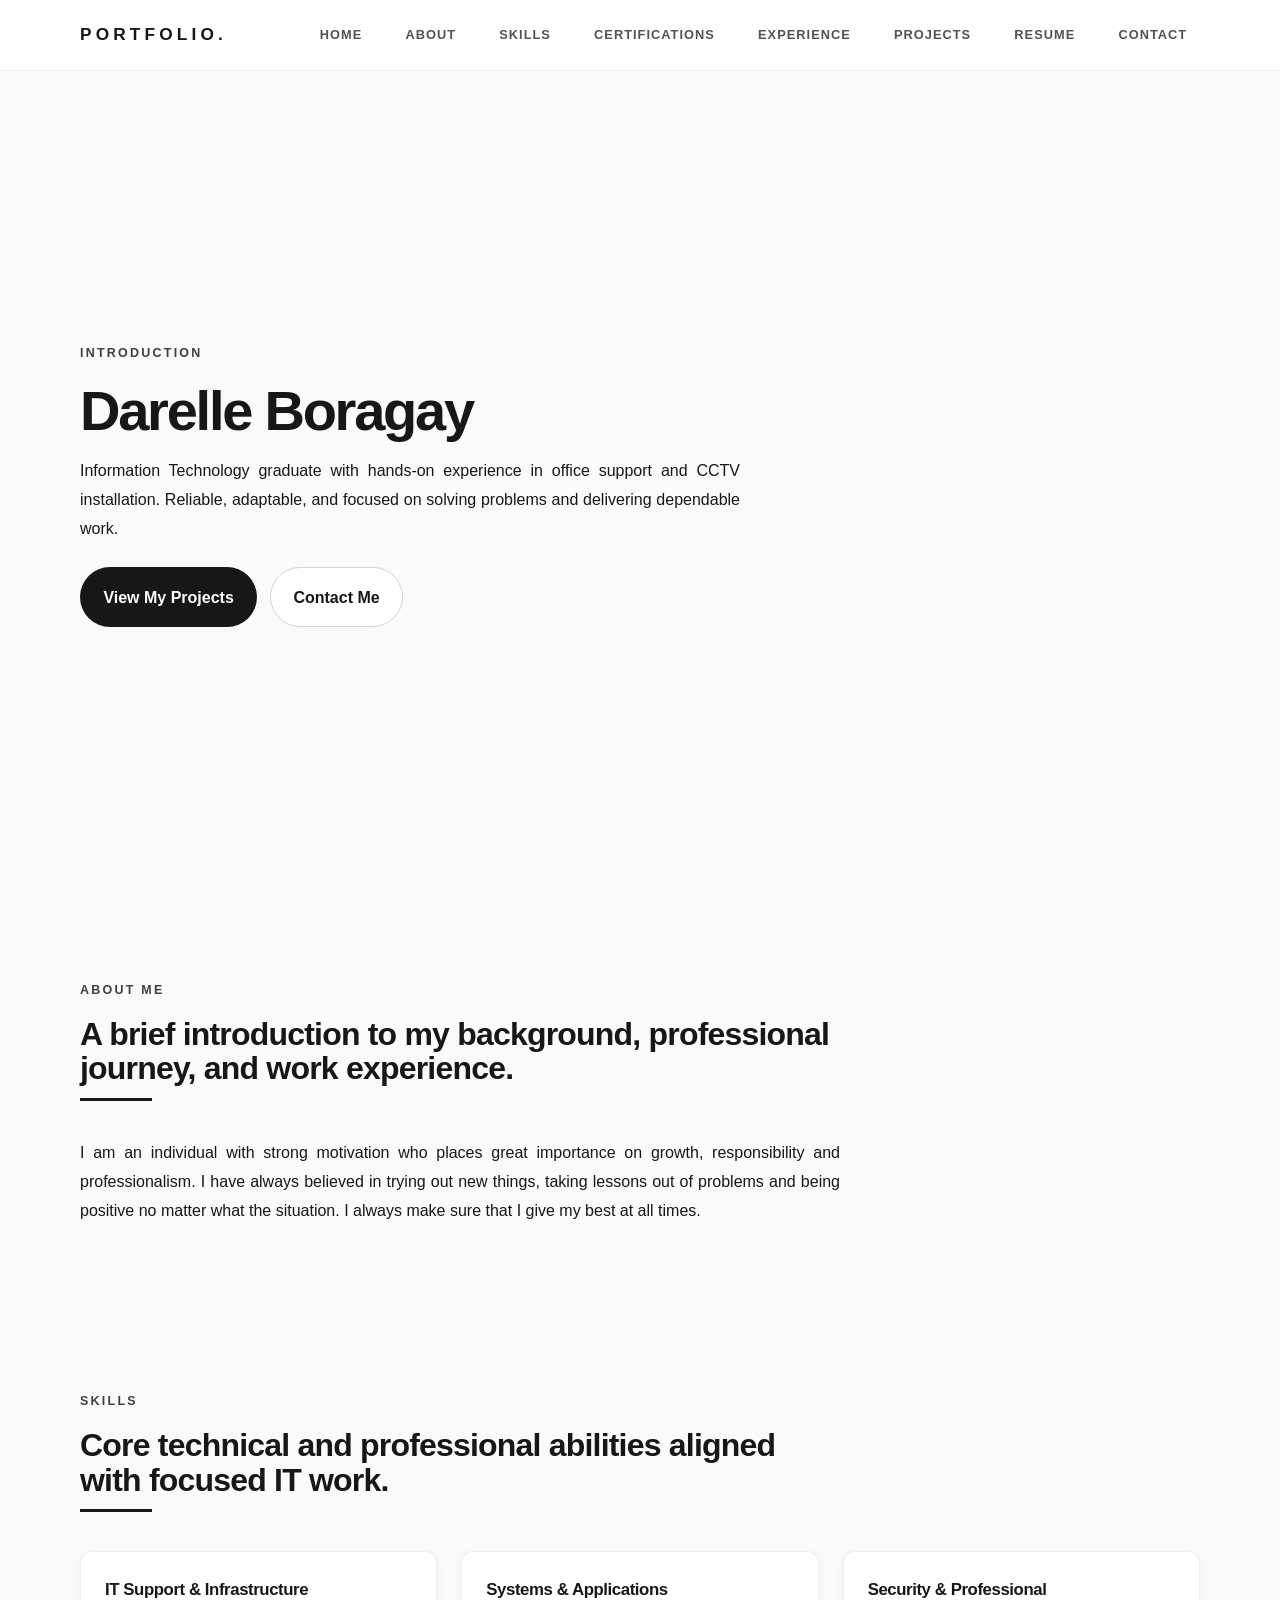
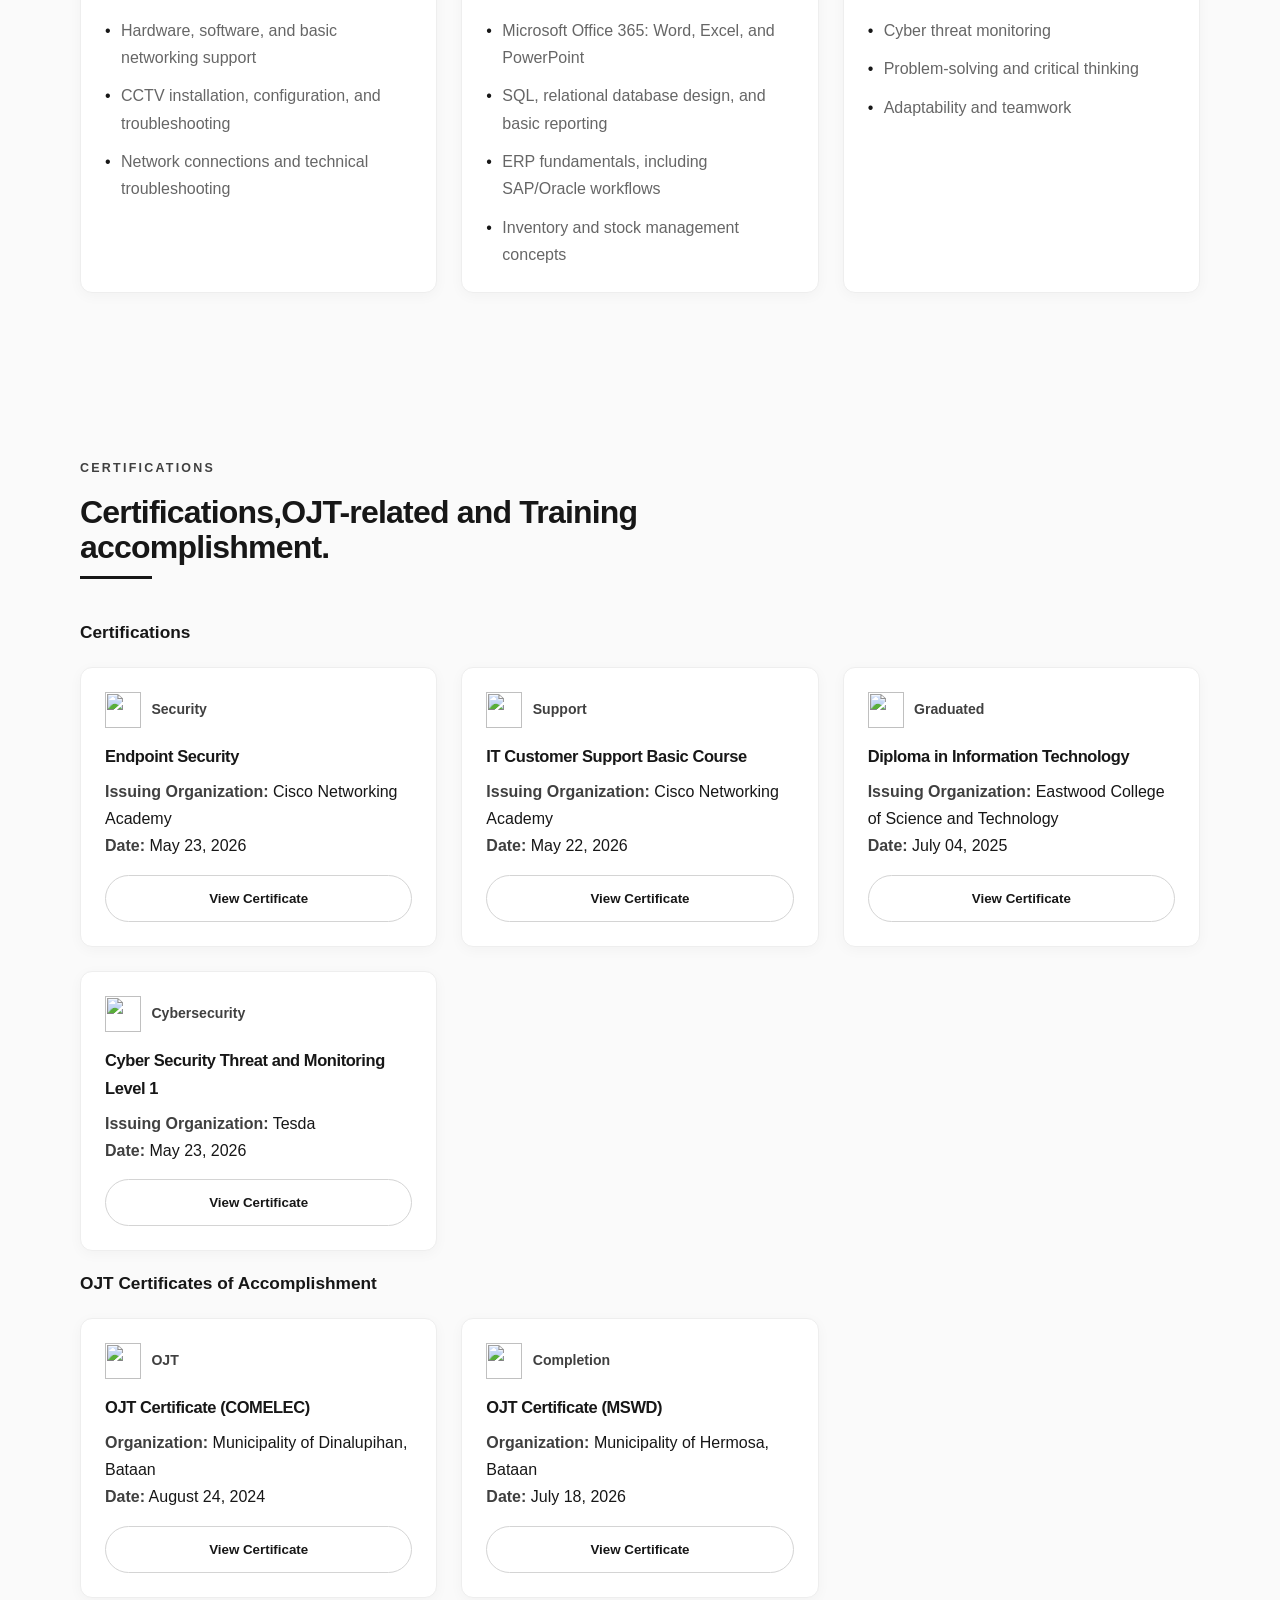
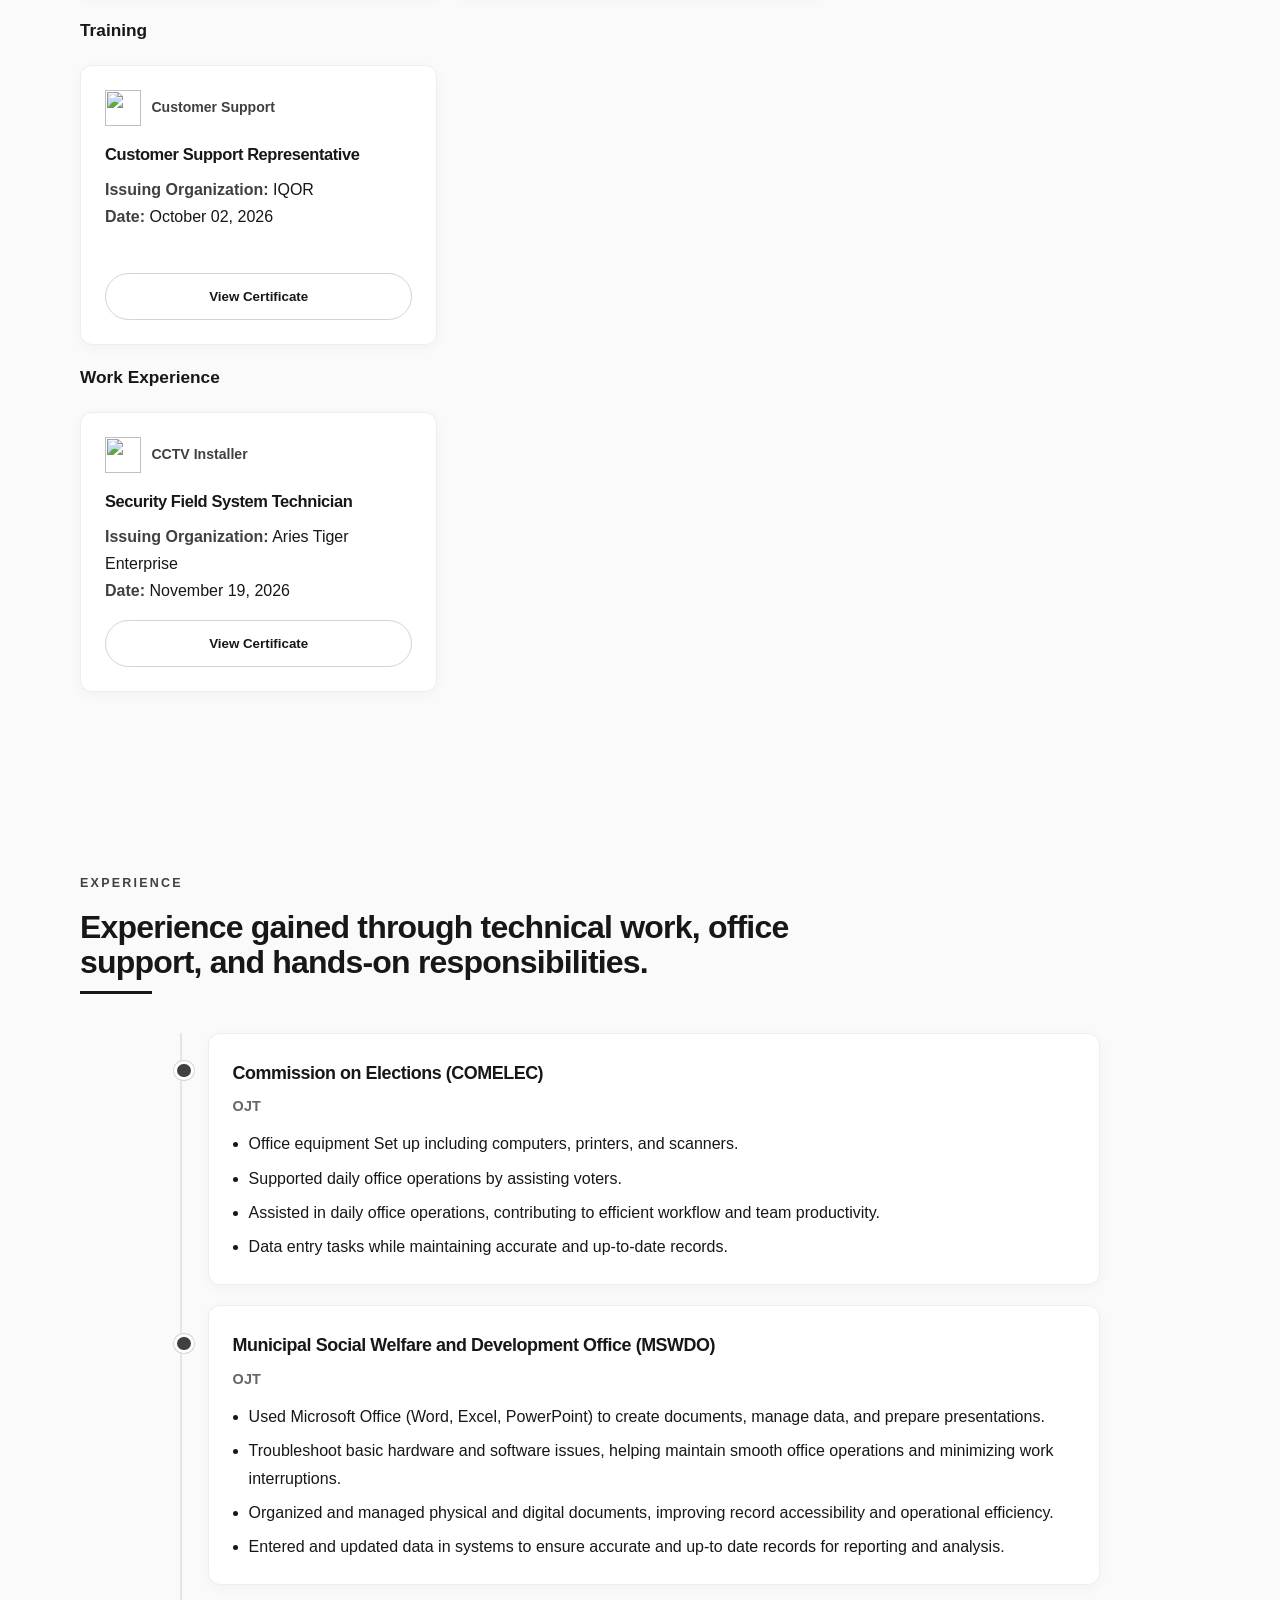
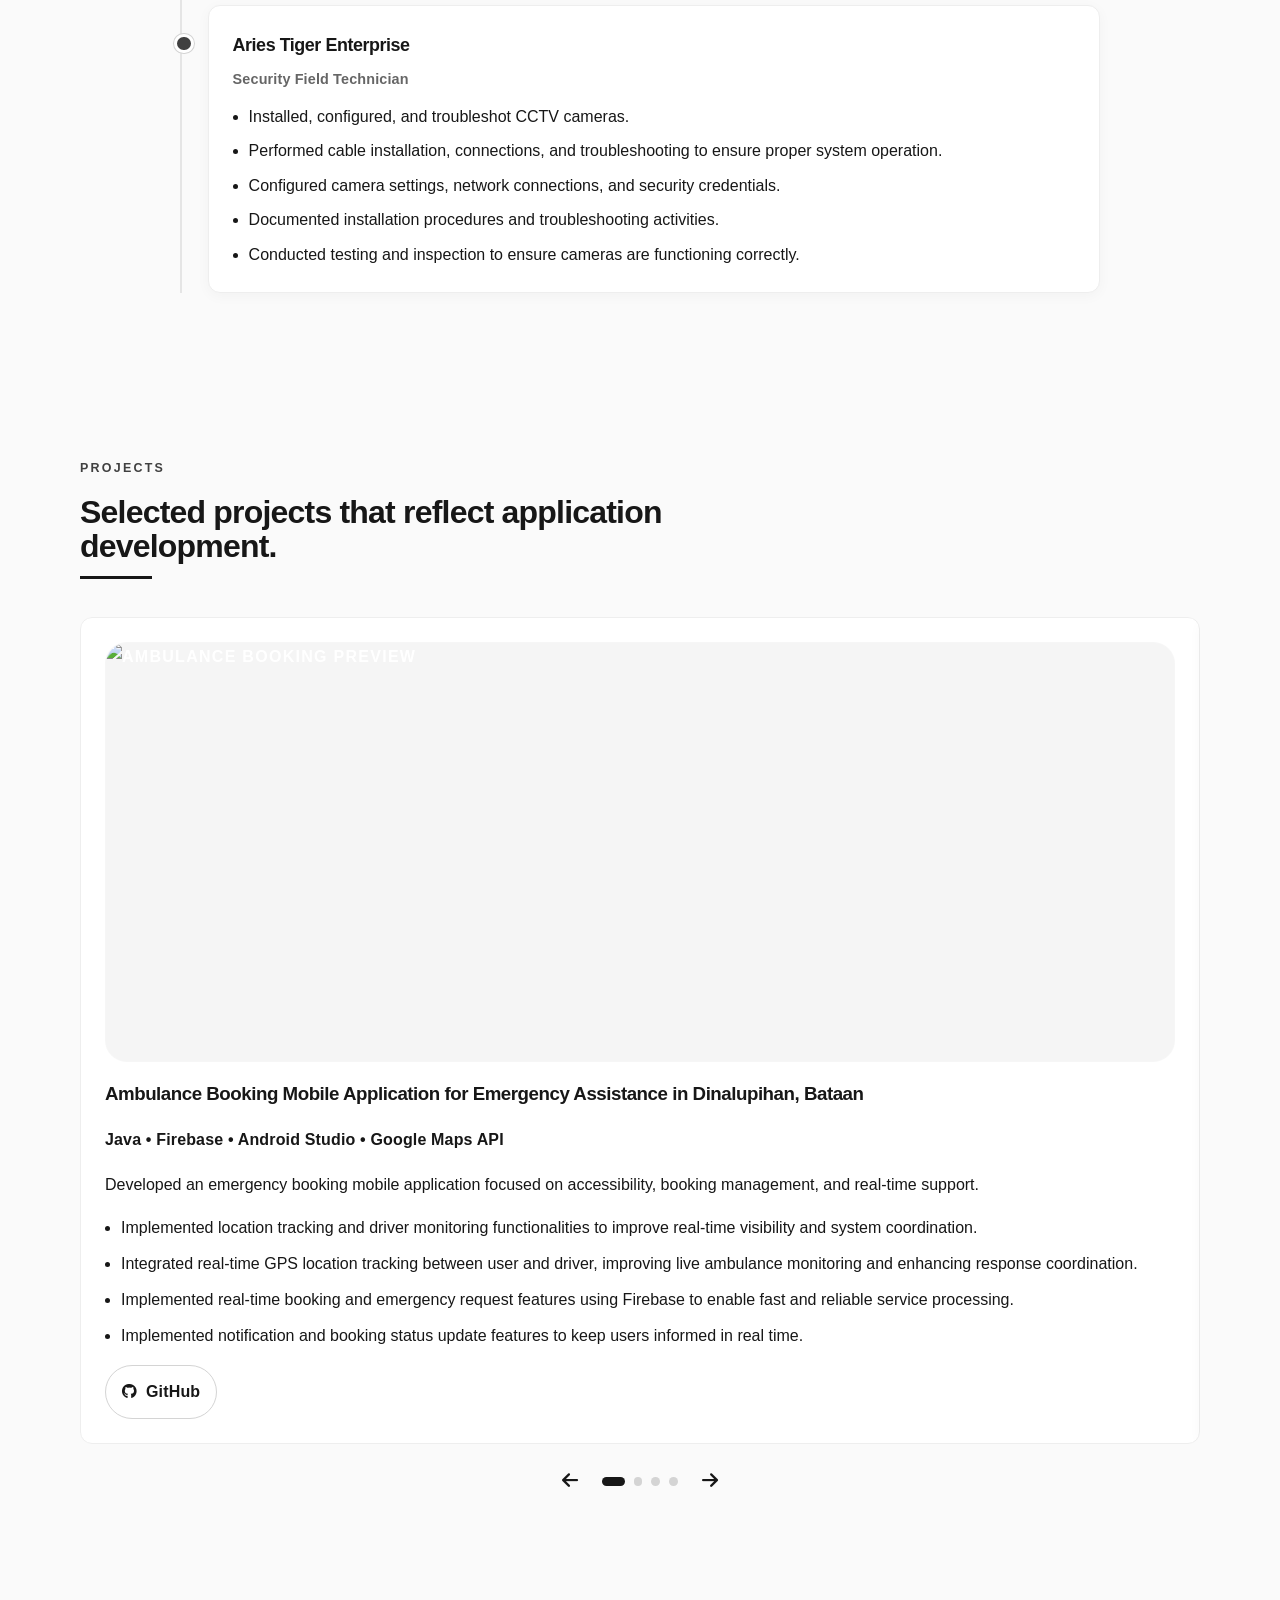
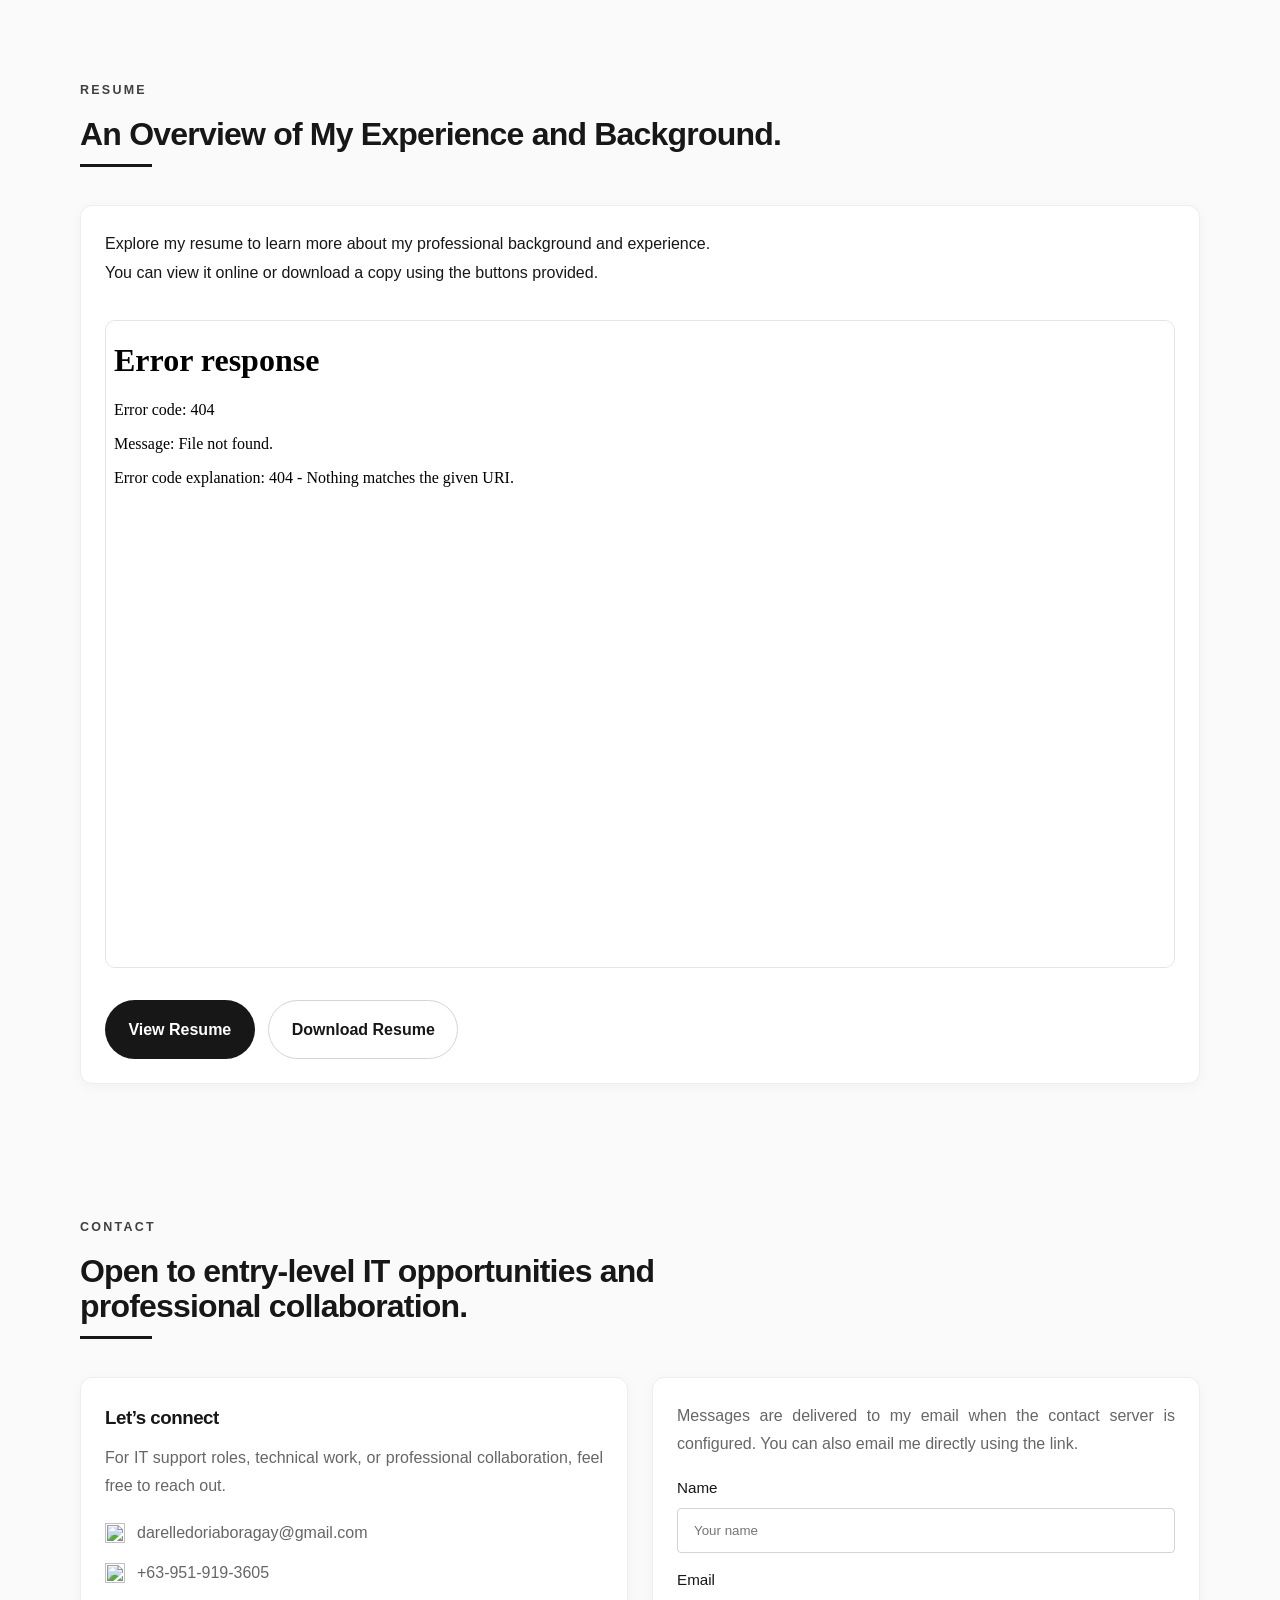
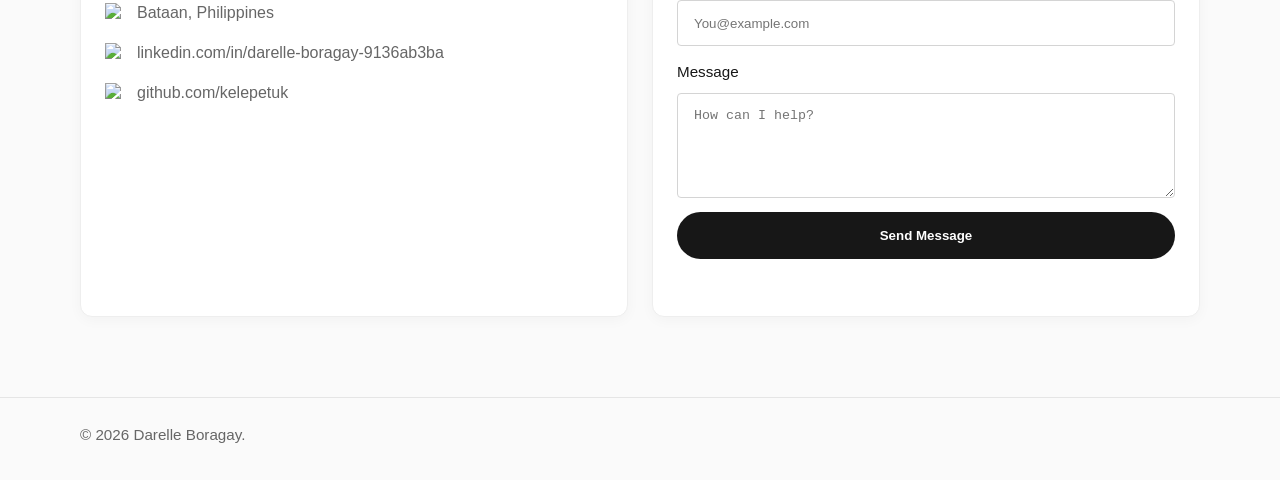
==== index.html @ 288ad4b4 "Add files via upload" ====
<!DOCTYPE html>
<html lang="en">
  <head>
    <meta charset="UTF-8" />
    <meta name="viewport" content="width=device-width, initial-scale=1.0" />
    <meta http-equiv="Content-Security-Policy" content="default-src 'self' https:; script-src 'self' https: 'unsafe-inline'; style-src 'self' https: 'unsafe-inline'; img-src 'self' data: https:; object-src 'none'; base-uri 'self';">
    <meta name="referrer" content="no-referrer-when-downgrade">
    <meta name="description" content="Darelle Boragay's IT portfolio, featuring technical support experience, CCTV installation, projects, and certifications." />
    <meta name="theme-color" content="#fafafa" />
    <title>Darelle Boragay | Portfolio</title>
        <!-- Favicons: browsers prefer .ico or PNG sizes. Use generated files (favicon.ico, favicon-32.png, favicon-16.png).
          Keep profile.jpg as a fallback but generate proper favicons and deploy them to the site root. -->
        <link rel="icon" href="./assets/icons/favicon.ico?v=2" />
        <link rel="icon" type="image/png" sizes="32x32" href="./assets/icons/favicon-32.png?v=2" />
        <link rel="icon" type="image/png" sizes="16x16" href="./assets/icons/favicon-16.png?v=2" />
        <link rel="apple-touch-icon" href="./assets/icons/apple-touch-icon.png?v=2" />
        <link rel="alternate icon" href="./assets/images/profile.jpg?v=2" type="image/jpeg" />
    <link rel="preconnect" href="https://fonts.googleapis.com" />
    <link rel="preconnect" href="https://fonts.gstatic.com" crossorigin />
    <link href="https://fonts.googleapis.com/css2?family=Roboto:wght@300;400;500;700;900&family=Poppins:wght@400;500;600;700&display=swap" rel="stylesheet" />
    <link rel="stylesheet" href="https://cdnjs.cloudflare.com/ajax/libs/font-awesome/6.5.0/css/all.min.css" />
    <link rel="stylesheet" href="style.css?v=20261121-24" />
  </head>
  <body>
    <header class="site-header">
      <div class="container header-inner">
        <a class="brand" href="#home">PORTFOLIO<span>.</span></a>
        <button class="nav-toggle" type="button" aria-label="Open navigation" aria-controls="primary-navigation" aria-expanded="false">
          <span></span>
          <span></span>
          <span></span>
        </button>
        <div class="header-actions">
          <nav class="nav-links" id="primary-navigation" aria-label="Primary Navigation">
            <a href="#home">Home</a>
            <a href="#about">About</a>
            <a href="#skills">Skills</a>
            <a href="#certifications">Certifications</a>
            <a href="#experience">Experience</a>
            <a href="#projects">Projects</a>
            <a href="#resume">Resume</a>
            <a href="#contact">Contact</a>
          </nav>
        </div>
      </div>
    </header>

    <main>
      <section id="home" class="hero">
        <div class="container hero-grid">
          <div class="hero-content reveal">
            <p class="eyebrow">INTRODUCTION</p>
            <h1>Darelle Boragay</h1>
           
            <p class="hero-copy">Information Technology graduate with hands-on experience in office support and CCTV installation. Reliable, adaptable, and focused on solving problems and delivering dependable work.</p>
            <div class="hero-actions">
              <a class="btn btn-primary" href="#projects">View My Projects</a>
              <a class="btn btn-secondary" href="#contact">Contact Me</a>
            </div>
          </div>
        </div>
      </section>

      <section id="about" class="section">
        <div class="container">
          <div class="section-heading reveal">
            <p class="eyebrow">About Me</p>
            <h2>A brief introduction to my background, professional journey, and work experience.</h2>
          </div>  
          <div class="about-copy reveal">
            <p>I am an individual with strong motivation who places great importance on growth, responsibility and professionalism. I have always believed in trying out new things, taking lessons out of problems and being positive no matter what the situation. I always make sure that I give my best at all times.</p>
           
          </div>
        </div>
      </section>

      <section id="skills" class="section">
        <div class="container">
          <div class="section-heading reveal">
            <p class="eyebrow">Skills</p>
            <h2>Core technical and professional abilities aligned with focused IT work.</h2>
          </div>

          <div class="skill-columns">
            <article class="skill-card reveal">
              <h3>IT Support &amp; Infrastructure</h3>
              <ul class="skill-list"> 
                <li>Hardware, software, and basic networking support</li>
                <li>CCTV installation, configuration, and troubleshooting</li>
                <li>Network connections and technical troubleshooting</li>
              </ul>
            </article>
            <article class="skill-card reveal">
              <h3>Systems &amp; Applications</h3>
              <ul class="skill-list">
                <li>Microsoft Office 365: Word, Excel, and PowerPoint</li>
                <li>SQL, relational database design, and basic reporting</li>
                <li>ERP fundamentals, including SAP/Oracle workflows</li>
                <li>Inventory and stock management concepts</li>
              </ul>
            </article>
            <article class="skill-card reveal">
              <h3>Security &amp; Professional</h3>
              <ul class="skill-list">
                <li>Cyber threat monitoring</li>
                <li>Problem-solving and critical thinking</li>
                <li>Adaptability and teamwork</li>
              </ul>
            </article>
          </div>
      </section>

      <section id="certifications" class="section">
        <div class="container">
          <div class="section-heading reveal">
            <p class="eyebrow">Certifications</p>
            <h2>Certifications,OJT-related and Training accomplishment.</h2>
          </div>

          <div class="section-subheading reveal">
            <h3>Certifications</h3>
          </div>
          <div class="cert-grid">
            <article class="certificate-card reveal">
              <div class="certificate-preview">
                <div class="preview-badge"><img class="preview-category-icon" src="./assets/icons/security.png" alt="" /> Security</div>
              </div>
              <div class="certificate-details">
                <h3>Endpoint Security</h3>
                <p><strong>Issuing Organization:</strong> Cisco Networking Academy</p>
                <p><strong>Date:</strong> May 23, 2026</p>
              </div>
              <button class="btn btn-secondary" type="button" data-cert="true" data-file="./assets/pdfs/certificate-1.pdf" data-title="Endpoint Security" data-org="Cisco Networking Academy" data-date="May 23, 2026">View Certificate</button>
            </article>
            <article class="certificate-card reveal">
              <div class="certificate-preview">
                <div class="preview-badge"><img class="preview-category-icon" src="./assets/icons/support.png" alt="" /> Support</div>
              </div>
              <div class="certificate-details">
                <h3>IT Customer Support Basic Course</h3>
                <p><strong>Issuing Organization:</strong> Cisco Networking Academy</p>
                <p><strong>Date:</strong> May 22, 2026</p>
              </div>
              <button class="btn btn-secondary" type="button" data-cert="true" data-file="./assets/pdfs/certificate-2.pdf" data-title="IT Customer Support Basic Course" data-org="Cisco Networking Academy" data-date="May 22, 2026">View Certificate</button>
            </article>
            <article class="certificate-card reveal">
              <div class="certificate-preview">
                <div class="preview-badge"><img class="preview-category-icon" src="./assets/icons/graduated.png" alt="" /> Graduated </div>
              </div>
              <div class="certificate-details">
                <h3>Diploma in Information Technology</h3>
                <p><strong>Issuing Organization:</strong> Eastwood College of Science and Technology</p>
                <p><strong>Date:</strong> July 04, 2025</p>
              </div>
              <button class="btn btn-secondary" type="button" data-cert="true" data-file="./assets/pdfs/certificate-4.pdf" data-title="Diploma in Information Technology" data-org="Eastwood College of Science and Technology" data-date="July 04, 2025">View Certificate</button>
            </article>
            <article class="certificate-card reveal cybersecurity-card">
              <div class="certificate-preview">
                <div class="preview-badge"><img class="preview-category-icon" src="./assets/icons/cybersecurity.png" alt="" /> Cybersecurity</div>
              </div>
              <div class="certificate-details">
                 <h3>Cyber Security Threat and Monitoring Level 1</h3>
                <p><strong>Issuing Organization:</strong> Tesda</p>
                <p><strong>Date:</strong> May 23, 2026</p>
              </div>
              <button class="btn btn-secondary" type="button" data-cert="true" data-file="./assets/images/cyber-threat-monitoring-certificate.png" data-title="Cyber Security Threat and Monitoring Level 1" data-org="TESDA">View Certificate</button>
            </article>
          </div>

          <div class="section-subheading reveal">
            <h3>OJT Certificates of Accomplishment</h3>
          </div>
          <div class="cert-grid">
            <article class="certificate-card reveal">
              <div class="certificate-preview">
                <div class="preview-badge"><img class="preview-category-icon" src="./assets/icons/ojt.png" alt="" /> OJT</div>
              </div>
              <div class="certificate-details">
                <h3>OJT Certificate (COMELEC)</h3>
                <p><strong>Organization:</strong> Municipality of Dinalupihan, Bataan</p>
                <p><strong>Date:</strong> August 24, 2024</p>
              </div>
              <button class="btn btn-secondary" type="button" data-cert="true" data-file="./assets/pdfs/ojt-1.pdf" data-title="OJT Certificate (COMELEC)" data-org="Municipality of Dinalupihan, Bataan" data-date="August 24, 2024">View Certificate</button>
            </article>
            <article class="certificate-card reveal">
              <div class="certificate-preview">
                <div class="preview-badge"><img class="preview-category-icon" src="./assets/icons/ojt.png" alt="" /> Completion</div>
              </div>
              <div class="certificate-details">
                <h3>OJT Certificate (MSWD)</h3>
                <p><strong>Organization:</strong> Municipality of Hermosa, Bataan</p>
                <p><strong>Date:</strong> July 18, 2026</p>
              </div>
              <button class=" btn btn-secondary" type="button" data-cert="true" data-file="./assets/pdfs/ojt-2.pdf" data-title="OJT Certificate (MSWD)" data-org="Municipality of Hermosa, Bataan" data-date="July 18, 2026">View Certificate</button>
            </article>
          </div>

          <div class="section-subheading reveal">
            <h3>Training</h3>
          </div>
          <div class="cert-grid">
            <article class="certificate-card reveal">
              <div class="certificate-preview">
                <div class="preview-badge"><img class="preview-category-icon" src="./assets/icons/customer-service.png" alt="" /> Customer Support</div>
              </div>
              <div class="certificate-details">
                 <h3>Customer Support Representative</h3>
                <p><strong>Issuing Organization:</strong> IQOR </p>
                <p><strong>Date:</strong> October 02, 2026</p>
              </div>
              <button class="btn btn-secondary" type="button" data-cert="true" data-file="./assets/images/iqor-training-certificate.png" data-title="Customer Support Representative" data-org="IQOR">View Certificate</button>
            </article>
          </div>
 <div class="section-subheading reveal">
            <h3>Work Experience</h3>
          </div>
          <div class="cert-grid">
            <article class="certificate-card reveal">
              <div class="certificate-preview">
                <div class="preview-badge"><img class="preview-category-icon" src="./assets/icons/cctv-installer.png" alt="" /> CCTV Installer </div>
              </div>
              <div class="certificate-details">
             <h3>Security Field System Technician</h3>
                <p><strong>Issuing Organization:</strong> Aries Tiger Enterprise </p>
                <p><strong>Date:</strong> November 19, 2026</p>
              </div>
              <button class="btn btn-secondary" type="button" data-cert="true" data-file="./assets/pdfs/security-field-technician-certificate.pdf" data-title="Security Field Technician" data-org="Aries Tiger Enterprise">View Certificate</button>
            </article>
          </div>
          
      </section>

      <section id="experience" class="section">
        <div class="container">
          <div class="section-heading reveal">
            <p class="eyebrow">Experience</p>
            <h2>Experience gained through technical work, office support, and hands-on responsibilities.</h2>
          </div>
          <div class="experience-grid">
            <article class="experience-card reveal">
              
              <div class="experience-item">
                <h4>Commission on Elections (COMELEC)</h4>
                <h3 class="ojt-label">OJT</h3>
                <ul>
                  <li>Office equipment Set up including computers, printers, and scanners. </li>
                  <li>Supported daily office operations by assisting voters. 
</li>
                 <li>Assisted in daily office operations, contributing to efficient workflow
and team productivity. 
</li>
<li>  Data entry tasks while maintaining accurate and up-to-date records. 

</li>
                </ul>
              </div>
            </article>
            <article class="experience-card reveal">
              <div class="experience-item">
                <h4>Municipal Social Welfare and Development Office (MSWDO)</h4>
 <h3 class="ojt-label">OJT</h3>
                <ul>
                  <li>Used Microsoft Office (Word, Excel, PowerPoint) to create documents, manage data, and prepare presentations.</li>
                  <li>Troubleshoot basic hardware and software issues, helping maintain
smooth office operations and minimizing work interruptions.</li>
                  <li>Organized and managed physical and digital documents, improving
record accessibility and operational efficiency.</li>
                  <li>Entered and updated data in systems to ensure accurate and up-to
date records for reporting and analysis.</li>
                </ul>
              </div>
            </article>
            <article class="experience-card reveal">
              <div class="experience-item">
                <h4>Aries Tiger Enterprise</h4>
                <h3 class="ojt-label">Security Field Technician</h3>
                <ul>
                  <li>Installed, configured, and troubleshot CCTV cameras.</li>
                  <li>Performed cable installation, connections, and troubleshooting to ensure proper system operation.</li>
                  <li>Configured camera settings, network connections, and security credentials.</li>
                  <li>Documented installation procedures and troubleshooting activities.</li>
                  <li>Conducted testing and inspection to ensure cameras are functioning correctly.</li>
                </ul>
              </div>
            </article>
          </div>
        </div>
      </section>

      <section id="projects" class="section">
        <div class="container">
          <div class="section-heading reveal">
            <p class="eyebrow">Projects</p>
            <h2>Selected projects that reflect application development.</h2>
          </div>
          <div class="project-carousel" data-project-carousel role="region" aria-label="Portfolio projects" aria-roledescription="carousel">
            <div class="project-carousel-viewport" tabindex="0" aria-label="Project slides. Use the arrow keys to change projects.">
              <div class="project-grid" id="project-carousel-track">
            <article class="project-card reveal" role="group" aria-roledescription="slide" aria-label="Project 1 of 4">
              <div class="project-thumb project-thumb-image">
                <img src="./assets/images/ambulance-booking.png" alt="Ambulance Booking preview" />
              </div>
              <h3>Ambulance Booking Mobile Application for Emergency Assistance in Dinalupihan, Bataan</h3>
              <p class="project-stack">Java • Firebase • Android Studio • Google Maps API</p>
              <p>Developed an emergency booking mobile application focused on accessibility, booking management, and real-time support.</p>
              <ul>
                <li>Implemented location tracking and driver monitoring functionalities to improve real-time visibility and system
coordination.</li>
                <li>Integrated real-time GPS location tracking between user and driver, improving live ambulance monitoring and
enhancing response coordination.</li>
                <li>Implemented real-time booking and emergency request features using Firebase to enable fast and reliable service
processing.</li>
<li>Implemented notification and booking status update features to keep users informed in real time.</li>
              </ul>
              <div class="project-actions">
                <a class="project-link" href="https://github.com/kelepetuk/AmbulanceBookingFinalv" target="_blank" rel="noopener">
                  <i class="fa-brands fa-github"></i>
                  <span>GitHub</span>
                </a>
              </div>
            </article>
            <article class="project-card reveal" role="group" aria-roledescription="slide" aria-label="Project 2 of 4">
              <div class="project-thumb project-thumb-image">
                <img src="./assets/images/Monitoring-app.png" alt="Inventory App preview" />
              </div>
              <h3>Mobile-Based Product Expiration Monitoring Application for Sari-Sari Store in Palihan,
Hermosa, Bataan</h3>
              <p class="project-stack">Java • Firebase • Android Studio • Kotlin</p>
              <p>Created a practical inventory solution for monitoring stock and supporting efficient store operations.</p>
              <ul>
                <li>Developed and organized product data structure to enhance inventory management and improve data accuracy.</li>
                <li>Implemented product tracking with expiration date monitoring and alerts for near-expiry items to improve inventory
control.</li>
                <li>Integrated a notification system to alert users about expired and soon-to-expire products to improve inventory awareness</li>
                <li>Developed and integrated barcode scanning feature to enable fast and accurate product identification and inventory
management</li>          
              </ul>
              <div class="project-actions">
                <a class="project-link" href="https://github.com/kelepetuk/MyMoni_V3-20260729T011455Z-1-001" target="_blank" rel="noopener">
                  <i class="fa-brands fa-github"></i>
                  <span>GitHub</span>
                </a>
              </div>
            </article>
            <article class="project-card reveal" role="group" aria-roledescription="slide" aria-label="Project 3 of 4">
              <div class="project-thumb project-thumb-image">
                <img src="./assets/images/ashi.png" alt="Messenger App preview" />
              </div>
              <h3>Ashiii Private Messenger Application</h3>
              <p class="project-stack">Firebase • Java • Android Studio</p>
              <p>Built a messaging application with authentication, realtime chat, media sharing, and location sharing features.</p>
              <ul>
                <li>Secure messaging</li>
                <li>Realtime chat</li>
                <li>Media sharing</li>
              </ul>
              <div class="project-actions">
                <a class="project-link" href="https://github.com/kelepetuk/Xy" target="_blank" rel="noopener">
                  <i class="fa-brands fa-github"></i>
                  <span>GitHub</span>
                </a>
                <span class="project-status">Under development</span>
              </div>
            </article>
            <article class="project-card reveal" role="group" aria-roledescription="slide" aria-label="Project 4 of 4">
              <div class="project-thumb project-thumb-image">
                <img src="./assets/images/nyx.png" alt="Nyx Perfume preview" />
              </div>
              <h3>Nyx Novali Essence – Web Application</h3>
              <p class="project-stack">HTML • CSS • JavaScript • E-commerce UI</p>
              <p>Designed a polished perfume marketplace experience inspired by Shopee, focused on product browsing, search, and secure online ordering.</p>
              <ul>
                <li>Created a responsive storefront layout for perfume collections and featured product cards.</li>
                <li>Implemented intuitive search, filtering, and product detail flows for a seamless shopping experience.</li>
                <li>Built smooth add-to-cart interactions and a checkout-style preview tailored to beauty shoppers.</li>
              </ul>
              <div class="project-actions">
                <a class="project-link" href="https://github.com/kelepetuk" target="_blank" rel="noopener" aria-label="Visit the GitHub profile">
                  <i class="fa-brands fa-github"></i>
                  <span>GitHub Profile</span>
                </a>
                <span class="project-status">Under development</span>
              </div>
            </article>
              </div>
            </div>
            <div class="project-carousel-controls">
              <button class="carousel-arrow" type="button" data-carousel-previous aria-label="Previous project">
                <i class="fa-solid fa-arrow-left" aria-hidden="true"></i>
              </button>
              <div class="project-carousel-dots" role="group" aria-label="Choose a project"></div>
              <button class="carousel-arrow" type="button" data-carousel-next aria-label="Next project">
                <i class="fa-solid fa-arrow-right" aria-hidden="true"></i>
              </button>
            </div>
          </div>
        </div>
      </section>

      <section id="resume" class="section">
        <div class="container">
          <div class="section-heading reveal">
            <p class="eyebrow">Resume</p>
            <h2>An Overview of My Experience and Background.</h2>
          </div>
          <div class="resume-card reveal">
            <p>
              Explore my resume to learn more about my professional background and experience. You can view it online or download a copy using the buttons provided.
            </p>
            <div class="resume-preview">
              <iframe
                src="./assets/pdfs/Boragay,Darelle_CV.pdf#view=FitH"
                title="Darelle Boragay resume preview"
                loading="lazy"
              ></iframe>
            </div>
            <div class="resume-actions">
              <a class="btn btn-primary" href="./assets/pdfs/Boragay,Darelle_CV.pdf" target="_blank" rel="noopener">View Resume</a>
              <a class="btn btn-secondary" href="./assets/pdfs/Boragay,Darelle_CV.pdf" download="Boragay,Darelle_CV.pdf">Download Resume</a>
            </div>
          </div>
        </div>
      </section>

      <section id="contact" class="section">
        <div class="container">
          <div class="section-heading reveal">
            <p class="eyebrow">Contact</p>
            <h2>Open to entry-level IT opportunities and professional collaboration.</h2>
          </div>
          <div class="contact-grid">
            <div class="contact-card reveal">
              <h3>Let’s connect</h3>
              <p>For IT support roles, technical work, or professional collaboration, feel free to reach out.</p>
              <ul class="contact-list">
                <li><img src="./assets/icons/gmail.png" alt="" /><a href="mailto:darelledoriaboragay@gmail.com">darelledoriaboragay@gmail.com</a></li>
                <li><img src="./assets/icons/phone.png" alt="" /><a href="tel:+639519193605">+63-951-919-3605</a></li>
                <li><img src="./assets/icons/google-maps.png" alt="Location" /> Bataan, Philippines</li>
                <li><img src="./assets/icons/linkedin.png" alt="LinkedIn" /> <a href="https://www.linkedin.com/in/darelle-boragay-9136ab3ba" target="_blank" rel="noopener">linkedin.com/in/darelle-boragay-9136ab3ba</a></li>
                <li><img src="./assets/icons/github-sign.png" alt="GitHub" /> <a href="https://github.com/kelepetuk" target="_blank" rel="noopener">github.com/kelepetuk</a></li>
              </ul>
            </div>
            <form id="contact-form" class="contact-card reveal" action="/contact" method="POST" data-recaptcha-site-key="">
              <p class="contact-form-note">Messages are delivered to my email when the contact server is configured. You can also email me directly using the link.</p>
              <label>
                Name
                <input type="text" name="name" placeholder="Your name" maxlength="120" required />
              </label>
              <label>
                Email
                <input type="email" name="email" placeholder="You@example.com" maxlength="254" required />
              </label>
              <label>
                Message
                  <textarea name="message" rows="5" maxlength="5000" placeholder="How can I help?" required></textarea>
              </label>
              <input type="text" name="website" id="hp_website" class="form-honeypot" autocomplete="off" tabindex="-1" aria-hidden="true" />
              <input type="hidden" name="g-recaptcha-response" id="g-recaptcha-response" />
              <button class="btn btn-primary" type="submit">Send Message</button>
              <p id="form-status" class="form-status" aria-live="polite"></p>
            </form>
          </div>
        </div>
      </section>
    </main>

    <footer class="site-footer">
      <div class="container footer-inner">
        <p>© 2026 Darelle Boragay.</p>
      </div>
    </footer>

    <div class="modal" id="certificate-modal" role="dialog" aria-modal="true" aria-labelledby="modal-title" aria-describedby="modal-subtitle" aria-hidden="true">
      <div class="modal-content">
        <button class="modal-close" type="button" aria-label="Close certificate preview">×</button>
        <div class="modal-body">
          <h3 id="modal-title">Certificate Preview</h3>
          <p id="modal-subtitle">Certificate details will appear here.</p>
          <div class="modal-preview">
            <iframe id="modal-frame" title="Certificate preview" src="" loading="lazy"></iframe>
            <img id="modal-image" class="modal-image" alt="" tabindex="0" hidden />
          </div>
          <p class="modal-message" id="modal-message">The uploaded certificate PDF will appear here once the file is available.</p>
        </div>
      </div>
    </div>

    <script src="script.js?v=20261121-23"></script>
  </body>
</html>
---- style.css ----
:root {
  --bg: #f7f7f5;
  --bg-soft: #ffffff;
  --card: #ffffff;
  --card-strong: #f2f2f0;
  --accent: #111827;
  --accent-soft: #1f2937;
  --accent-2: #374151;
  --text: #111827;
  --muted: #5f6c7a;
  --border: rgba(17, 24, 39, 0.08);
  --shadow: 0 10px 24px rgba(17, 24, 39, 0.05);
  --ring: rgba(17, 24, 39, 0.08);
}

* {
  box-sizing: border-box;
  margin: 0;
  padding: 0;
}

html {
  scroll-behavior: smooth;
}

body {
  font-family: 'Roboto', sans-serif;
  background: #f6f6f4;
  color: var(--text);
  overflow-x: hidden;
  min-height: 100vh;
  transition: background-color 0.25s ease, color 0.25s ease;
  position: relative;
}

body.menu-open {
  overflow: hidden;
}

body.modal-open {
  overflow: hidden;
}

body::before,
body::after {
  content: '';
  position: fixed;
  inset: 0;
  pointer-events: none;
  z-index: -2;
}

body::before {
  background: linear-gradient(180deg, rgba(255,255,255,0.22), transparent 55%);
}

body::after {
  z-index: -1;
  background-image: none;
}

img {
  max-width: 100%;
  display: block;
}

a {
  color: inherit;
  text-decoration: none;
}

.container {
  width: min(1120px, calc(100% - 2rem));
  margin: 0 auto;
}

section {
  scroll-margin-top: 100px;
}

.site-header {
  position: fixed;
  top: 0;
  left: 0;
  width: 100%;
  z-index: 1000;
  background: rgba(255, 255, 255, 0.96);
  backdrop-filter: blur(12px);
  border-bottom: 1px solid rgba(17, 24, 39, 0.08);
}

.header-inner {
  display: flex;
  justify-content: space-between;
  align-items: center;
  padding: 0.9rem 0;
}

.brand {
  font-size: 1.08rem;
  font-weight: 700;
  letter-spacing: 0.24em;
  text-transform: uppercase;
  color: #111827;
}

.brand span {
  color: #374151;
}

.nav-toggle {
  display: none;
  flex-direction: column;
  gap: 0.28rem;
  background: rgba(255, 255, 255, 0.08);
  border: 1px solid rgba(255,255,255,0.12);
  border-radius: 14px;
  padding: 0.5rem;
}

.nav-toggle span {
  width: 24px;
  height: 2px;
  background: var(--text);
  border-radius: 999px;
}

.header-actions {
  display: flex;
  align-items: center;
  gap: 0.8rem;
}

.nav-links {
  display: flex;
  gap: 1.1rem;
  align-items: center;
  flex-wrap: wrap;
  justify-content: flex-end;
}

.nav-links a {
  position: relative;
  color: rgba(17, 24, 39, 0.7);
  font-family: 'Poppins', sans-serif;
  font-size: 0.8rem;
  font-weight: 600;
  letter-spacing: 0.08em;
  text-transform: uppercase;
  padding: 0.6rem 0.8rem;
  border-radius: 999px;
  transition: color 0.2s ease, background 0.2s ease;
}

.nav-links a::after {
  content: '';
  position: absolute;
  left: 0.8rem;
  right: 0.8rem;
  bottom: 0.25rem;
  height: 2px;
  background: rgba(17, 24, 39, 0.9);
  transform: scaleX(0);
  transform-origin: center;
  transition: transform 0.2s ease;
}

.nav-links a:hover,
.nav-links a:focus-visible {
  color: #111827;
  background: rgba(17, 24, 39, 0.03);
}

.nav-links a:hover::after,
.nav-links a:focus-visible::after {
  transform: scaleX(1);
}

.btn:hover {
  transform: translateY(-3px);
  box-shadow: 0 18px 32px rgba(124, 58, 237, 0.18);
}

.skill-card:hover,
.certificate-card:hover,
.project-card:hover,
.experience-card:hover,
.resume-card:hover,
.contact-card:hover {
  transform: translateY(-5px);
  border-color: rgba(124, 58, 237, 0.18);
  box-shadow: 0 28px 50px rgba(15, 23, 42, 0.14);
}

.hero {
  min-height: 100vh;
  display: grid;
  align-items: center;
  padding: 8rem 0 4.5rem;
  position: relative;
}

.hero-grid {
  display: grid;
  grid-template-columns: 1fr;
  align-items: center;
  gap: 2rem;
}

.hero-content {
  max-width: 1100px;
  width: 100%;
}

.hero-copy {
  max-width: 1000px;
  color: var(--muted);
  font-size: 1.05rem;
  line-height: 1.85;
}

.eyebrow {
  display: inline-block;
  text-transform: uppercase;
  letter-spacing: 0.34em;
  font-size: 0.78rem;
  color: var(--accent);
  margin-bottom: 1rem;
  font-weight: 700;
}

.hero h1,
.section-heading h2 {
  font-family: 'Poppins', sans-serif;
  line-height: 1.08;
}

.hero h1 {
  font-size: clamp(2.3rem, 4.6vw, 4rem);
  margin-bottom: 1rem;
  max-width: 720px;
  letter-spacing: -0.02em;
}

.hero-copy,
.about-copy p,
.contact-card p,
.project-card p,
.experience-card p,
.resume-card p,
.certificate-details p,
.modal-body p {
  color: var(--text);
  line-height: 1.8;
  font-size: 1rem;
}

.hero-copy,
.about-copy p,
.project-card > p:not(.project-stack),
.resume-card p,
.contact-card > p {
  text-align: justify;
}

.hero-copy {
  max-width: 660px;
  color: var(--text);
  font-size: 1rem;
  line-height: 1.8;
}

.btn {
  display: inline-flex;
  align-items: center;
  justify-content: center;
  padding: 0.95rem 1.4rem;
  border-radius: 999px;
  border: 1px solid transparent;
  transition: transform 0.2s ease, border-color 0.2s ease, background 0.2s ease, box-shadow 0.2s ease;
  font-weight: 600;
  cursor: pointer;
}

.btn:hover {
  transform: translateY(-3px);
}

.btn-primary {
  background: linear-gradient(135deg, var(--accent), var(--accent-soft));
  color: white;
  box-shadow: 0 14px 30px rgba(124, 58, 237, 0.18);
}

.btn-secondary {
  background: transparent;
  border-color: rgba(15, 23, 42, 0.12);
  color: var(--text);
}

.section {
  position: relative;
  padding: 5rem 0;
}

.section::after {
  content: '';
  position: absolute;
  left: 50%;
  transform: translateX(-50%);
  bottom: 0;
  width: min(720px, calc(100% - 4rem));
  height: 1px;
  background: rgba(15, 23, 42, 0.08);
  pointer-events: none;
}

.section-heading h2::after {
  content: '';
  display: block;
  width: 72px;
  height: 3px;
  margin-top: 0.75rem;
  border-radius: 999px;
  background: linear-gradient(90deg, var(--accent), var(--accent-2));
}

.btn {
  display: inline-flex;
  align-items: center;
  justify-content: center;
  padding: 0.95rem 1.4rem;
  border-radius: 999px;
  border: 1px solid transparent;
  transition: transform 0.2s ease, border-color 0.2s ease, background 0.2s ease, box-shadow 0.2s ease;
  font-weight: 600;
  cursor: pointer;
}

.btn:hover {
  transform: translateY(-3px);
}

.btn-primary {
  background: linear-gradient(135deg, var(--accent), var(--accent-soft));
  color: white;
  box-shadow: 0 14px 30px rgba(124, 58, 237, 0.18);
}

.btn-secondary {
  background: transparent;
  border-color: rgba(15, 23, 42, 0.12);
  color: var(--text);
}

.section-heading {
  margin-bottom: 1.85rem;
  max-width: 760px;
}

.section-heading h2 {
  font-size: clamp(1.6rem, 3vw, 2.35rem);
  margin-bottom: 0.55rem;
  position: relative;
  display: inline-block;
}

.section-heading h2::after {
  content: '';
  display: block;
  width: 72px;
  height: 3px;
  margin-top: 0.75rem;
  border-radius: 999px;
  background: linear-gradient(90deg, var(--accent), var(--accent-2));
}

.section-subheading {
  margin: 1.1rem 0 1.25rem;
}

.section-subheading h3 {
  font-size: 1.08rem;
  color: var(--text);
}

.skill-card,
.certificate-card,
.project-card,
.experience-card,
.resume-card,
.contact-card {
  background: #ffffff;
  border: 1px solid rgba(15, 23, 42, 0.08);
  border-radius: 24px;
  box-shadow: var(--shadow);
}

.skill-columns,
.experience-grid,
.cert-grid,
.project-grid,
.contact-grid {
  display: grid;
  gap: 1.25rem;
}

.skill-columns {
  grid-template-columns: repeat(2, minmax(0, 1fr));
}

.skill-card,
.experience-card,
.resume-card,
.contact-card,
.project-card,
.certificate-card {
  padding: 1.35rem;
  transition: transform 0.25s ease, border-color 0.25s ease, box-shadow 0.25s ease;
}

.skill-card:hover,
.certificate-card:hover,
.project-card:hover,
.experience-card:hover,
.resume-card:hover,
.contact-card:hover {
  transform: translateY(-4px);
  border-color: rgba(96, 165, 250, 0.34);
  box-shadow: 0 24px 50px rgba(2, 8, 23, 0.24);
}

.skill-list {
  list-style: none;
  display: grid;
  gap: 0.7rem;
  color: var(--muted);
  margin-top: 0.8rem;
}

.skill-list li {
  padding-left: 1rem;
  position: relative;
}

.skill-list li::before {
  content: '•';
  position: absolute;
  left: 0;
  color: var(--accent);
}

.cert-grid {
  grid-template-columns: repeat(2, minmax(0, 1fr));
  margin-bottom: 1rem;
}

.certificate-card {
  transition: transform 0.25s ease, border-color 0.25s ease, box-shadow 0.25s ease;
}

.certificate-card:hover {
  transform: translateY(-5px);
  border-color: rgba(124, 58, 237, 0.18);
}

.certificate-card {
  display: grid;
  gap: 0.9rem;
}

.certificate-preview {
  min-height: 150px;
  border-radius: 18px;
  border: 1px solid rgba(15, 23, 42, 0.08);
  padding: 1rem;
  display: flex;
  flex-direction: column;
  justify-content: space-between;
  color: var(--text);
  background: rgba(243, 244, 246, 0.9);
  position: relative;
  overflow: hidden;
}

.certificate-preview::before {
  content: '';
  position: absolute;
  inset: 0;
  background: linear-gradient(120deg, rgba(255,255,255,0.7), transparent 55%);
  pointer-events: none;
}

.preview-badge {
  display: inline-flex;
  align-items: center;
  gap: 0.45rem;
  align-self: flex-start;
  padding: 0.4rem 0.7rem;
  border-radius: 999px;
  background: rgba(255,255,255,0.16);
  color: var(--text);
  font-size: 0.78rem;
  font-weight: 700;
  backdrop-filter: blur(8px);
}

.preview-content {
  display: flex;
  flex-direction: column;
  align-items: flex-start;
  gap: 0.65rem;
  position: relative;
  z-index: 1;
}

.preview-content span {
  font-size: 0.95rem;
  font-weight: 600;
  color: var(--text);
}

.certificate-details h3 {
  margin-bottom: 0.45rem;
  font-size: 1.03rem;
}

.experience-grid {
  grid-template-columns: repeat(2, minmax(0, 1fr));
}

.experience-item + .experience-item {
  margin-top: 1rem;
}

.experience-item h4 {
  margin-bottom: 0.3rem;
  color: var(--text);
}

.experience-item ul {
  padding-left: 1rem;
  color: var(--text);
  display: grid;
  gap: 0.45rem;
}

.experience-item li {
  font-size: 1rem;
  line-height: 1.8;
}

.project-grid {
  display: grid;
  grid-template-columns: 1fr;
  gap: 1.5rem;
}

.project-card {
  display: flex;
  flex-direction: column;
  gap: 1rem;
  min-height: 100%;
  width: 100%;
}

.project-thumb {
  min-height: 160px;
  border-radius: 22px;
  display: grid;
  place-items: center;
  font-weight: 700;
  color: white;
  background: linear-gradient(135deg, rgba(96, 165, 250, 0.5), rgba(139, 92, 246, 0.28));
  border: 1px solid rgba(255,255,255,0.12);
  text-transform: uppercase;
  letter-spacing: 0.08em;
}

.project-thumb.project-thumb-image {
  position: relative;
  overflow: hidden;
  background: #101c35;
  display: block;
  min-height: 220px;
}

.project-thumb.project-thumb-image img {
  position: absolute;
  inset: 0;
  width: 100%;
  height: 100%;
  object-fit: cover;
  filter: none;
  transform: scale(1);
}

.project-stack {
  color: var(--accent);
  font-size: 0.92rem;
  font-weight: 600;
}

.project-status,
.project-card .project-status {
  display: inline-flex;
  align-items: center;
  margin-top: 0;
  color: #f87171;
  font-size: 0.92rem;
  font-weight: 700;
}

.project-card ul {
  padding-left: 1rem;
  color: var(--text);
  display: grid;
  gap: 0.35rem;
}

.project-actions {
  display: flex;
  flex-wrap: wrap;
  align-items: center;
  gap: 0.8rem;
  margin-top: auto;
}

.project-actions a {
  display: inline-flex;
  align-items: center;
  justify-content: center;
  gap: 0.55rem;
  padding: 0.78rem 1rem;
  border-radius: 999px;
  border: 1px solid rgba(96, 165, 250, 0.24);
  background: linear-gradient(135deg, rgba(96, 165, 250, 0.16), rgba(255,255,255,0.06));
  color: var(--text);
  font-weight: 700;
  letter-spacing: 0.01em;
  box-shadow: 0 10px 24px rgba(2, 8, 23, 0.12);
  transition: transform 0.25s ease, box-shadow 0.25s ease, border-color 0.25s ease, background 0.25s ease;
}

.project-actions a:hover {
  transform: translateY(-2px);
  box-shadow: 0 14px 28px rgba(2, 8, 23, 0.16);
  border-color: rgba(96, 165, 250, 0.4);
  background: linear-gradient(135deg, rgba(96, 165, 250, 0.22), rgba(255,255,255,0.1));
}

.project-actions a i {
  font-size: 0.95rem;
  color: var(--accent);
}

.resume-card {
  display: grid;
  gap: 1.15rem;
}

.resume-actions {
  display: flex;
  flex-wrap: wrap;
  gap: 0.85rem;
}

.contact-grid {
  grid-template-columns: 1fr 1fr;
  gap: 1.5rem;
}

.contact-list {
  list-style: none;
  display: grid;
  gap: 0.8rem;
  margin-top: 1.2rem;
  color: var(--muted);
}

.contact-list li {
  display: inline-flex;
  align-items: center;
  gap: 0.75rem;
}

.contact-card h3 {
  margin-bottom: 0.65rem;
  text-decoration: none;
}

.contact-card p {
  color: var(--muted);
  line-height: 1.75;
}

.contact-list img {
  width: 20px;
  height: 20px;
  object-fit: contain;
}

.contact-list .fa-github {
  color: #ffffff;
}

form {
  display: grid;
  gap: 0.85rem;
}

.form-honeypot {
  position: absolute;
  width: 1px;
  height: 1px;
  padding: 0;
  overflow: hidden;
  clip: rect(0, 0, 0, 0);
  white-space: nowrap;
  clip-path: inset(50%);
}

.form-status {
  min-height: 1.2rem;
  font-size: 0.95rem;
  color: var(--muted);
}

.form-status.success {
  color: #166534;
}

.form-status.error {
  color: #b91c1c;
}

.form-status a {
  color: inherit;
  font-weight: 700;
  text-decoration: underline;
  text-underline-offset: 0.18em;
}

label {
  display: grid;
  gap: 0.45rem;
  color: var(--text);
  font-size: 0.95rem;
}

input,
textarea {
  width: 100%;
  border: 1px solid rgba(255,255,255,0.1);
  background: rgba(255,255,255,0.05);
  color: var(--text);
  border-radius: 14px;
  padding: 0.9rem 1rem;
}

input:focus-visible,
textarea:focus-visible,
.btn:focus-visible {
  outline: 2px solid rgba(96, 165, 250, 0.95);
  outline-offset: 2px;
}

input:focus,
textarea:focus {
  border-color: rgba(96, 165, 250, 0.55);
  box-shadow: 0 0 0 3px rgba(96, 165, 250, 0.12);
}

.site-footer {
  padding: 1.5rem 0 2rem;
  border-top: 1px solid var(--border);
}

.footer-inner {
  display: flex;
  justify-content: space-between;
  align-items: center;
  color: var(--muted);
  font-size: 0.95rem;
}

.modal {
  position: fixed;
  inset: 0;
  background: rgba(2, 6, 23, 0.88);
  backdrop-filter: blur(12px);
  display: none;
  align-items: center;
  justify-content: center;
  padding: 1rem;
  z-index: 1200;
}

.modal[aria-hidden="true"] {
  visibility: hidden;
}

.modal.visible {
  display: flex;
  visibility: visible;
}

.modal-content {
  position: relative;
  width: min(100%, 1100px);
  max-height: 94vh;
  background: rgba(10, 16, 34, 0.95);
  border: 1px solid rgba(255,255,255,0.1);
  border-radius: 28px;
  padding: 1.4rem;
  box-shadow: 0 32px 90px rgba(0, 0, 0, 0.28);
  overflow: hidden;
}

.modal-content {
  position: relative;
  width: min(100%, 1200px);
  height: min(95vh, 900px);
  max-height: 95vh;
  background: var(--card-strong);
  border: 1px solid var(--border);
  border-radius: 24px;
  padding: 1.25rem;
  box-shadow: var(--shadow);
  overflow: hidden;
}

.modal-close {
  position: absolute;
  top: 0.8rem;
  right: 0.8rem;
  border: 0;
  background: transparent;
  color: #fff;
  font-size: 1.4rem;
  cursor: pointer;
}

.modal-body > h3 {
  padding-right: 2rem;
}

.modal-body {
  display: flex;
  flex-direction: column;
  gap: 0.9rem;
  height: 100%;
}

.modal-preview {
  border: 1px solid var(--border);
  border-radius: 18px;
  overflow: hidden;
  background: rgba(255,255,255,0.03);
  flex: 1;
  min-height: 0;
}

.modal-preview iframe {
  width: 100%;
  height: 100%;
  border: 0;
  background: #fff;
}

.modal-preview .modal-image {
  display: block;
  width: 100%;
  height: 100%;
  object-fit: contain;
  background: #fff;
}

.modal-preview .modal-image[hidden] {
  display: none;
}

.modal-message {
  color: var(--muted);
  font-size: 0.95rem;
}

.reveal {
  opacity: 0;
  transform: translateY(28px);
  transition: opacity 0.8s ease, transform 0.8s ease;
}

.reveal.visible {
  opacity: 1;
  transform: translateY(0);
}

@media (max-width: 980px) {
  .skill-columns,
  .experience-grid,
  .project-grid,
  .contact-grid,
  .cert-grid {
    grid-template-columns: 1fr 1fr;
  }

  .hero-grid {
    grid-template-columns: 1fr;
  }

}

@media (max-width: 720px) {
  .nav-toggle {
    display: flex;
  }

  .nav-links {
    position: absolute;
    top: calc(100% + 0.7rem);
    right: 1rem;
    flex-direction: column;
    align-items: flex-start;
    gap: 0.5rem;
    padding: 0.9rem;
    background: rgba(255, 255, 255, 0.96);
    border: 1px solid var(--border);
    border-radius: 16px;
    box-shadow: var(--shadow);
    display: none;
  }

  .nav-links a {
    color: var(--text);
    width: 100%;
    padding: 0.75rem 0.9rem;
  }

  body.menu-open .nav-links {
    display: flex;
  }

  .hero {
    padding-top: 8rem;
  }

  .skill-columns,
  .experience-grid,
  .project-grid,
  .contact-grid,
  .cert-grid {
    grid-template-columns: 1fr;
  }

  .resume-actions {
    flex-direction: column;
    align-items: flex-start;
  }

  .btn {
    width: 100%;
  }

  .contact-card,
  .skill-card,
  .project-card,
  .experience-card,
  .resume-card,
  .certificate-card {
    padding: 1.2rem;
  }

}

@media (max-width: 520px) {
  .hero h1 {
    font-size: 2.2rem;
  }

  .section {
    padding: 3.5rem 0;
  }
}

:root {
  --bg: #ffffff;
  --bg-soft: #ffffff;
  --card: #ffffff;
  --card-strong: #ffffff;
  --accent: #171717;
  --accent-soft: #303030;
  --accent-2: #525252;
  --text: #171717;
  --muted: #666666;
  --border: #e5e5e5;
  --shadow: 0 2px 10px rgba(0, 0, 0, 0.04);
  --ring: rgba(0, 0, 0, 0.08);
}

:focus-visible {
  outline: 2px solid #525252;
  outline-offset: 3px;
}

html {
  scroll-behavior: auto;
}

body {
  background: #fafafa;
  color: #171717;
  transition: none;
}

body::before,
body::after {
  display: none;
}

.site-header {
  background: rgba(255, 255, 255, 0.96);
  backdrop-filter: none;
  border-bottom: 1px solid #eeeeee;
}

.brand,
.brand span {
  color: #171717;
}

.nav-toggle {
  background: #ffffff;
  border-color: #e5e5e5;
  cursor: pointer;
}

.nav-toggle:hover {
  background: #f5f5f5;
}

.nav-toggle:focus-visible {
  outline-offset: 3px;
}

.nav-links a {
  color: #525252;
  border-radius: 4px;
  transition: transform 160ms ease;
}

.nav-links a::after {
  background: #171717;
  transition: none;
}

.nav-links a:hover,
.nav-links a:focus-visible {
  color: #171717;
  background: #f5f5f5;
  transform: translateY(-2px);
}

.nav-links a:hover::after,
.nav-links a:focus-visible::after {
  transform: scaleX(1);
}

.hero h1,
.section-heading h2 {
  color: #171717;
}

.eyebrow,
.project-stack {
  color: #404040;
}

.section-heading h2::after {
  background: #171717;
  border-radius: 0;
}

.section::after {
  display: none;
}

.skill-card,
.certificate-card,
.project-card,
.experience-card,
.resume-card,
.contact-card {
  background: #ffffff;
  border: 1px solid #eeeeee;
  border-radius: 12px;
  box-shadow: 0 3px 14px rgba(0, 0, 0, 0.035);
  transition: transform 180ms ease, box-shadow 180ms ease;
}

.skill-card,
.certificate-card,
.project-card,
.experience-card,
.resume-card,
.contact-card {
  min-width: 0;
  padding: clamp(1rem, 2vw, 1.5rem);
}

.skill-columns,
.experience-grid,
.cert-grid,
.project-grid,
.contact-grid {
  min-width: 0;
  gap: clamp(1rem, 2.5vw, 1.5rem);
}

.skill-columns {
  grid-template-columns: minmax(0, 1fr);
}

.project-grid {
  grid-template-columns: repeat(2, minmax(0, 1fr));
}

.project-card,
.experience-card,
.certificate-card {
  overflow-wrap: anywhere;
}

.project-thumb.project-thumb-image {
  min-height: 0;
  aspect-ratio: 16 / 9;
}

.project-thumb.project-thumb-image img {
  object-fit: cover;
}

.hero h1 {
  font-size: 3.5rem;
}

.section-heading h2 {
  font-size: 2rem;
}

input,
textarea,
button,
.btn {
  max-width: 100%;
}

input,
textarea {
  min-width: 0;
}

.skill-card:hover,
.certificate-card:hover,
.project-card:hover,
.experience-card:hover,
.resume-card:hover,
.contact-card:hover,
.skill-card:focus-within,
.certificate-card:focus-within,
.project-card:focus-within,
.experience-card:focus-within,
.resume-card:focus-within,
.contact-card:focus-within {
  transform: translateY(-3px);
  box-shadow: 0 10px 24px rgba(0, 0, 0, 0.12);
}

@media (prefers-reduced-motion: reduce) {
  .skill-card,
  .certificate-card,
  .project-card,
  .experience-card,
  .resume-card,
  .contact-card {
    transition: none;
  }

  .skill-card:hover,
  .certificate-card:hover,
  .project-card:hover,
  .experience-card:hover,
  .resume-card:hover,
  .contact-card:hover,
  .skill-card:focus-within,
  .certificate-card:focus-within,
  .project-card:focus-within,
  .experience-card:focus-within,
  .resume-card:focus-within,
  .contact-card:focus-within {
    transform: none;
   }
}

.site-header {
  position: sticky;
  top: 0;
}

.hero {
  min-height: calc(100vh - 76px);
  padding: 4rem 0;
}

.hero-role {
  margin-bottom: 0.8rem;
  font-family: 'Poppins', sans-serif;
  font-size: clamp(1.05rem, 2vw, 1.35rem);
  font-weight: 600;
  color: #404040;
}

.hero-actions {
  display: flex;
  flex-wrap: wrap;
  gap: 0.8rem;
  margin-top: 1.5rem;
}

.about-copy {
  max-width: 760px;
}

.skill-columns {
  grid-template-columns: repeat(3, minmax(0, 1fr));
  align-items: stretch;
}

.skill-card h3 {
  font-family: 'Poppins', sans-serif;
  font-size: 1.05rem;
}

.skill-list li {
  line-height: 1.65;
}

.certificate-card {
  align-content: start;
}

.certificate-preview {
  min-height: 170px;
  background: linear-gradient(135deg, #f8f8f7, #eeeeec);
}

.preview-content {
  align-items: center;
  justify-content: center;
  gap: 0.5rem;
  flex: 1;
  color: #525252;
}

.preview-content i {
  font-size: 2rem;
}

.preview-content span {
  font-size: 0.8rem;
  letter-spacing: 0.08em;
  text-transform: uppercase;
}

.experience-grid {
  grid-template-columns: minmax(0, 1fr);
  gap: 1.25rem;
  max-width: 920px;
  margin: 0 auto;
  padding-left: 1.6rem;
  border-left: 2px solid #e5e5e5;
}

.experience-card {
  position: relative;
}

.experience-card::before {
  content: '';
  position: absolute;
  top: 1.7rem;
  left: -2.15rem;
  width: 0.85rem;
  height: 0.85rem;
  border: 3px solid #fff;
  border-radius: 50%;
  background: #404040;
  box-shadow: 0 0 0 1px #d4d4d4;
}

.experience-item h4 {
  font-family: 'Poppins', sans-serif;
  font-size: 1.12rem;
}

.experience-item .ojt-label {
  margin: 0.35rem 0 0.75rem;
  color: #666;
  font-size: 0.88rem;
  font-weight: 600;
}

.project-thumb.project-thumb-image {
  aspect-ratio: 16 / 10;
}

.project-thumb.project-thumb-image img {
  filter: none;
  transition: transform 250ms ease;
}

.project-card:hover .project-thumb.project-thumb-image img {
  transform: scale(1.025);
}

.project-card > p:not(.project-stack),
.project-card li {
  line-height: 1.7;
}

.project-card ul {
  gap: 0.55rem;
}

.resume-preview {
  width: 100%;
  height: min(72vh, 720px);
  min-height: 480px;
  overflow: hidden;
  border: 1px solid #e5e5e5;
  border-radius: 10px;
  background: #f5f5f5;
}

.resume-preview iframe {
  width: 100%;
  height: 100%;
  border: 0;
  background: #fff;
}

.contact-list li,
.contact-list a {
  min-width: 0;
  overflow-wrap: anywhere;
}

.contact-list a {
  text-decoration: none;
}

.contact-form-note {
  margin-bottom: 0.2rem;
  color: #666;
  font-size: 0.9rem;
  line-height: 1.55;
}

@media (max-width: 1100px) {
  .header-inner {
    position: relative;
  }

  .nav-toggle {
    display: flex;
  }

  .nav-links {
    position: absolute;
    top: calc(100% + 0.5rem);
    right: 0;
    display: none;
    width: min(280px, calc(100vw - 2rem));
    max-height: calc(100vh - 90px);
    overflow-y: auto;
    flex-direction: column;
    align-items: stretch;
    gap: 0.2rem;
    padding: 0.75rem;
    border: 1px solid #e5e5e5;
    border-radius: 12px;
    background: #fff;
    box-shadow: 0 12px 32px rgba(0, 0, 0, 0.12);
  }

  body.menu-open .nav-links {
    display: flex;
  }

  .nav-links a {
    width: 100%;
    padding: 0.75rem 0.9rem;
  }

  .skill-columns {
    grid-template-columns: repeat(2, minmax(0, 1fr));
  }
}

@media (max-width: 720px) {
  .hero {
    min-height: auto;
    padding: 4rem 0;
  }

  .hero-actions {
    align-items: stretch;
  }

  .hero-actions .btn {
    width: auto;
  }

  .skill-columns,
  .cert-grid,
  .project-grid,
  .contact-grid {
    grid-template-columns: minmax(0, 1fr);
  }

  .resume-preview {
    height: 65vh;
    min-height: 360px;
  }

  .experience-grid {
    padding-left: 1.2rem;
  }

  .experience-card::before {
    left: -1.75rem;
  }
}

@media (prefers-reduced-motion: reduce) {
  .project-thumb.project-thumb-image img {
    transition: none;
  }
}

.btn,
.btn:hover,
.project-actions a,
.project-actions a:hover {
  transform: none;
  transition: none;
  box-shadow: none;
}

.btn-primary {
  background: #171717;
  color: #ffffff;
}

.btn-primary:hover {
  background: #333333;
}

.btn-secondary,
.project-actions a {
  background: #ffffff;
  border-color: #d4d4d4;
  color: #171717;
}

.btn-secondary:hover,
.project-actions a:hover {
  background: #f5f5f5;
}

.certificate-preview {
  border: 0;
  border-radius: 0;
  background: transparent;
}

.project-thumb.project-thumb-image {
  background: #f5f5f5;
}

.project-thumb.project-thumb-image img {
  filter: none;
}

input,
textarea {
  background: #ffffff;
  border-color: #d4d4d4;
  border-radius: 4px;
  color: #171717;
}

.modal {
  background: rgba(0, 0, 0, 0.55);
  backdrop-filter: none;
}

.modal-content {
  background: #ffffff;
  border: 1px solid #e5e5e5;
  border-radius: 12px;
  box-shadow: 0 24px 80px rgba(0, 0, 0, 0.2);
}

.modal-close {
  color: #171717;
}

.reveal,
.reveal.visible {
  opacity: 1;
  transform: none;
  transition: none;
}

.skill-card.reveal.visible,
.certificate-card.reveal.visible,
.project-card.reveal.visible,
.experience-card.reveal.visible,
.resume-card.reveal.visible,
.contact-card.reveal.visible {
  transition: transform 180ms ease, box-shadow 180ms ease;
}

.skill-card.reveal.visible:hover,
.certificate-card.reveal.visible:hover,
.project-card.reveal.visible:hover,
.experience-card.reveal.visible:hover,
.resume-card.reveal.visible:hover,
.contact-card.reveal.visible:hover,
.skill-card.reveal.visible:focus-within,
.certificate-card.reveal.visible:focus-within,
.project-card.reveal.visible:focus-within,
.experience-card.reveal.visible:focus-within,
.resume-card.reveal.visible:focus-within,
.contact-card.reveal.visible:focus-within {
  transform: translateY(-3px) !important;
  box-shadow: 0 10px 24px rgba(0, 0, 0, 0.12) !important;
}

@media (prefers-reduced-motion: reduce) {
  .skill-card.reveal.visible,
  .certificate-card.reveal.visible,
  .project-card.reveal.visible,
  .experience-card.reveal.visible,
  .resume-card.reveal.visible,
  .contact-card.reveal.visible {
    transition: none;
  }

  .skill-card.reveal.visible:hover,
  .certificate-card.reveal.visible:hover,
  .project-card.reveal.visible:hover,
  .experience-card.reveal.visible:hover,
  .resume-card.reveal.visible:hover,
  .contact-card.reveal.visible:hover,
  .skill-card.reveal.visible:focus-within,
  .certificate-card.reveal.visible:focus-within,
  .project-card.reveal.visible:focus-within,
  .experience-card.reveal.visible:focus-within,
  .resume-card.reveal.visible:focus-within,
  .contact-card.reveal.visible:focus-within {
    transform: none !important;
    box-shadow: 0 4px 18px rgba(0, 0, 0, 0.07) !important;
  }
}

*,
*::before,
*::after {
  animation: none !important;
}

@media (max-width: 720px) {
  .container {
    width: calc(100% - 2rem);
  }

  .nav-links {
    background: #ffffff;
    border: 0;
    border-radius: 0;
    box-shadow: 0 4px 16px rgba(0, 0, 0, 0.08);
  }

  .project-grid,
  .skill-columns,
  .experience-grid,
  .cert-grid,
  .contact-grid {
    grid-template-columns: minmax(0, 1fr);
  }

  .hero {
    min-height: 100vh;
    min-height: 100svh;
    padding: 7rem 0 3rem;
  }

  .hero h1 {
    font-size: 2.25rem;
  }

  .section-heading h2 {
    font-size: 1.5rem;
  }

  .section {
    padding: 3.5rem 0;
  }

  .contact-list li {
    min-width: 0;
    overflow-wrap: anywhere;
  }
}

@media (max-width: 980px) {
  .nav-toggle {
    display: flex;
  }

  .nav-links {
    position: absolute;
    top: calc(100% + 0.55rem);
    right: 1rem;
    flex-direction: column;
    align-items: stretch;
    gap: 0.2rem;
    width: min(20rem, calc(100vw - 2rem));
    padding: 0.55rem;
    background: #ffffff;
    border: 1px solid #e5e5e5;
    border-radius: 12px;
    box-shadow: 0 12px 32px rgba(0, 0, 0, 0.1);
    display: none;
  }

  .nav-links a {
    width: 100%;
    padding: 0.75rem 0.85rem;
  }

  body.menu-open .nav-links {
    display: flex;
  }
}

@media (max-width: 360px) {
  .container {
    width: calc(100% - 1.5rem);
  }

  .hero h1 {
    font-size: 2rem;
  }

  .nav-links {
    right: 0.75rem;
    left: 0.75rem;
  }
}

#resume.section {
  display: grid;
  align-items: center;
  min-height: 100vh;
  min-height: 100svh;
  padding: 6rem 0 3rem;
}

#resume .resume-card {
  grid-template-columns: minmax(0, 1fr) auto;
  align-items: center;
  gap: 2rem;
}

#resume .resume-card p {
  max-width: 68ch;
}

#resume .resume-actions {
  justify-content: flex-end;
}

@media (max-width: 720px) {
  #resume .resume-card {
    grid-template-columns: minmax(0, 1fr);
    gap: 1.15rem;
  }

  #resume .resume-actions {
    justify-content: flex-start;
  }
}

.preview-category-icon {
  display: block;
  width: 2.25rem;
  height: 2.25rem;
  flex: 0 0 2.25rem;
  object-fit: contain;
}

#resume .resume-card {
  grid-template-columns: minmax(0, 1fr);
  align-items: stretch;
}

#resume .resume-preview,
#resume .resume-actions {
  grid-column: 1 / -1;
}

#resume .resume-actions {
  justify-content: flex-start;
}

.certificate-preview {
  min-height: 170px;
  border: 0;
  border-radius: 10px;
  background: linear-gradient(135deg, #f8f8f7, #eeeeec);
}

@media (max-width: 720px) {
  .hero {
    min-height: auto;
    padding: 4rem 0;
  }
}

.certificate-preview {
  min-height: 0;
  padding: 0;
  overflow: visible;
  background: transparent;
}

.certificate-preview::before {
  display: none;
}

.cybersecurity-card .certificate-preview {
  background: transparent;
}

.preview-badge {
  gap: 0.65rem;
  padding: 0;
  border-radius: 0;
  background: transparent;
  color: #404040;
  font-size: 0.88rem;
  backdrop-filter: none;
}

.cert-grid {
  grid-template-columns: repeat(auto-fill, minmax(min(100%, 20rem), 1fr));
  align-items: stretch;
}

.certificate-card {
  min-width: 0;
  min-height: 17.5rem;
  grid-template-rows: auto 1fr auto;
}

.certificate-card > .btn {
  width: 100%;
}

.skill-card:hover,
.certificate-card:hover,
.project-card:hover,
.experience-card:hover,
.resume-card:hover,
.contact-card:hover,
.skill-card:focus-within,
.certificate-card:focus-within,
.project-card:focus-within,
.experience-card:focus-within,
.resume-card:focus-within,
.contact-card:focus-within,
.skill-card.reveal.visible:hover,
.certificate-card.reveal.visible:hover,
.project-card.reveal.visible:hover,
.experience-card.reveal.visible:hover,
.resume-card.reveal.visible:hover,
.contact-card.reveal.visible:hover,
.skill-card.reveal.visible:focus-within,
.certificate-card.reveal.visible:focus-within,
.project-card.reveal.visible:focus-within,
.experience-card.reveal.visible:focus-within,
.resume-card.reveal.visible:focus-within,
.contact-card.reveal.visible:focus-within {
  border-color: #eeeeee;
  box-shadow: 0 3px 14px rgba(0, 0, 0, 0.035);
  transform: none !important;
}

.certificate-card > .btn:focus-visible {
  outline: 2px solid #525252;
  outline-offset: 3px;
}

.experience-item .ojt-label {
  font-style: italic;
  font-weight: 400;
}

.certificate-details h3,
.certificate-details p {
  overflow-wrap: anywhere;
}

@media (max-width: 720px) {
  .cert-grid {
    grid-template-columns: minmax(0, 1fr);
  }
}

@media (max-width: 720px) {
  .modal {
    padding: 0.6rem;
  }

  .modal-content {
    height: 94vh;
    height: 94dvh;
    max-height: 94vh;
    max-height: 94dvh;
    padding: 0.9rem;
    border-radius: 10px;
  }

  .modal-body {
    gap: 0.65rem;
  }
}

.project-carousel {
  position: relative;
}

.project-carousel-viewport {
  overflow: hidden;
  border-radius: 12px;
  touch-action: pan-y;
}

.project-carousel-viewport:focus-visible {
  outline: 2px solid #525252;
  outline-offset: 4px;
}

.project-carousel .project-grid {
  display: flex;
  grid-template-columns: none;
  gap: 0;
  transition: transform 700ms cubic-bezier(0.22, 0.61, 0.36, 1);
  will-change: transform;
}

.project-carousel .project-card {
  flex: 0 0 100%;
  min-width: 0;
  min-height: 0;
}

.project-carousel .project-thumb.project-thumb-image {
  width: 100%;
  max-height: 420px;
  aspect-ratio: 16 / 9;
}

.project-carousel-controls {
  display: flex;
  align-items: center;
  justify-content: center;
  gap: 1rem;
  margin-top: 1.25rem;
}

.carousel-arrow {
  display: inline-flex;
  align-items: center;
  justify-content: center;
  padding: 0.5rem;
  border: 0;
  background: transparent;
  color: #171717;
  font-size: 1.15rem;
  cursor: pointer;
}

.carousel-arrow:hover {
  color: #666;
}

.project-carousel-dots {
  display: flex;
  align-items: center;
  justify-content: center;
  gap: 0.55rem;
}

.carousel-dot {
  width: 0.55rem;
  height: 0.55rem;
  padding: 0;
  border: 0;
  border-radius: 50%;
  background: #d4d4d4;
  cursor: pointer;
}

.carousel-dot[aria-current="true"] {
  width: 1.4rem;
  border-radius: 999px;
  background: #171717;
}

.carousel-arrow:focus-visible,
.carousel-dot:focus-visible {
  outline: 2px solid #525252;
  outline-offset: 3px;
}

@media (max-width: 720px) {
  .project-carousel-controls {
    gap: 0.65rem;
    flex-wrap: wrap;
  }

  .project-carousel .project-thumb.project-thumb-image {
    max-height: 260px;
  }
}

@media (prefers-reduced-motion: reduce) {
  .project-carousel .project-grid {
    transition: none;
  }
}

body {
  font-size: 16px;
  line-height: 1.7;
  -webkit-font-smoothing: antialiased;
  text-rendering: optimizeLegibility;
}

.hero h1,
.section-heading h2,
.skill-card h3,
.certificate-details h3,
.experience-item h4,
.project-card h3,
.contact-card h3,
.resume-card h3 {
  font-family: 'Poppins', sans-serif;
  font-weight: 600;
  letter-spacing: -0.025em;
  text-wrap: pretty;
}

.hero h1 {
  font-weight: 700;
  letter-spacing: -0.04em;
}

.eyebrow {
  letter-spacing: 0.18em;
}

.hero-role,
.project-stack,
.experience-item .ojt-label,
.project-status {
  font-style: normal;
  font-weight: 600;
  letter-spacing: 0.01em;
}

.experience-item .ojt-label {
  font-family: 'Roboto', sans-serif;
  font-size: 0.9rem;
}

.certificate-details p,
.project-card li,
.experience-item li,
.skill-list li,
.contact-list li {
  line-height: 1.7;
}

.certificate-details strong {
  color: #404040;
  font-weight: 600;
}
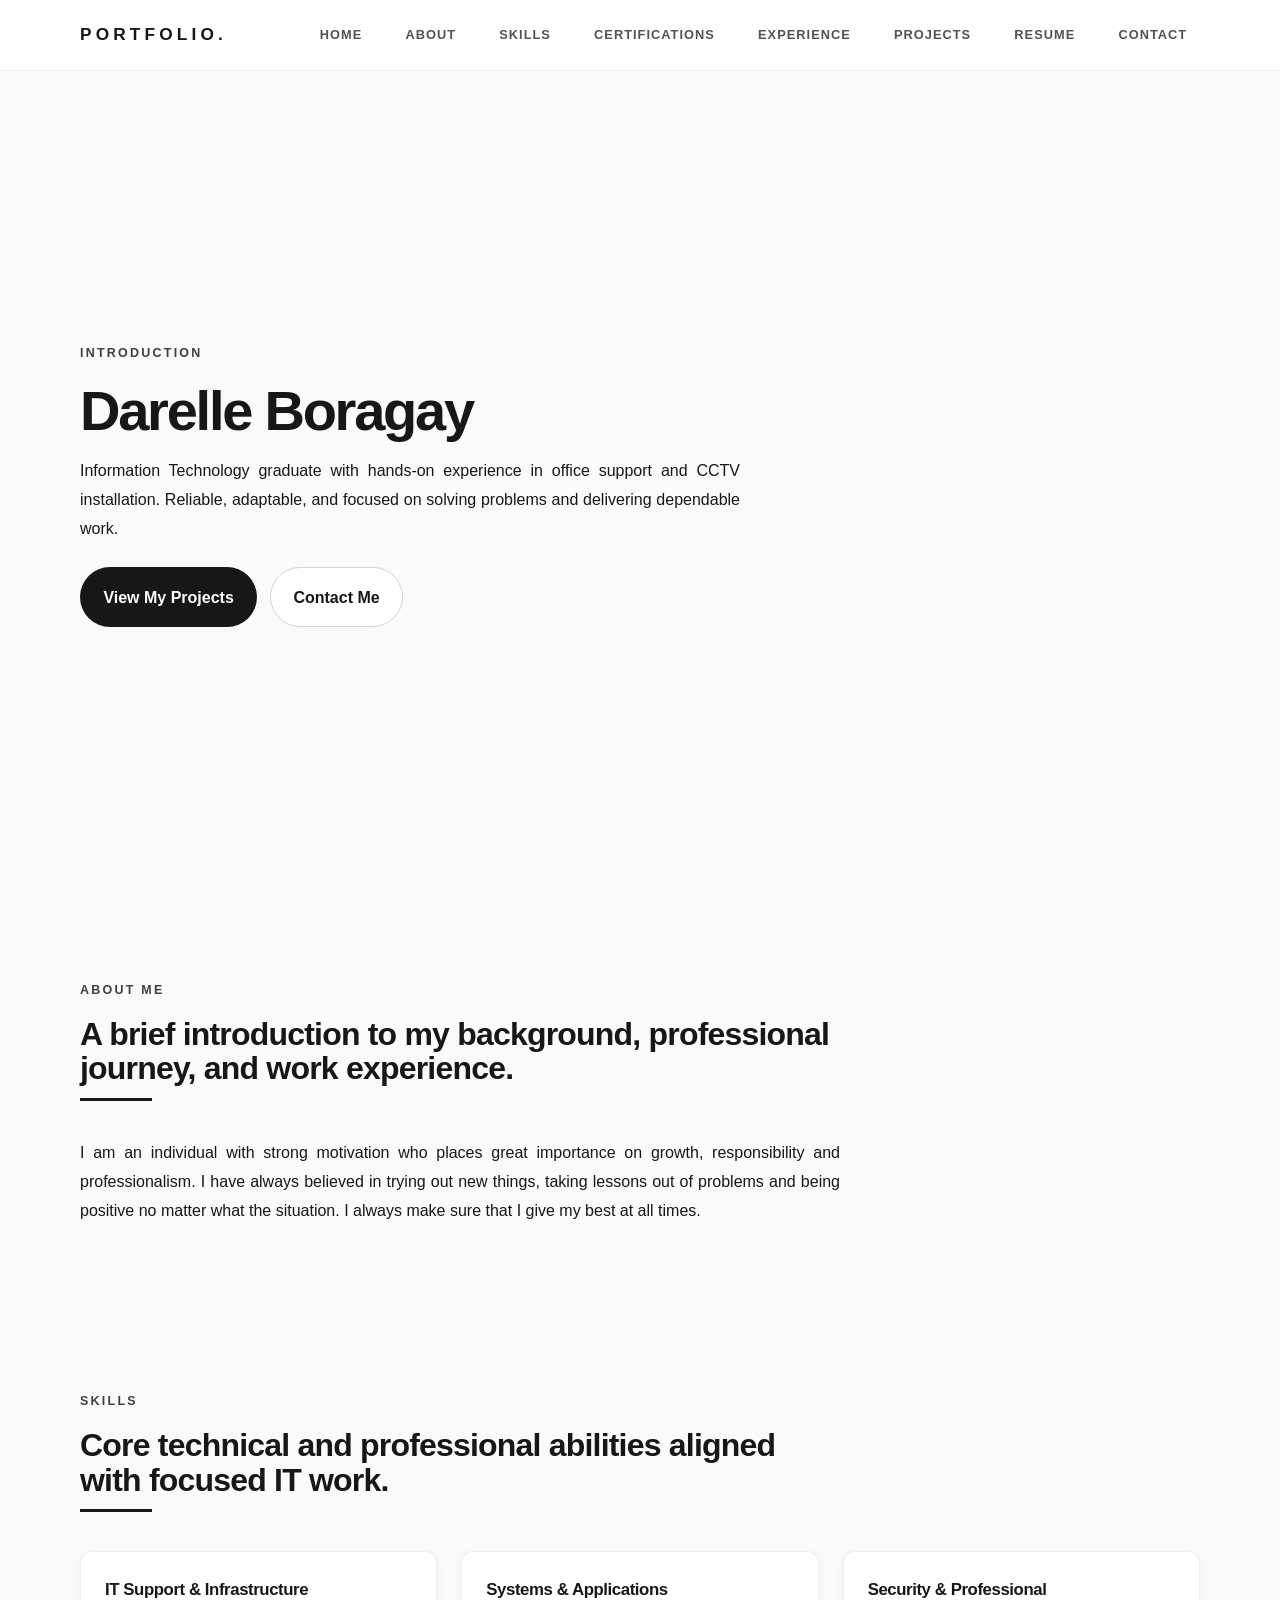
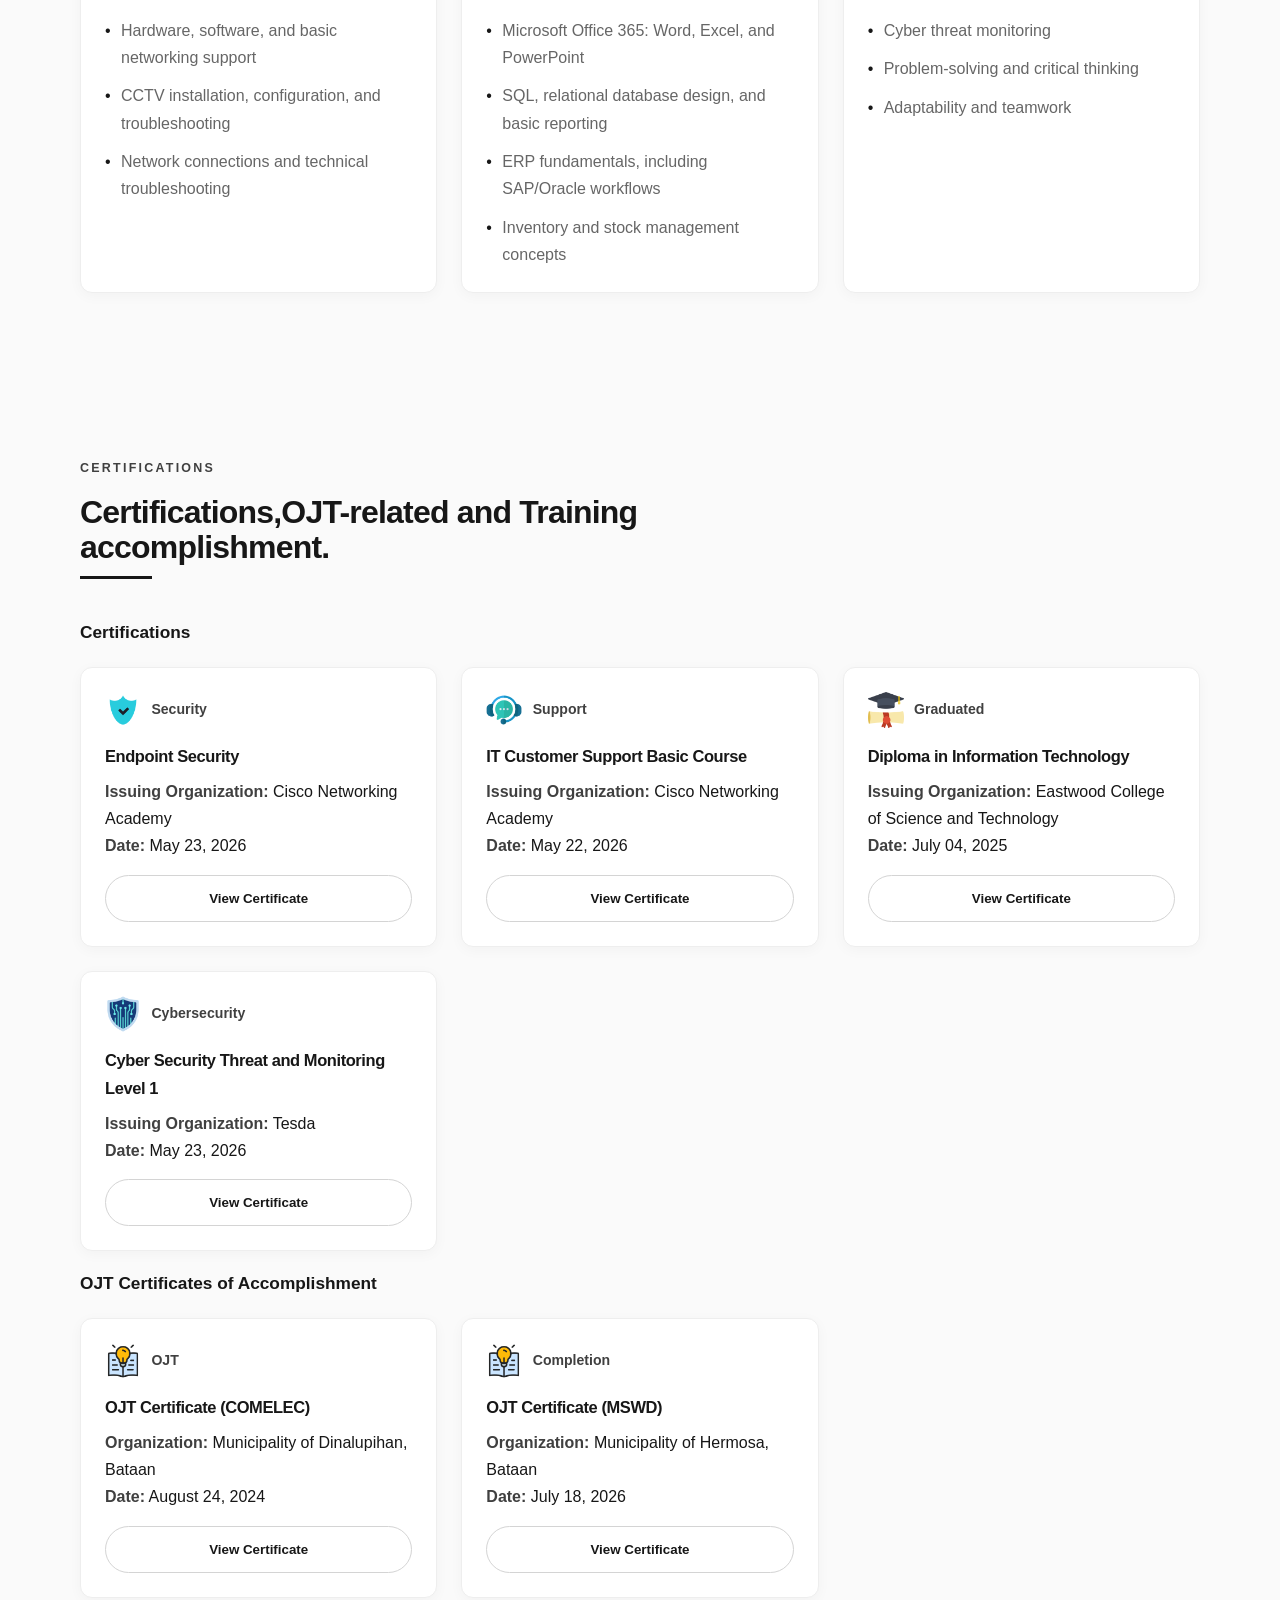
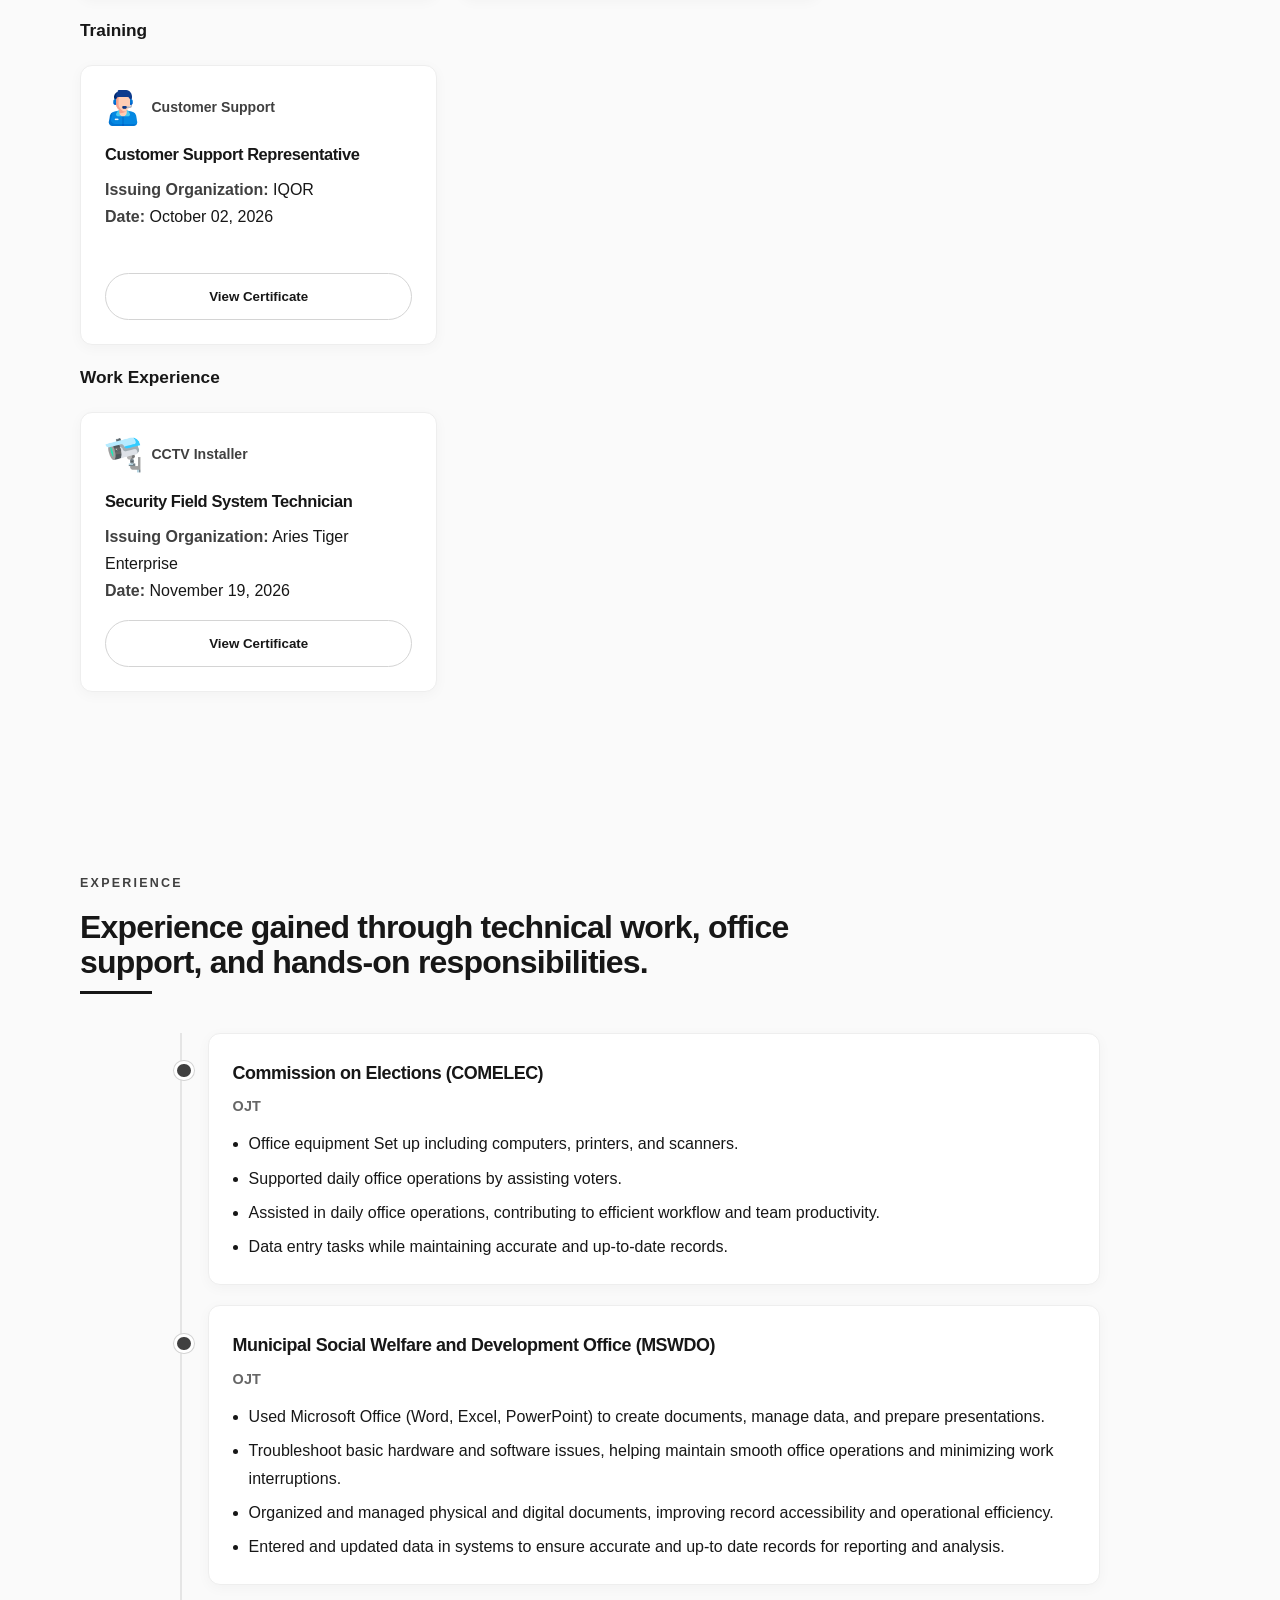
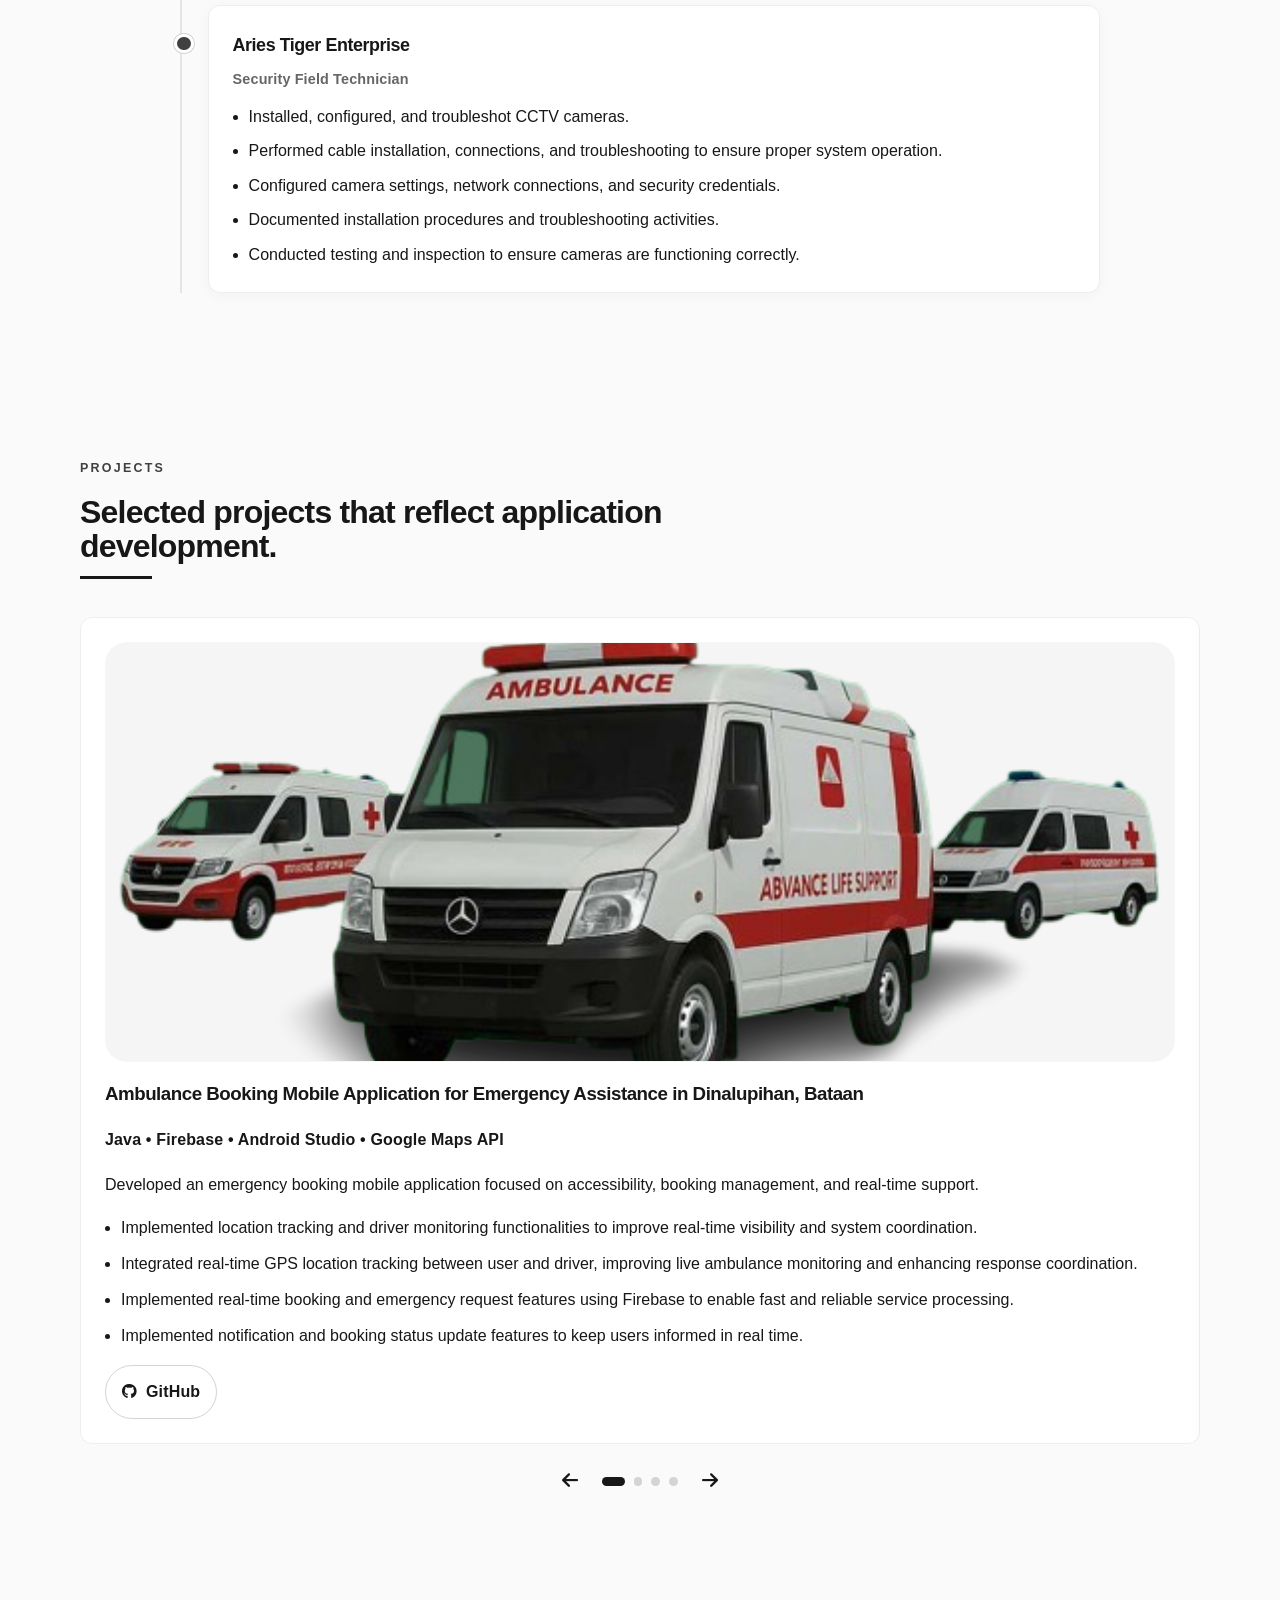
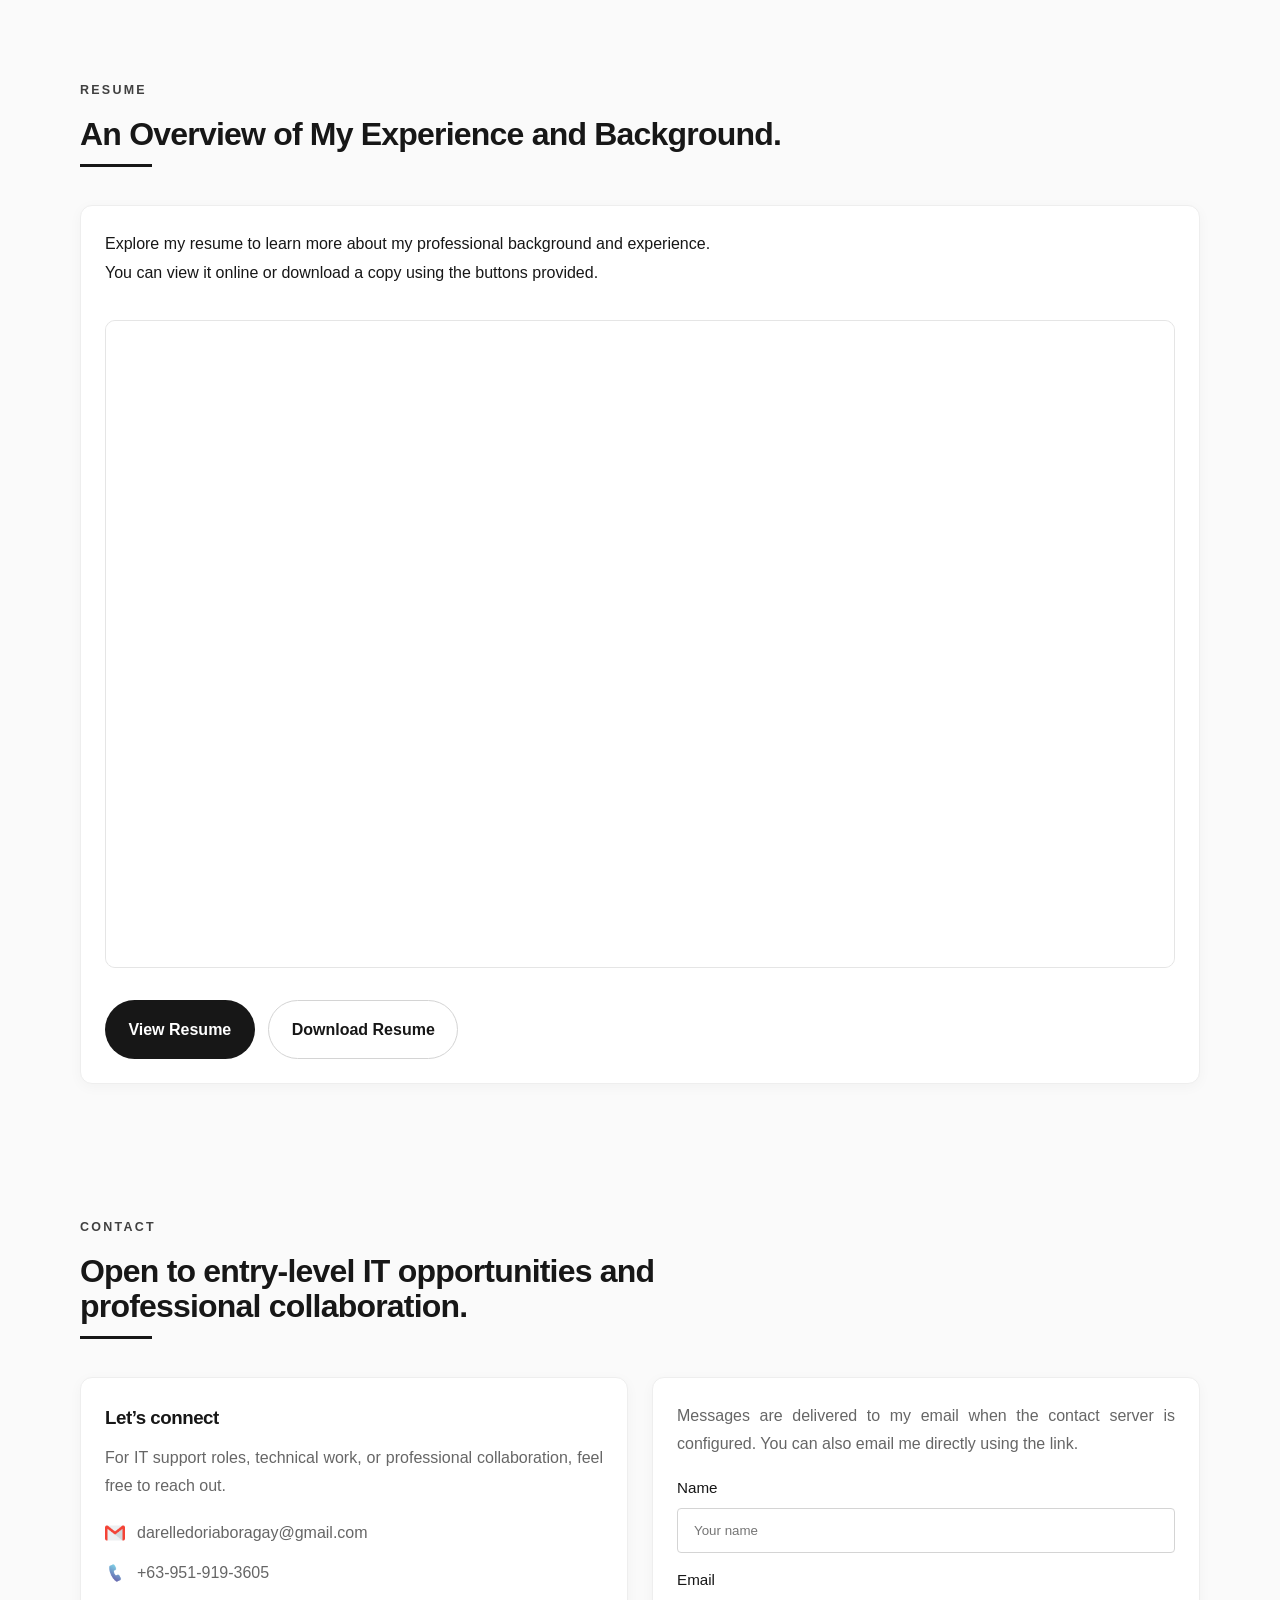
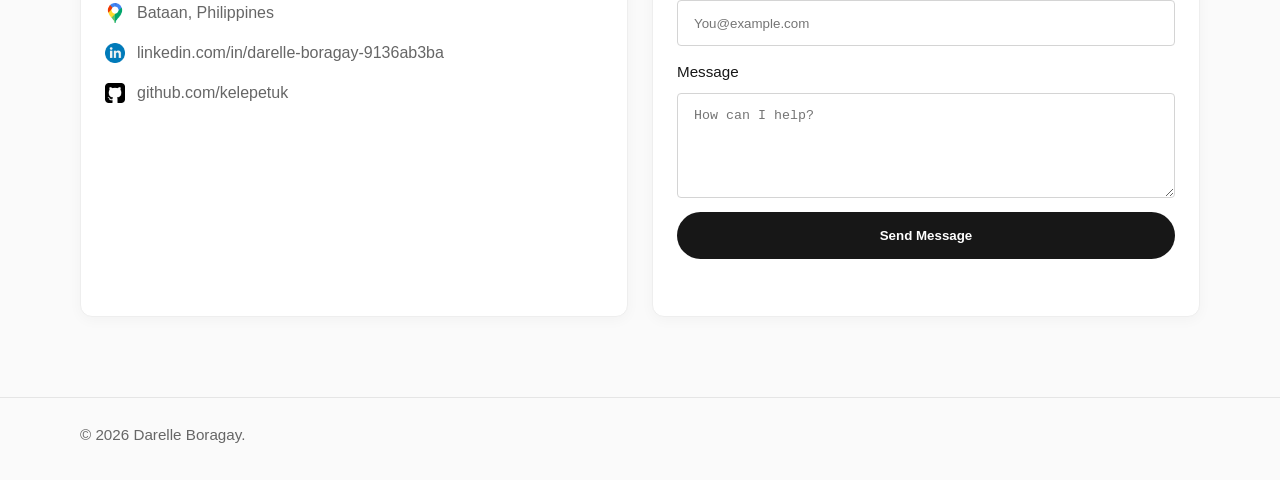
==== commit 70a1bf9a: "Update index.html" ====
--- a/index.html
+++ b/index.html
@@ -19,7 +19,7 @@
     <link rel="preconnect" href="https://fonts.gstatic.com" crossorigin />
     <link href="https://fonts.googleapis.com/css2?family=Roboto:wght@300;400;500;700;900&family=Poppins:wght@400;500;600;700&display=swap" rel="stylesheet" />
     <link rel="stylesheet" href="https://cdnjs.cloudflare.com/ajax/libs/font-awesome/6.5.0/css/all.min.css" />
-    <link rel="stylesheet" href="style.css?v=20261121-24" />
+    <link rel="stylesheet" href="style.css?v=20261121-25" />
   </head>
   <body>
     <header class="site-header">
@@ -413,6 +413,7 @@
                 title="Darelle Boragay resume preview"
                 loading="lazy"
               ></iframe>
+              <a class="resume-mobile-link" href="./assets/pdfs/Boragay,Darelle_CV.pdf" target="_blank" rel="noopener">Open resume PDF</a>
             </div>
             <div class="resume-actions">
               <a class="btn btn-primary" href="./assets/pdfs/Boragay,Darelle_CV.pdf" target="_blank" rel="noopener">View Resume</a>
@@ -479,12 +480,13 @@
           <div class="modal-preview">
             <iframe id="modal-frame" title="Certificate preview" src="" loading="lazy"></iframe>
             <img id="modal-image" class="modal-image" alt="" tabindex="0" hidden />
+            <a class="modal-open-file" target="_blank" rel="noopener" hidden>Open certificate PDF in a new tab</a>
           </div>
           <p class="modal-message" id="modal-message">The uploaded certificate PDF will appear here once the file is available.</p>
         </div>
       </div>
     </div>
 
-    <script src="script.js?v=20261121-23"></script>
+    <script src="script.js?v=20261121-24"></script>
   </body>
 </html>
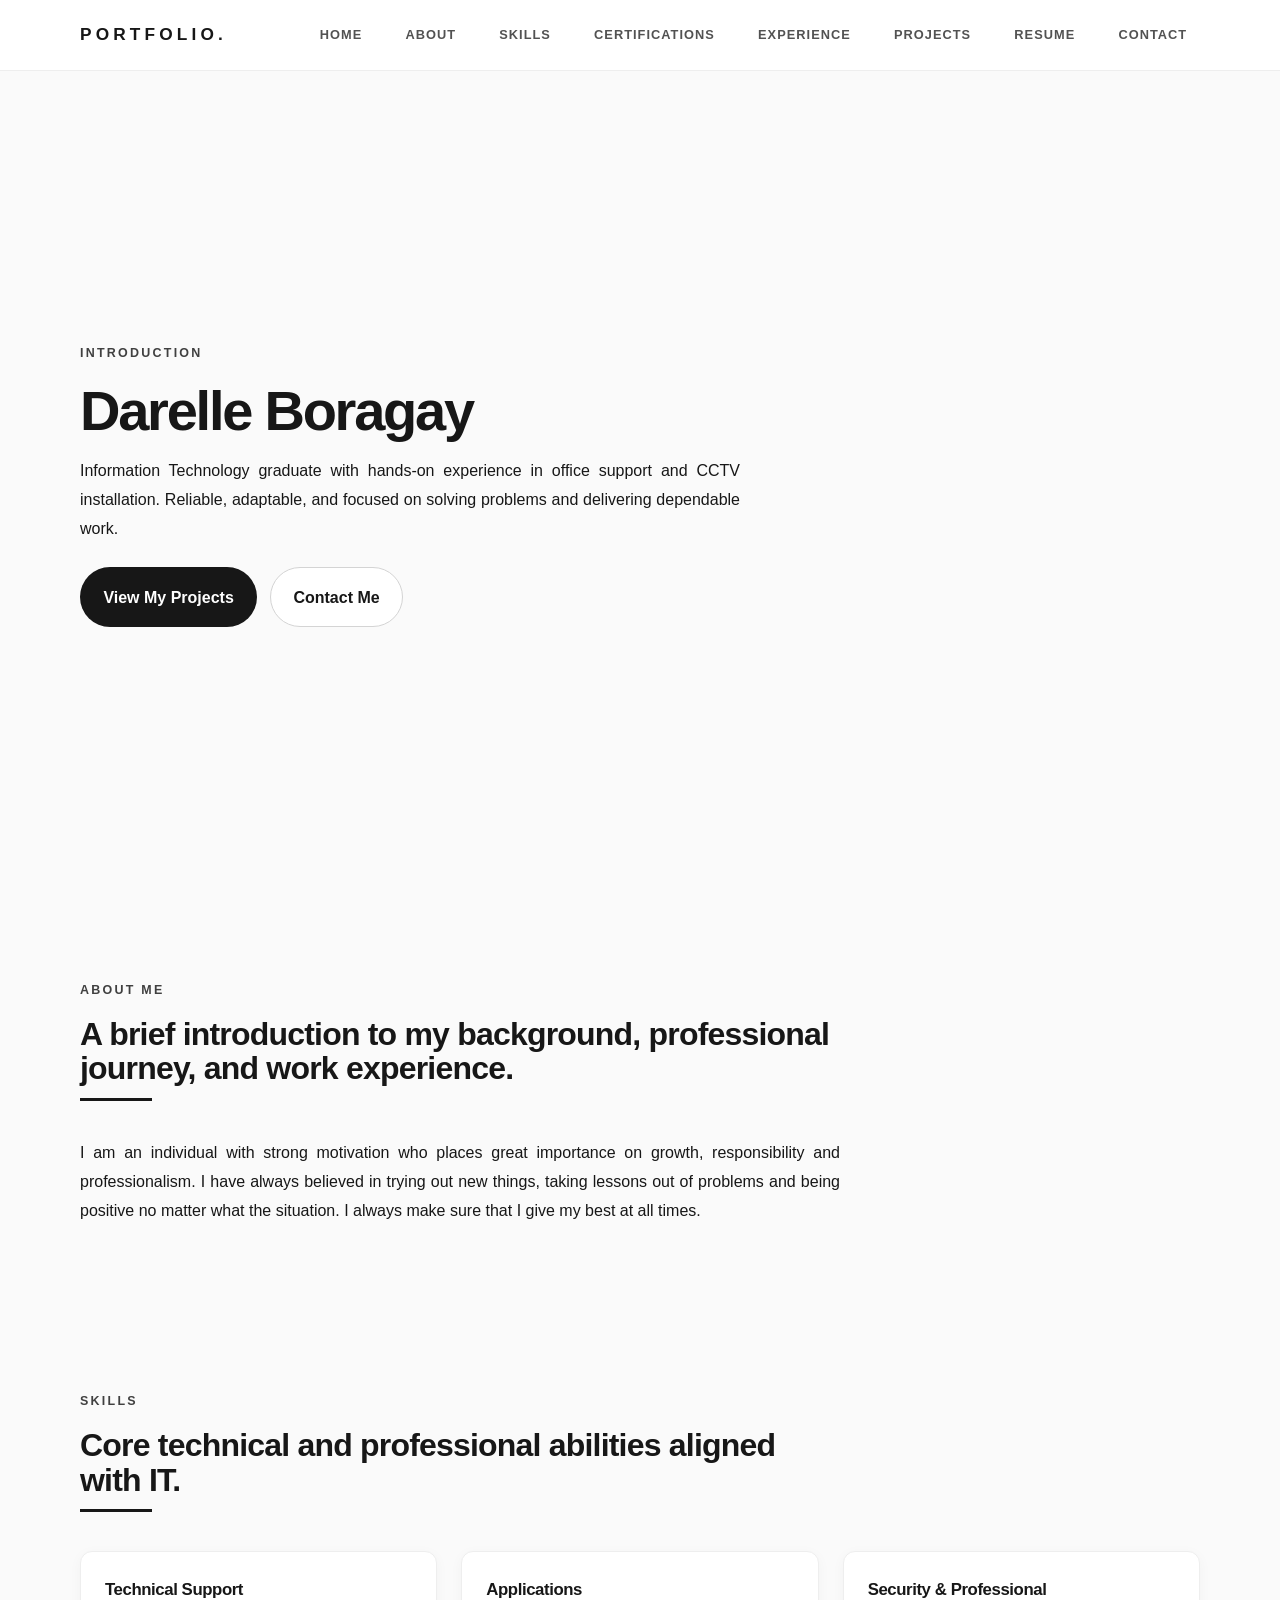
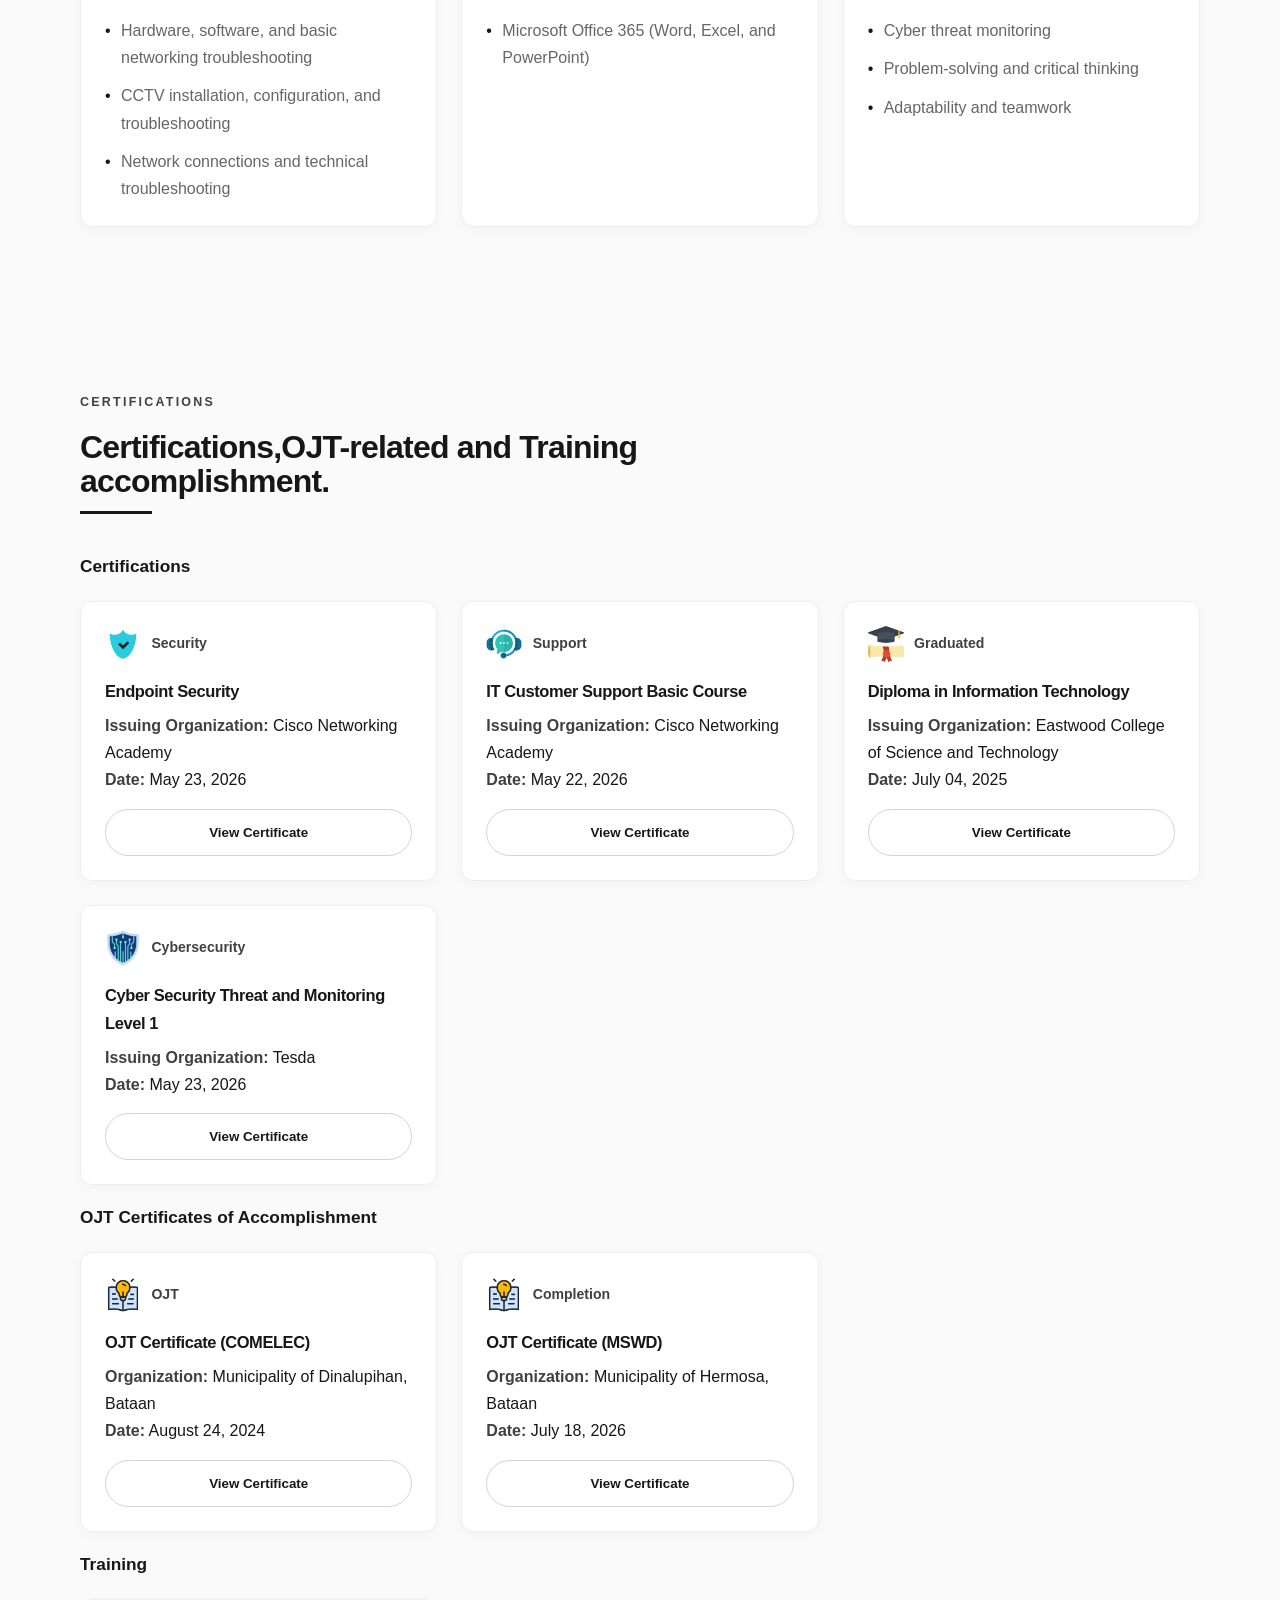
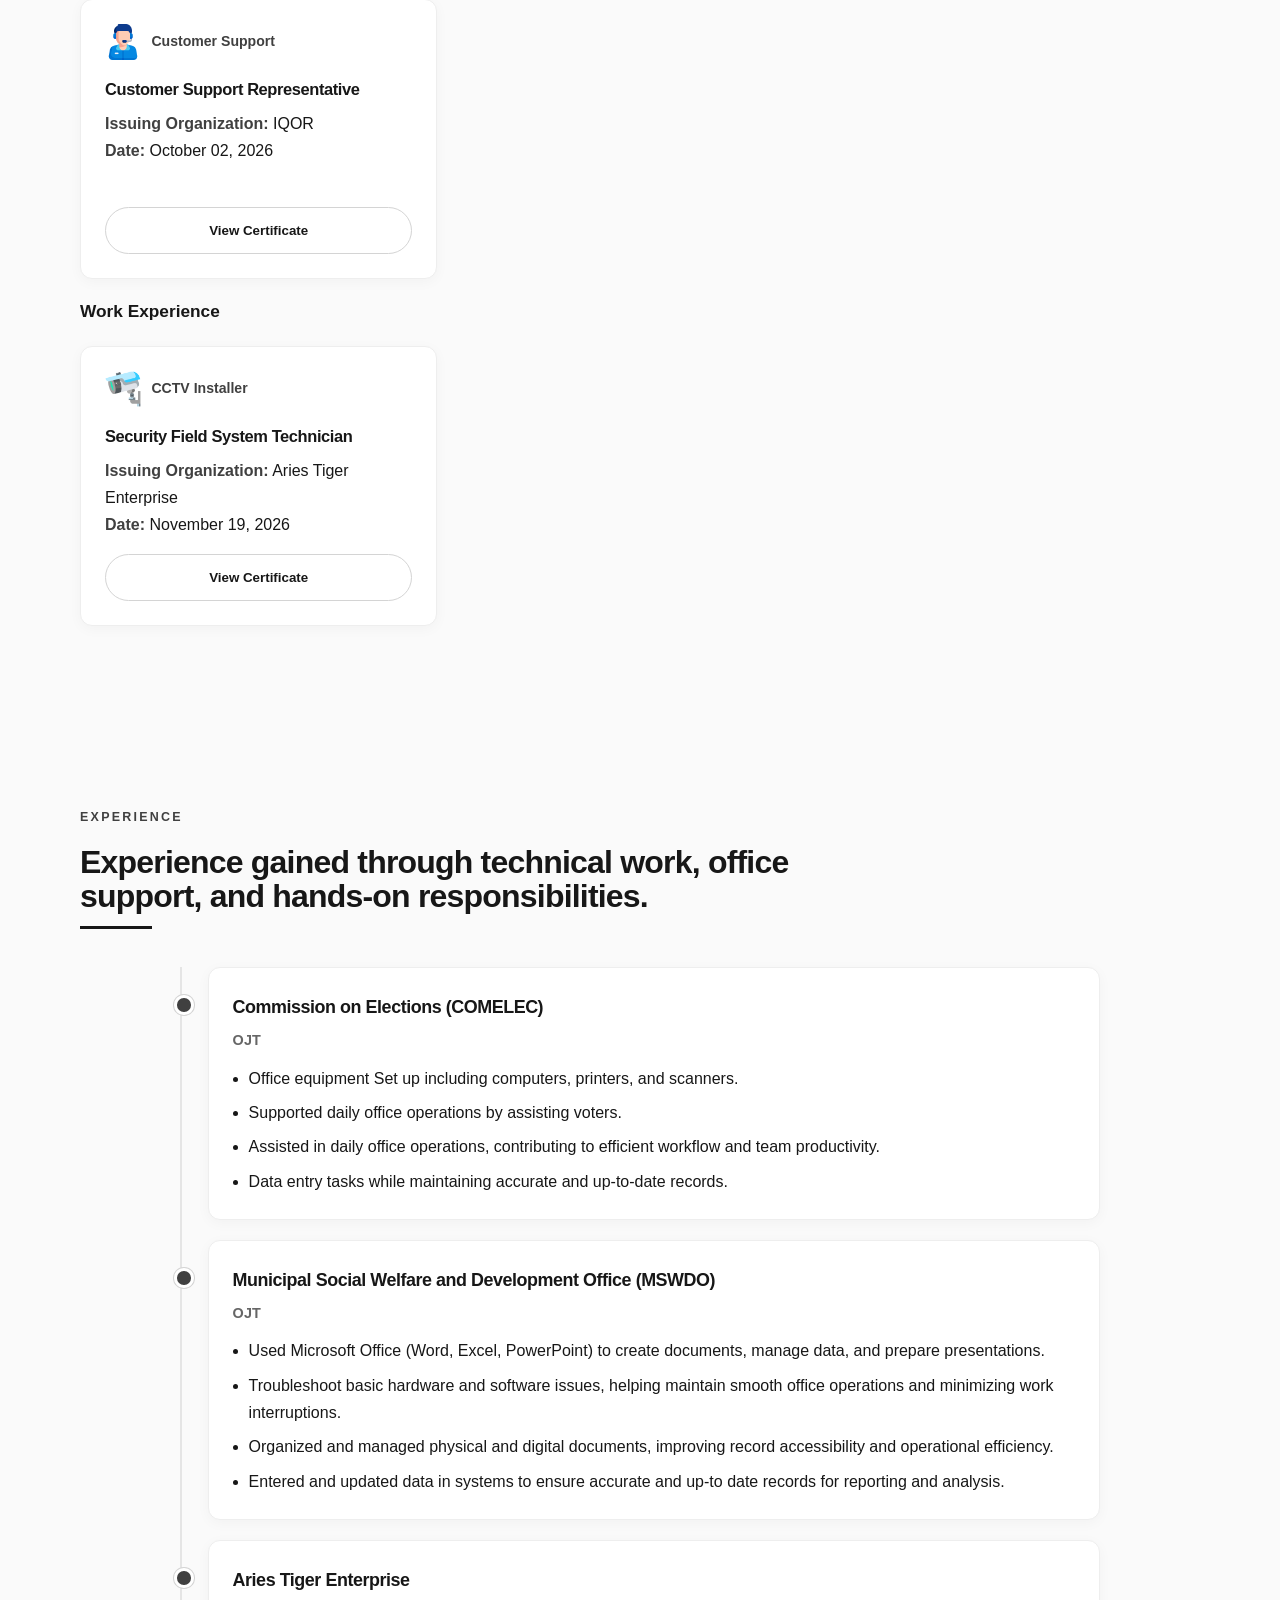
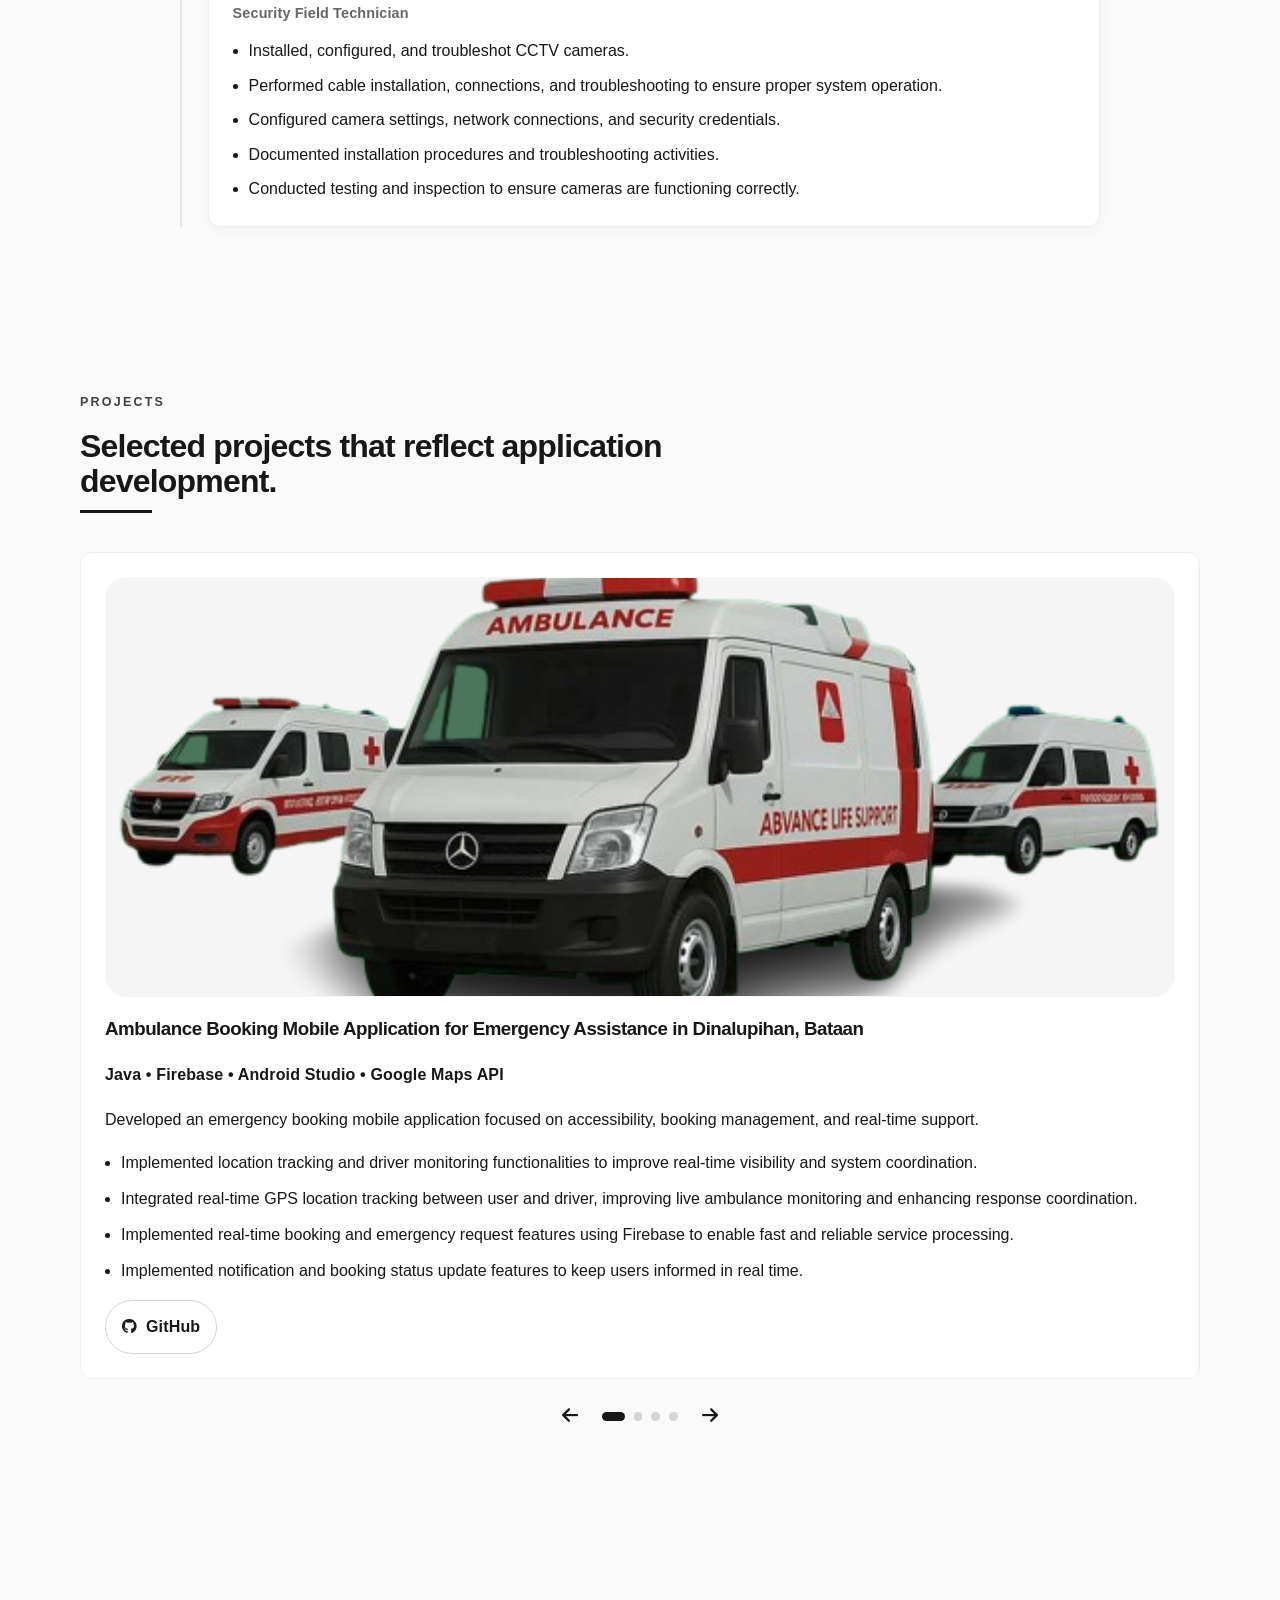
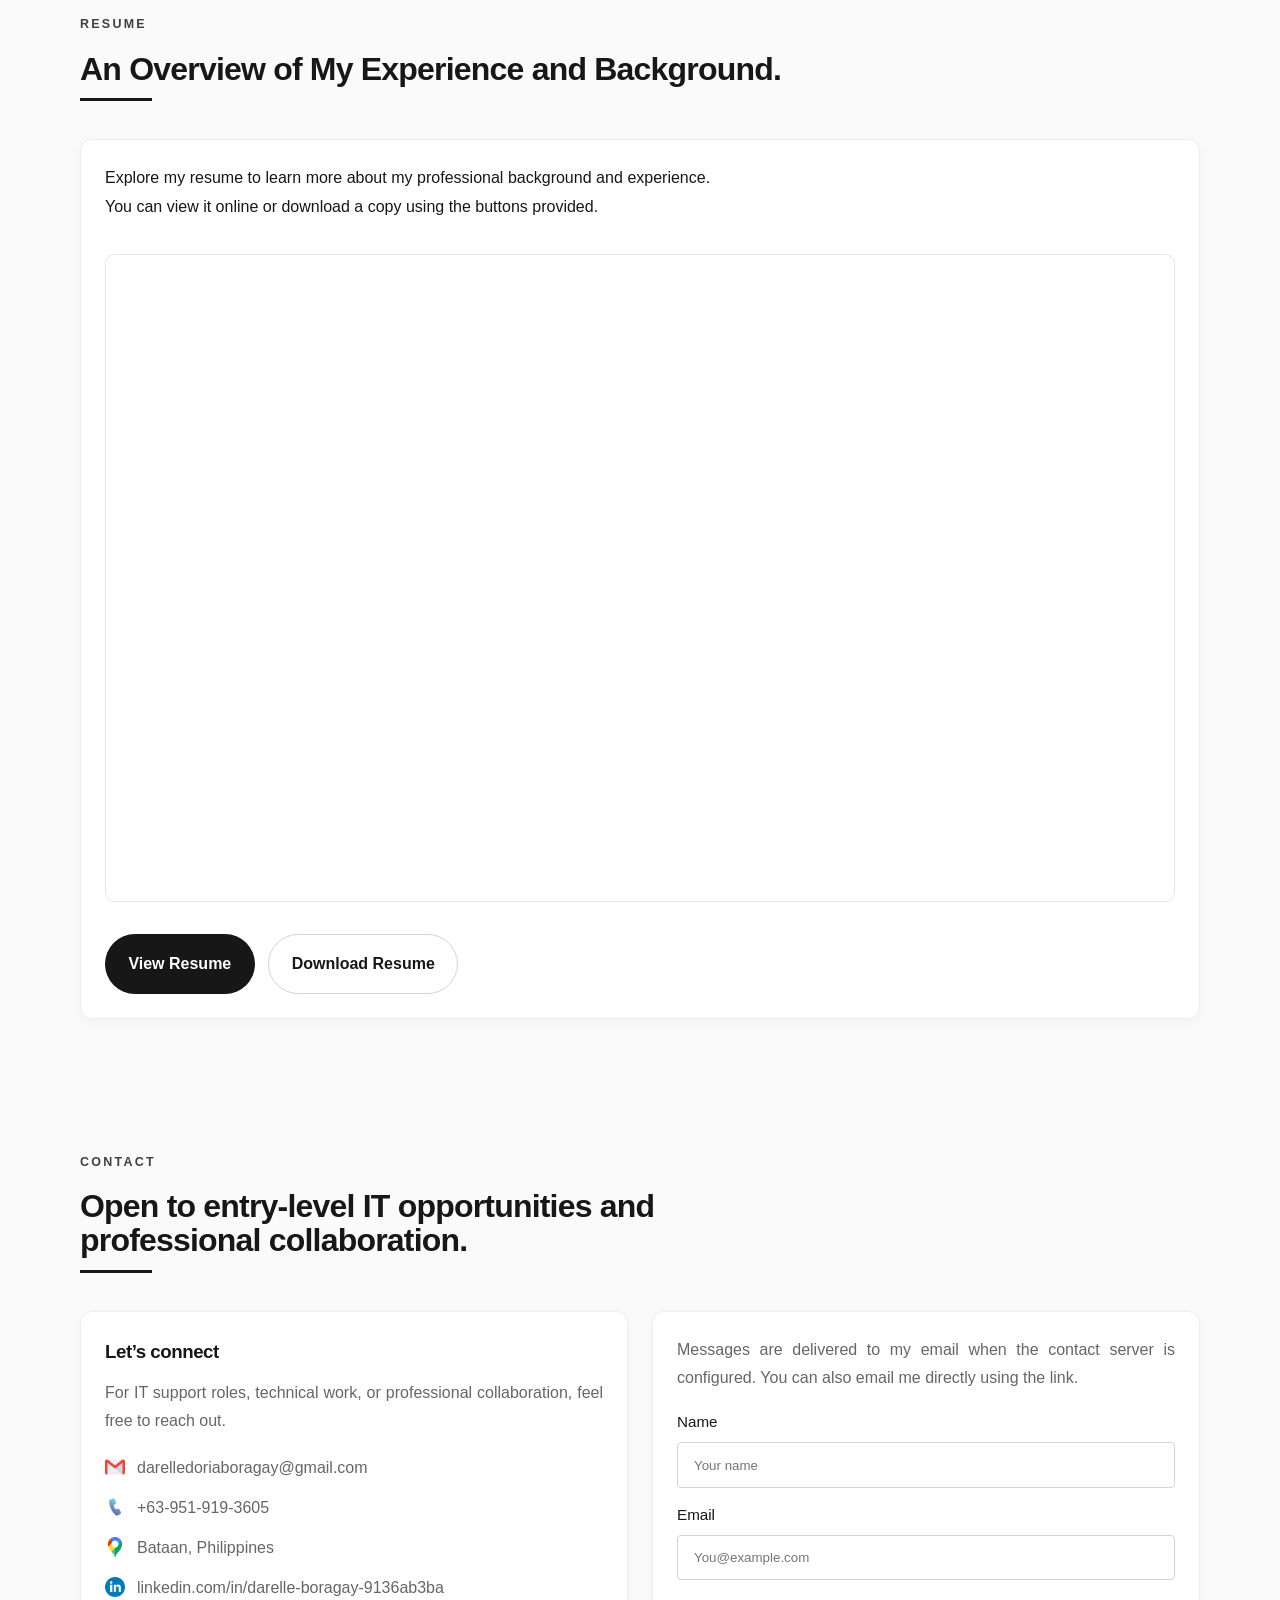
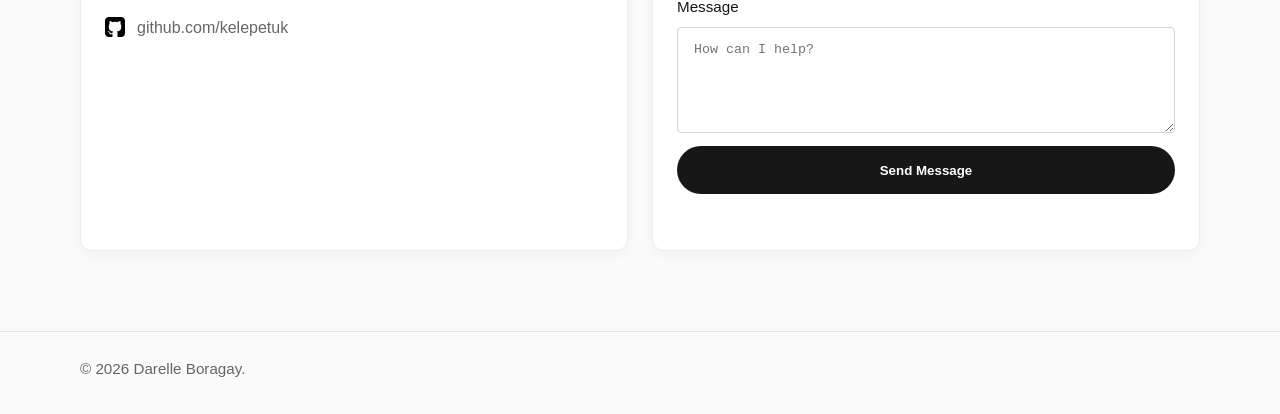
==== commit dc51a34a: "Update print statement from 'Hello' to 'Goodbye'" ====
--- a/index.html
+++ b/index.html
@@ -78,25 +78,23 @@
         <div class="container">
           <div class="section-heading reveal">
             <p class="eyebrow">Skills</p>
-            <h2>Core technical and professional abilities aligned with focused IT work.</h2>
+            <h2>Core technical and professional abilities aligned with IT.</h2>
           </div>
 
           <div class="skill-columns">
             <article class="skill-card reveal">
-              <h3>IT Support &amp; Infrastructure</h3>
+              <h3>Technical Support</h3>
               <ul class="skill-list"> 
-                <li>Hardware, software, and basic networking support</li>
+                <li>Hardware, software, and basic networking troubleshooting</li>
                 <li>CCTV installation, configuration, and troubleshooting</li>
                 <li>Network connections and technical troubleshooting</li>
               </ul>
             </article>
             <article class="skill-card reveal">
-              <h3>Systems &amp; Applications</h3>
+              <h3>Applications</h3>
               <ul class="skill-list">
-                <li>Microsoft Office 365: Word, Excel, and PowerPoint</li>
-                <li>SQL, relational database design, and basic reporting</li>
-                <li>ERP fundamentals, including SAP/Oracle workflows</li>
-                <li>Inventory and stock management concepts</li>
+                <li>Microsoft Office 365 (Word, Excel, and PowerPoint)</li>
+
               </ul>
             </article>
             <article class="skill-card reveal">
--- a/style.css
+++ b/style.css
@@ -910,6 +910,27 @@
     grid-template-columns: 1fr;
   }
 
+}
+
+.resume-mobile-link {
+  display: none;
+}
+
+.modal-open-file {
+  display: flex;
+  align-items: center;
+  justify-content: center;
+  width: 100%;
+  min-height: 12rem;
+  padding: 1.5rem;
+  color: var(--text);
+  font-weight: 600;
+  text-align: center;
+  text-decoration: underline;
+}
+
+.modal-open-file[hidden] {
+  display: none;
 }
 
 @media (max-width: 720px) {
@@ -1955,6 +1976,35 @@
   }
 }
 
+@media (max-width: 720px) {
+  .resume-preview {
+    display: flex;
+    height: auto;
+    min-height: 0;
+    border: 0;
+    background: transparent;
+  }
+
+  .resume-preview iframe {
+    display: none;
+  }
+
+  .resume-mobile-link {
+    display: inline-flex;
+    align-items: center;
+    justify-content: center;
+    width: 100%;
+    min-height: 3rem;
+    padding: 0.75rem 1rem;
+    border: 1px solid #e5e5e5;
+    border-radius: 10px;
+    background: #fff;
+    color: var(--text);
+    font-weight: 600;
+    text-decoration: none;
+  }
+}
+
 body {
   font-size: 16px;
   line-height: 1.7;
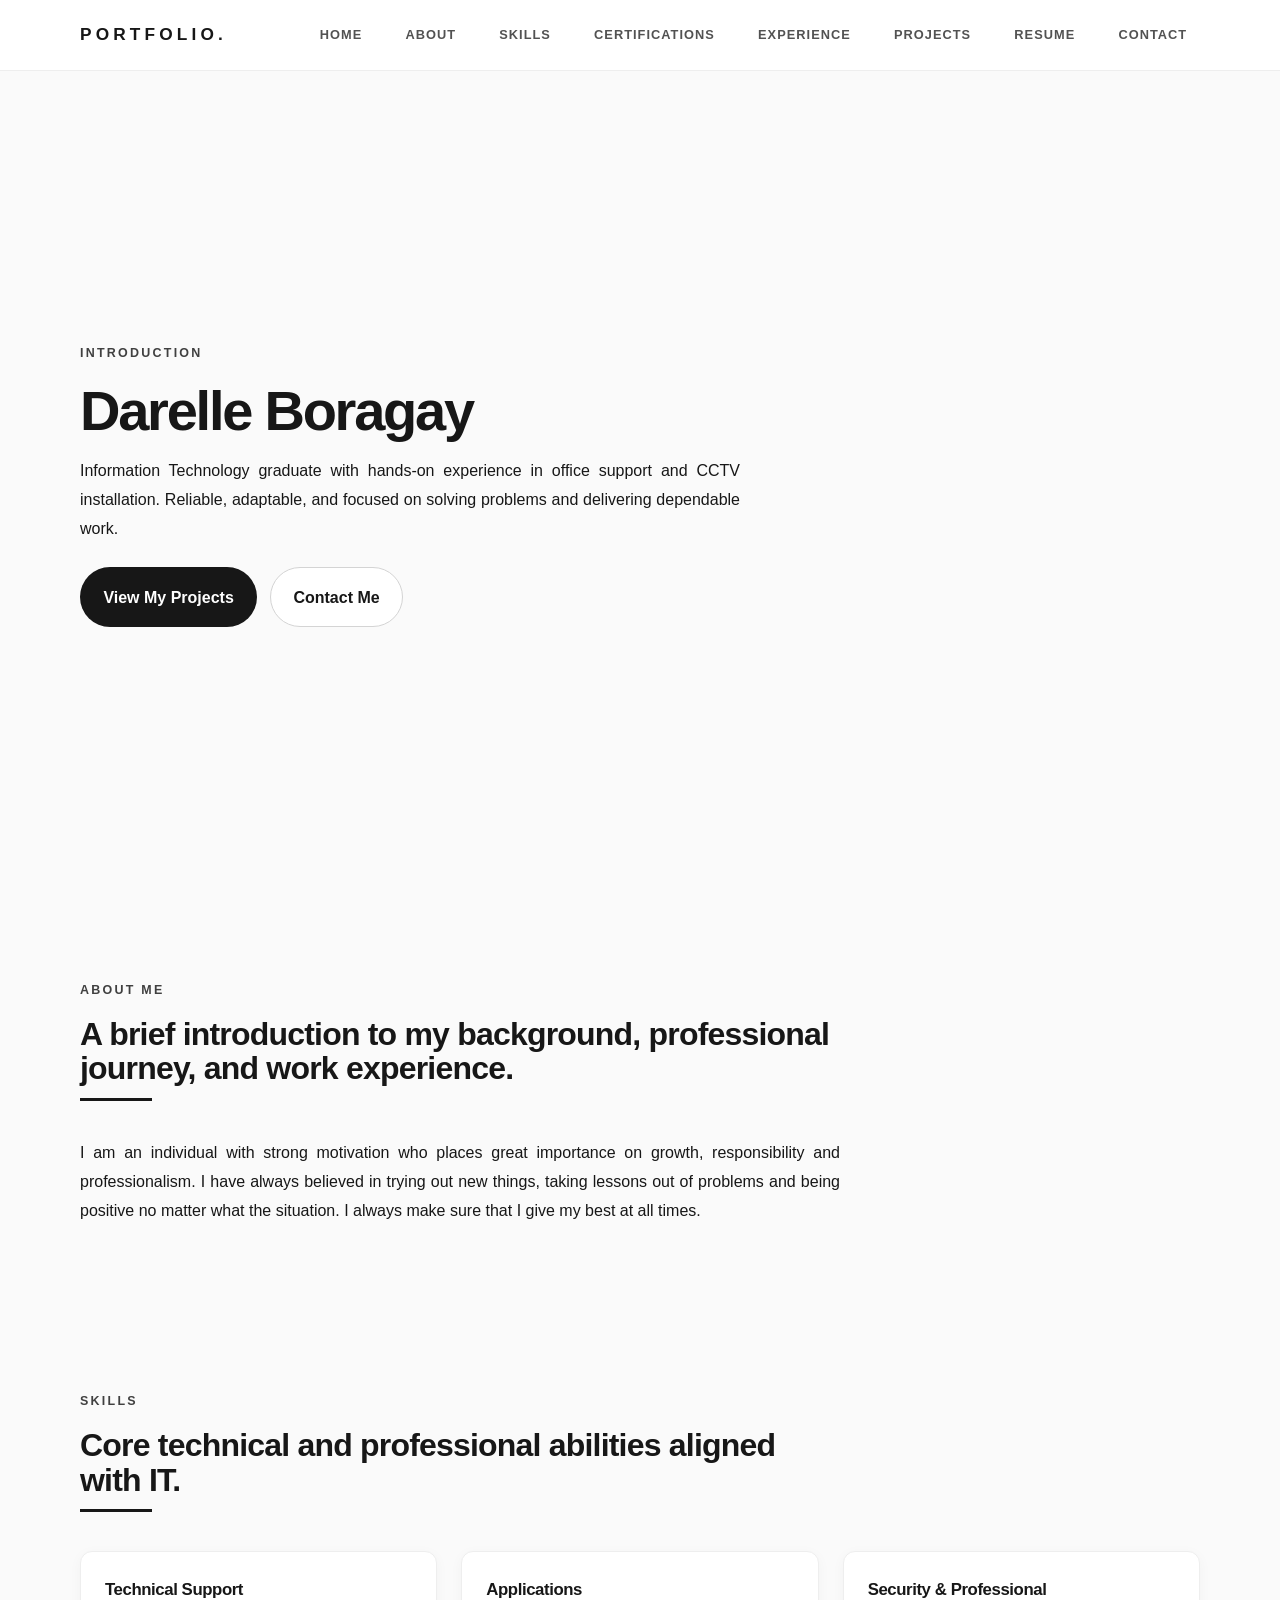
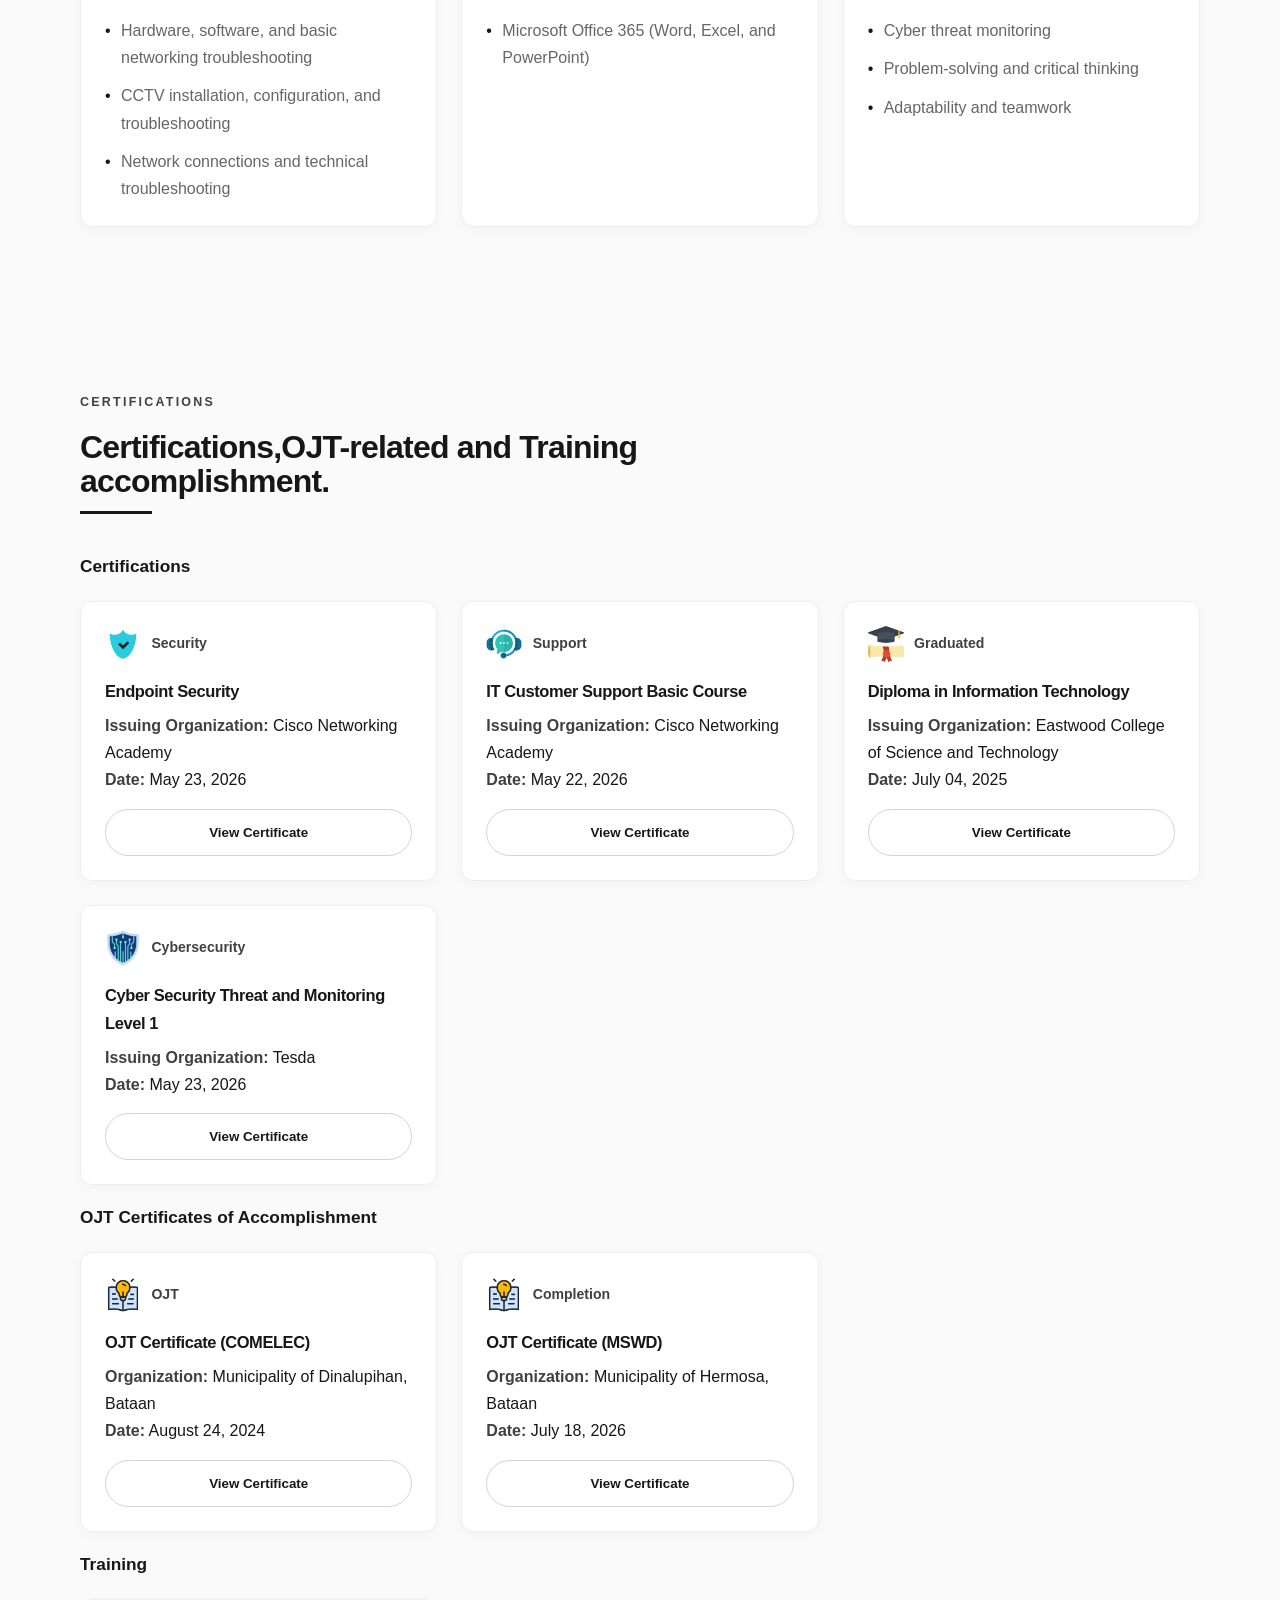
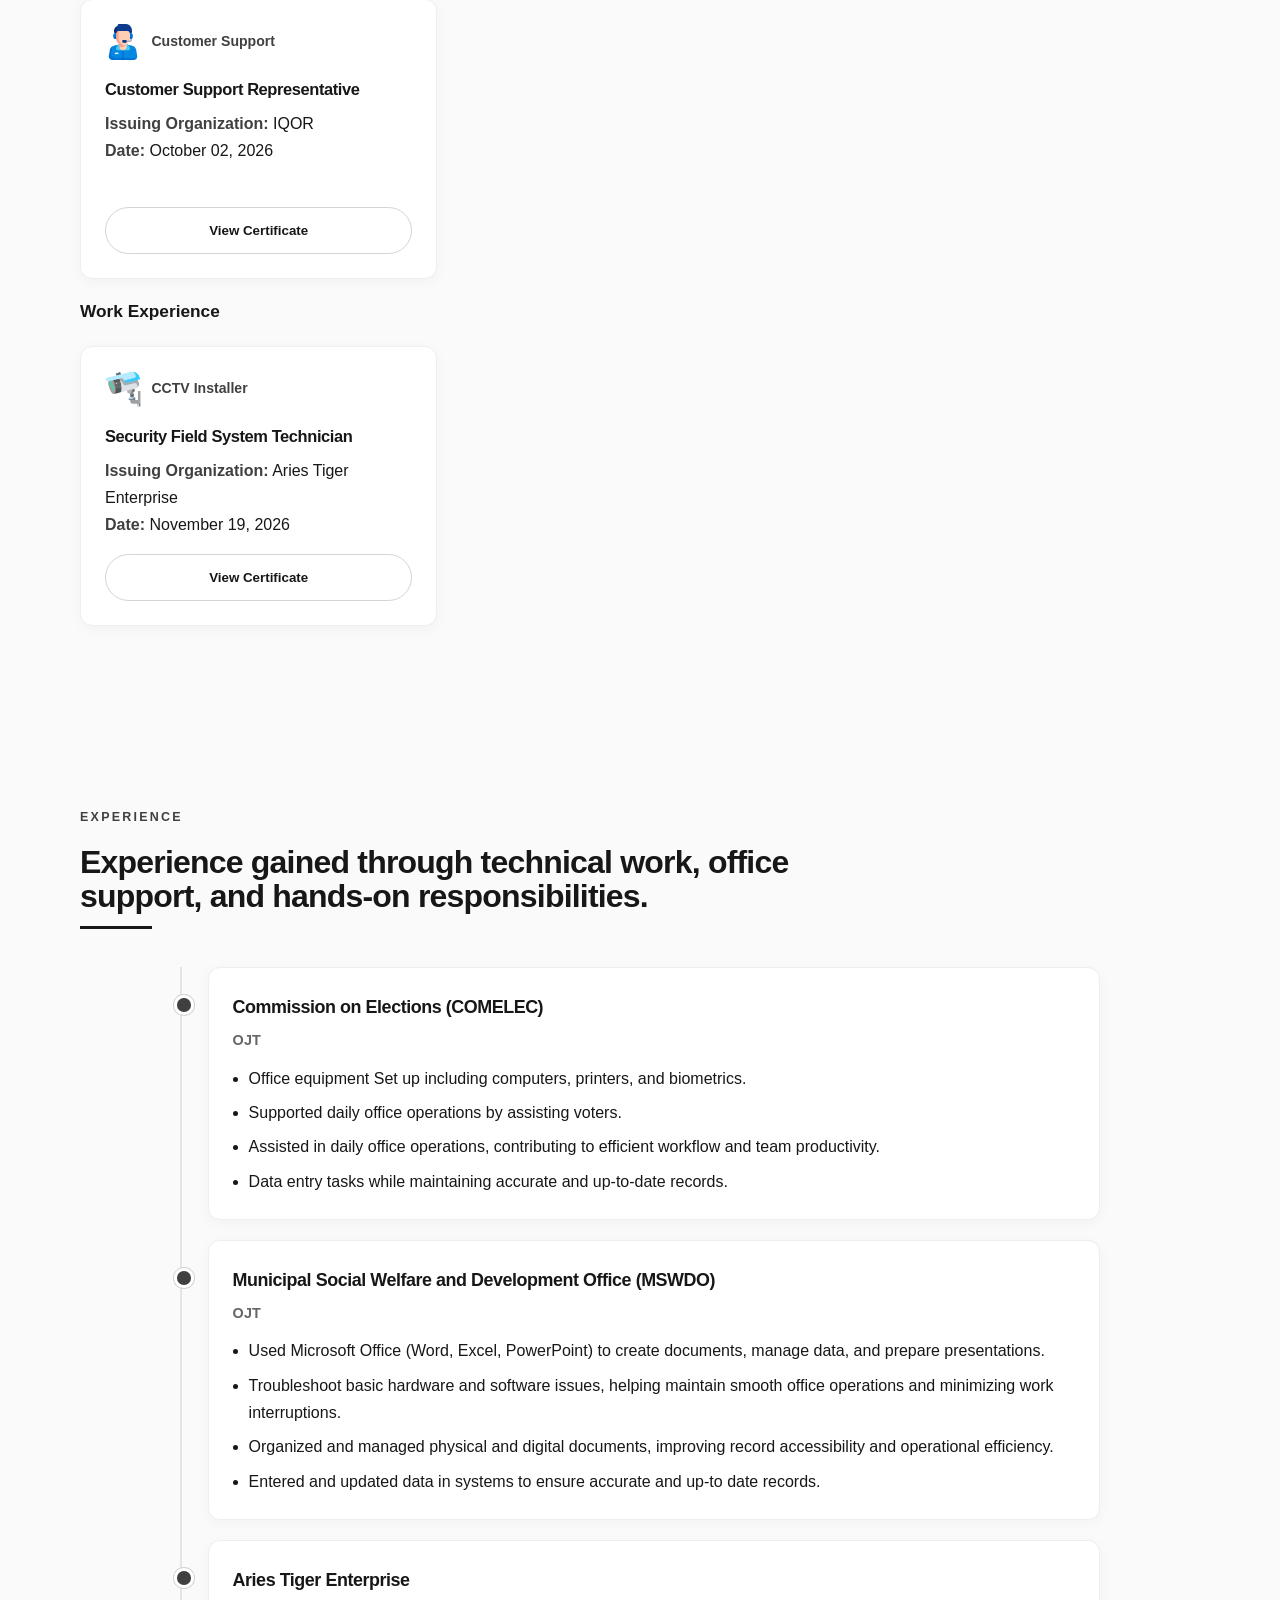
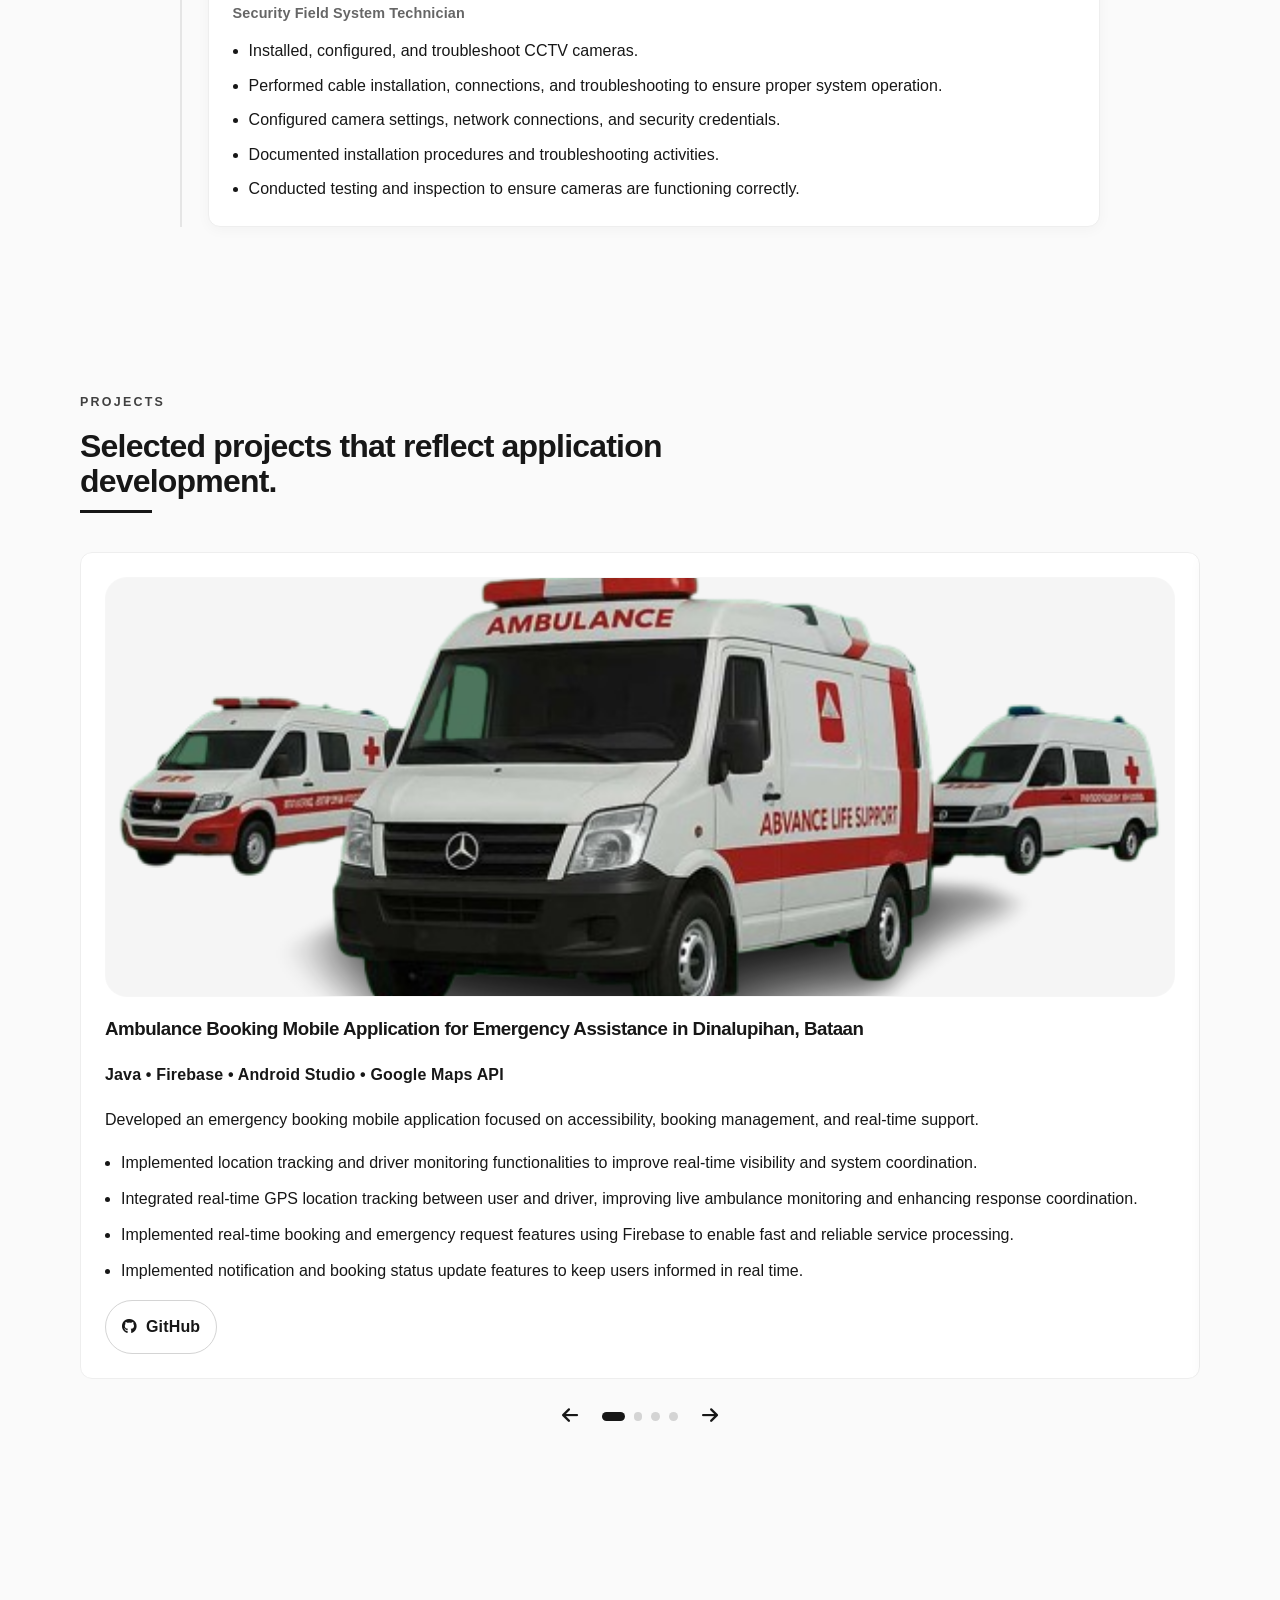
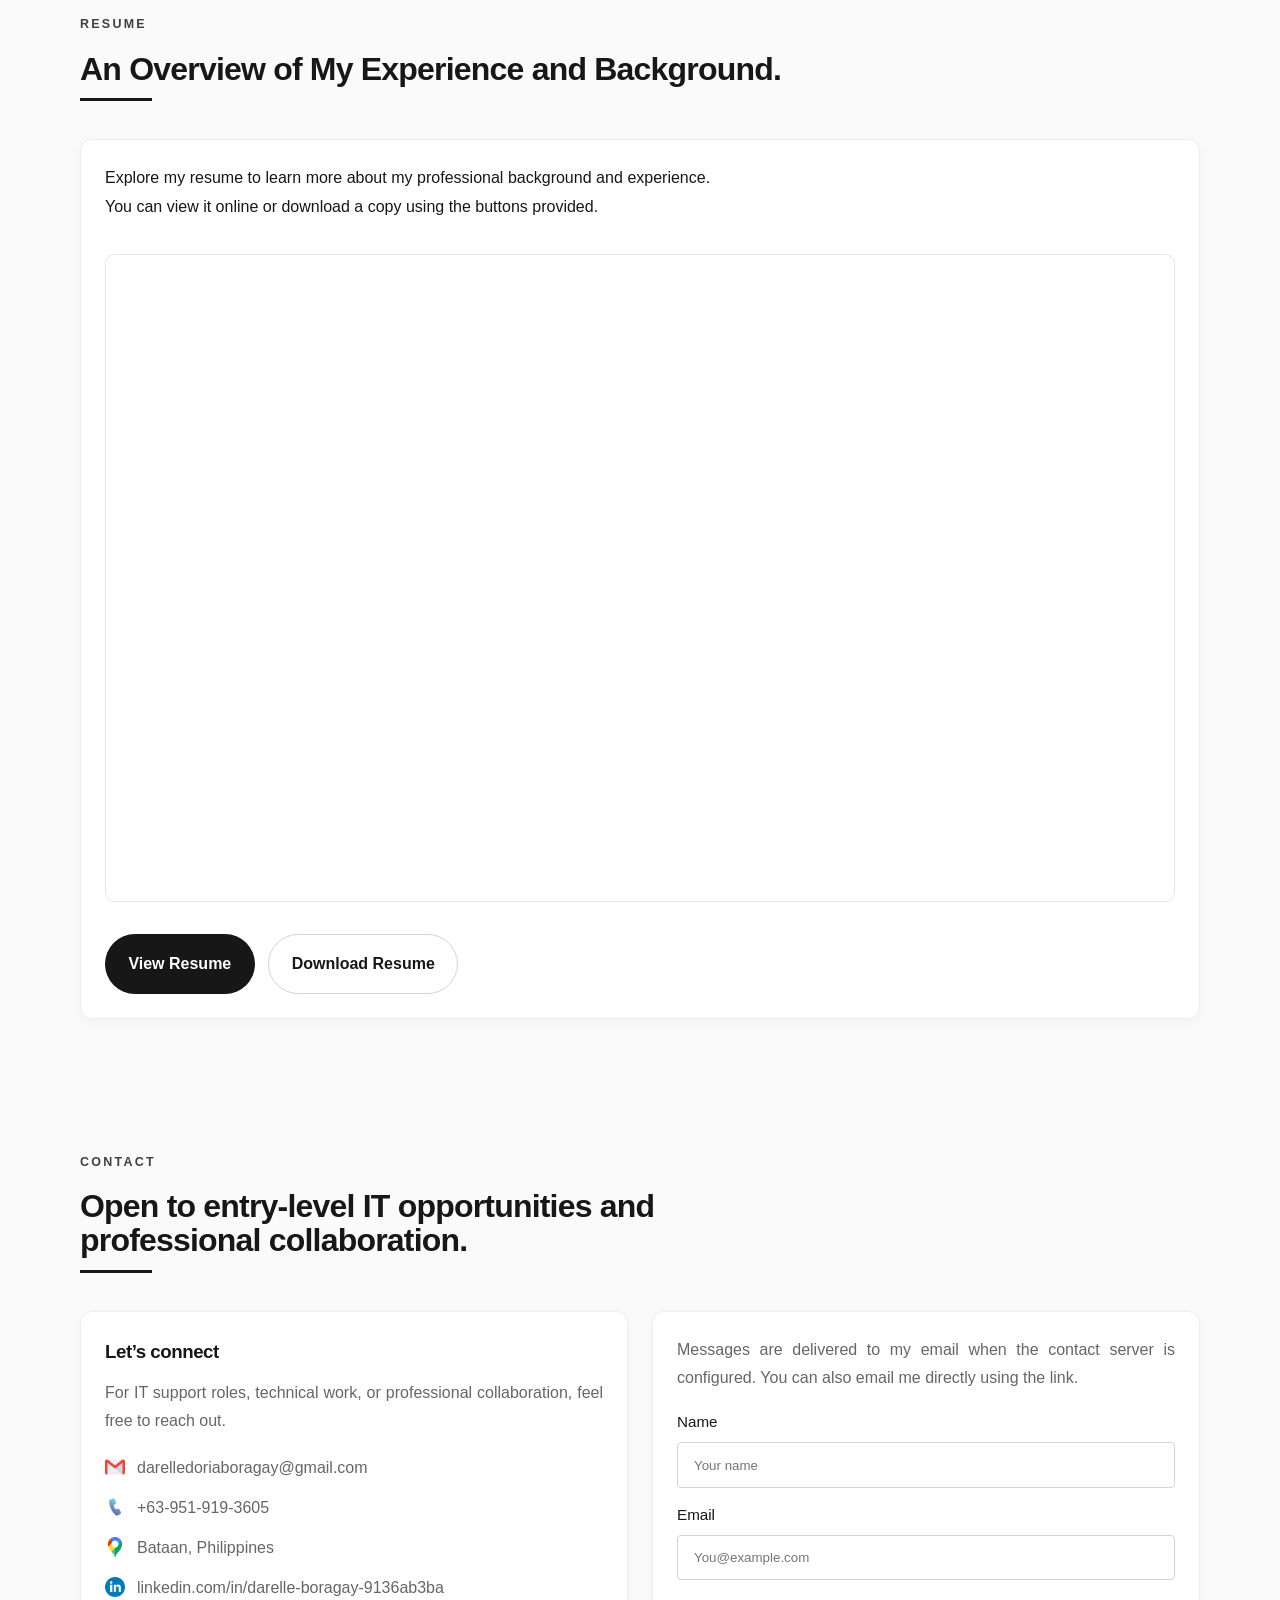
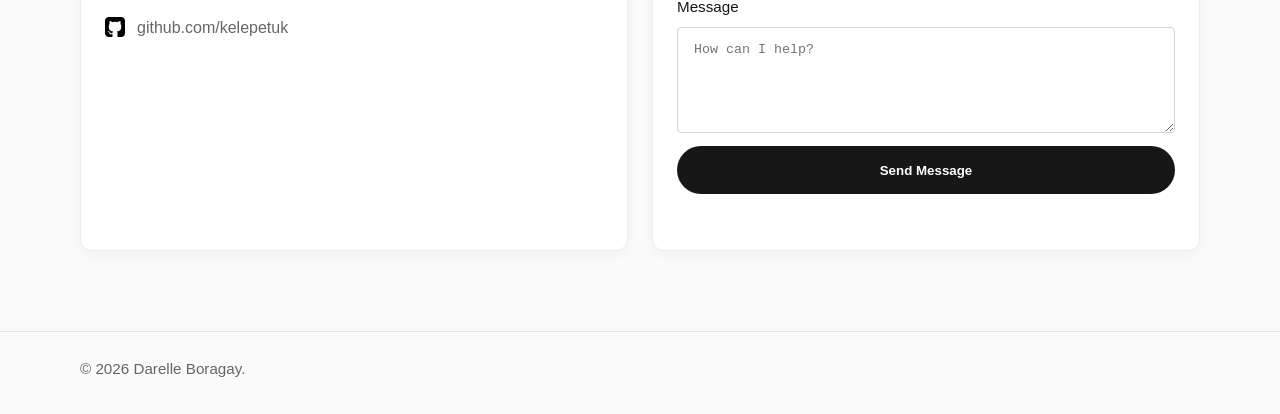
==== commit 9b6d3d33: "Update index.html" ====
--- a/index.html
+++ b/index.html
@@ -241,7 +241,7 @@
                 <h4>Commission on Elections (COMELEC)</h4>
                 <h3 class="ojt-label">OJT</h3>
                 <ul>
-                  <li>Office equipment Set up including computers, printers, and scanners. </li>
+                  <li>Office equipment Set up including computers, printers, and biometrics. </li>
                   <li>Supported daily office operations by assisting voters. 
 </li>
                  <li>Assisted in daily office operations, contributing to efficient workflow
@@ -264,16 +264,16 @@
                   <li>Organized and managed physical and digital documents, improving
 record accessibility and operational efficiency.</li>
                   <li>Entered and updated data in systems to ensure accurate and up-to
-date records for reporting and analysis.</li>
+date records.</li>
                 </ul>
               </div>
             </article>
             <article class="experience-card reveal">
               <div class="experience-item">
                 <h4>Aries Tiger Enterprise</h4>
-                <h3 class="ojt-label">Security Field Technician</h3>
+                <h3 class="ojt-label">Security Field System Technician</h3>
                 <ul>
-                  <li>Installed, configured, and troubleshot CCTV cameras.</li>
+                  <li>Installed, configured, and troubleshoot CCTV cameras.</li>
                   <li>Performed cable installation, connections, and troubleshooting to ensure proper system operation.</li>
                   <li>Configured camera settings, network connections, and security credentials.</li>
                   <li>Documented installation procedures and troubleshooting activities.</li>
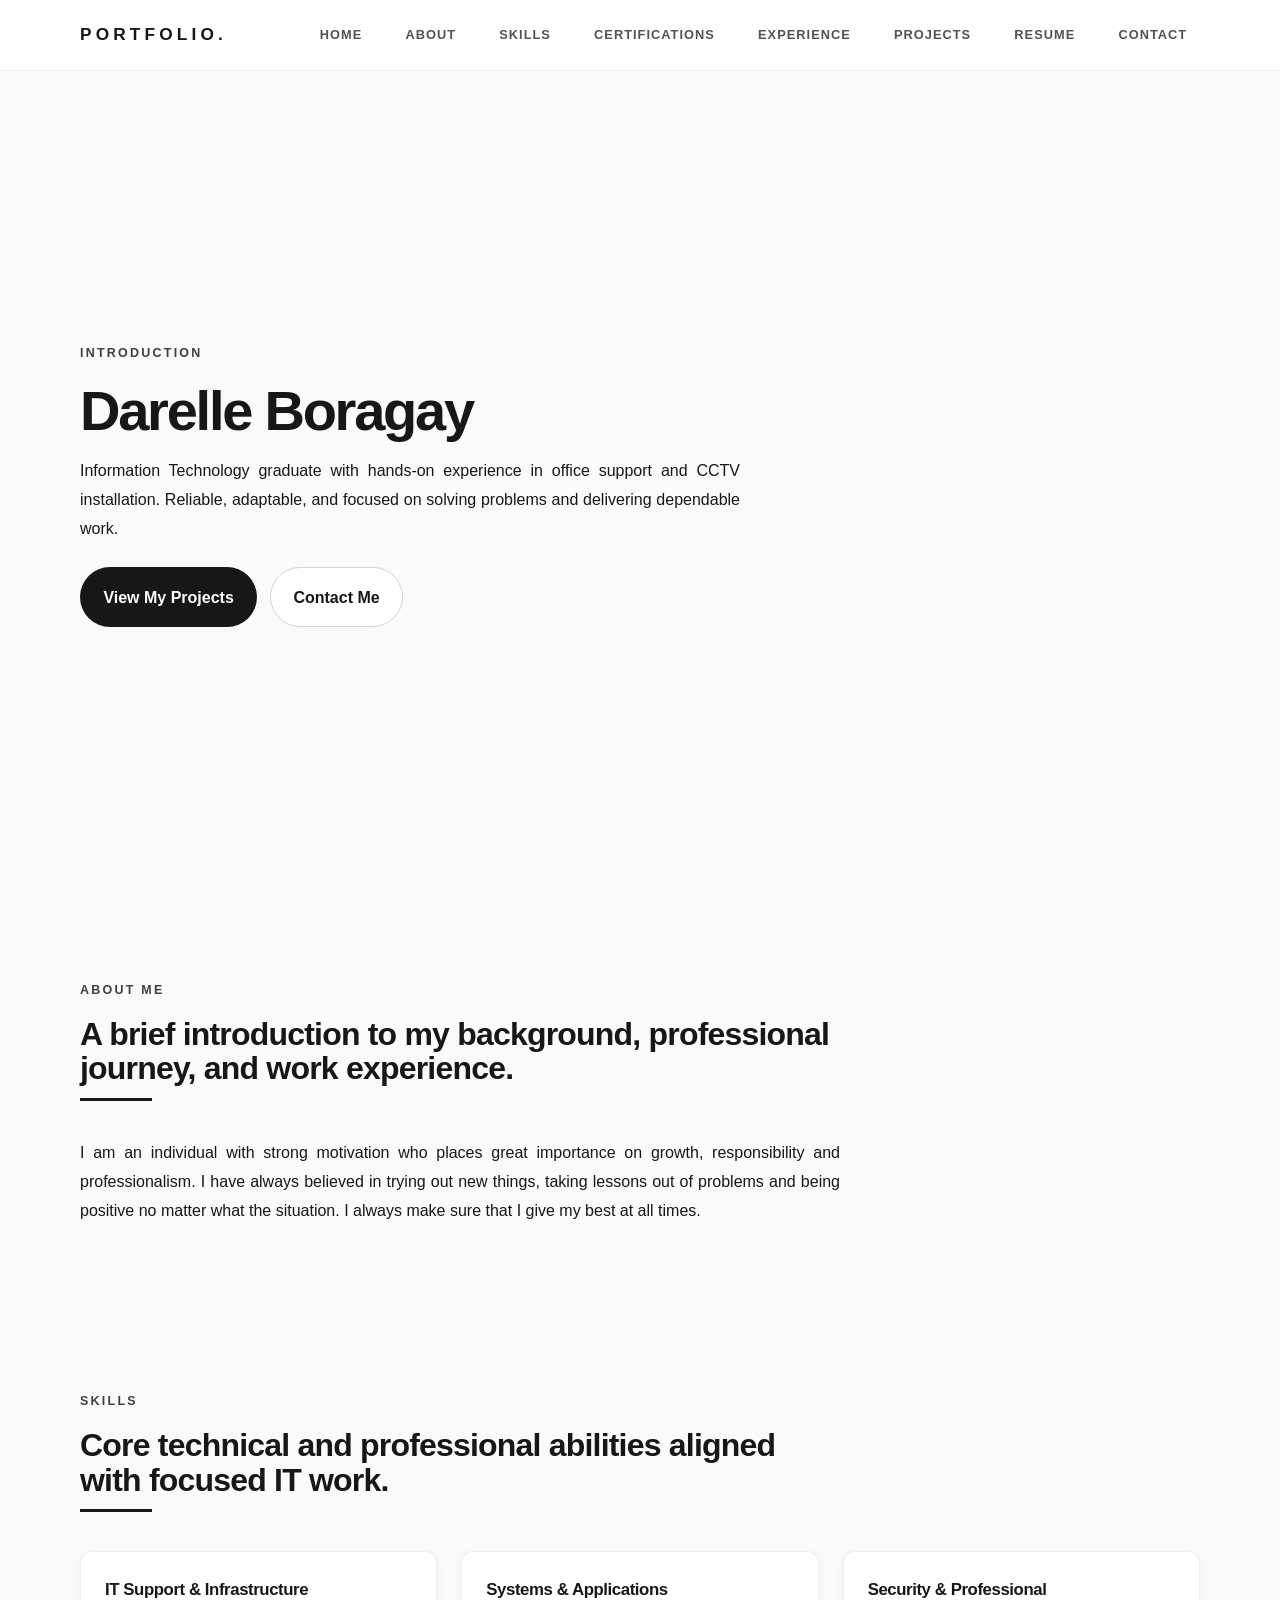
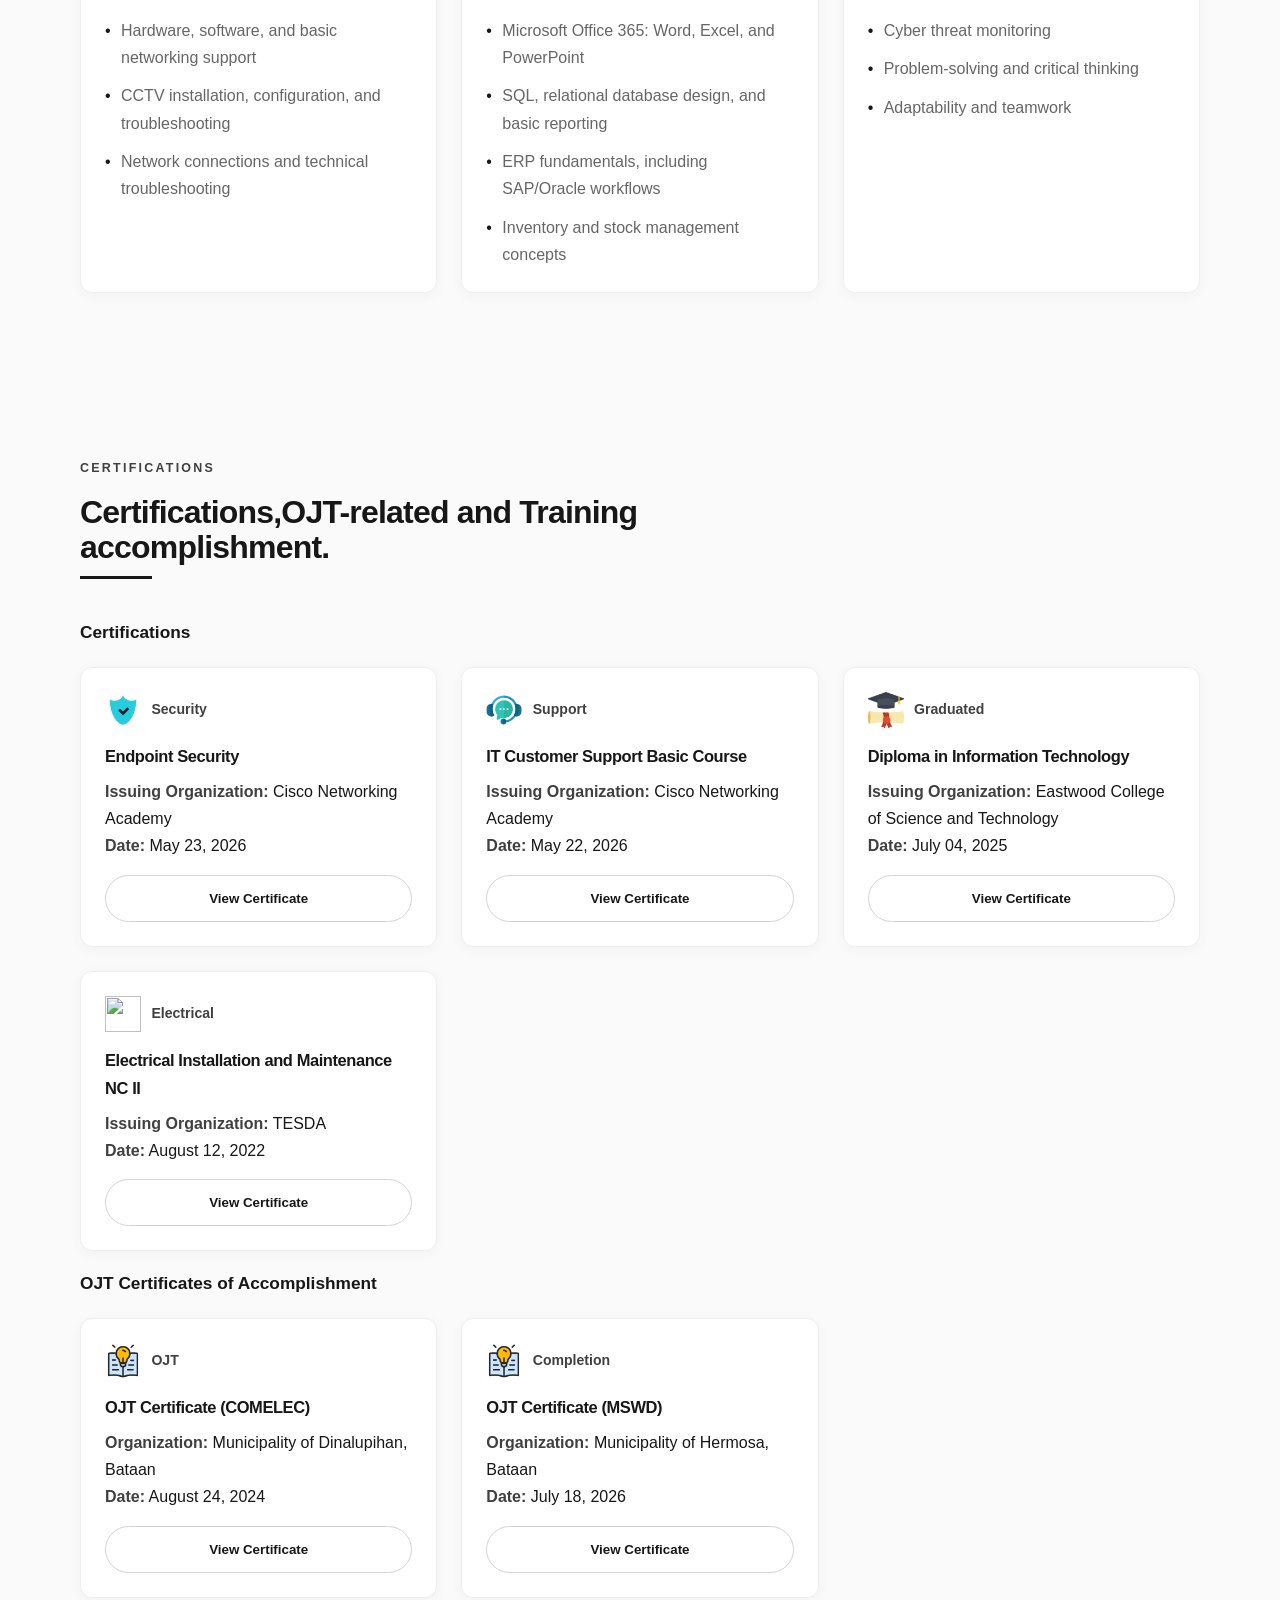
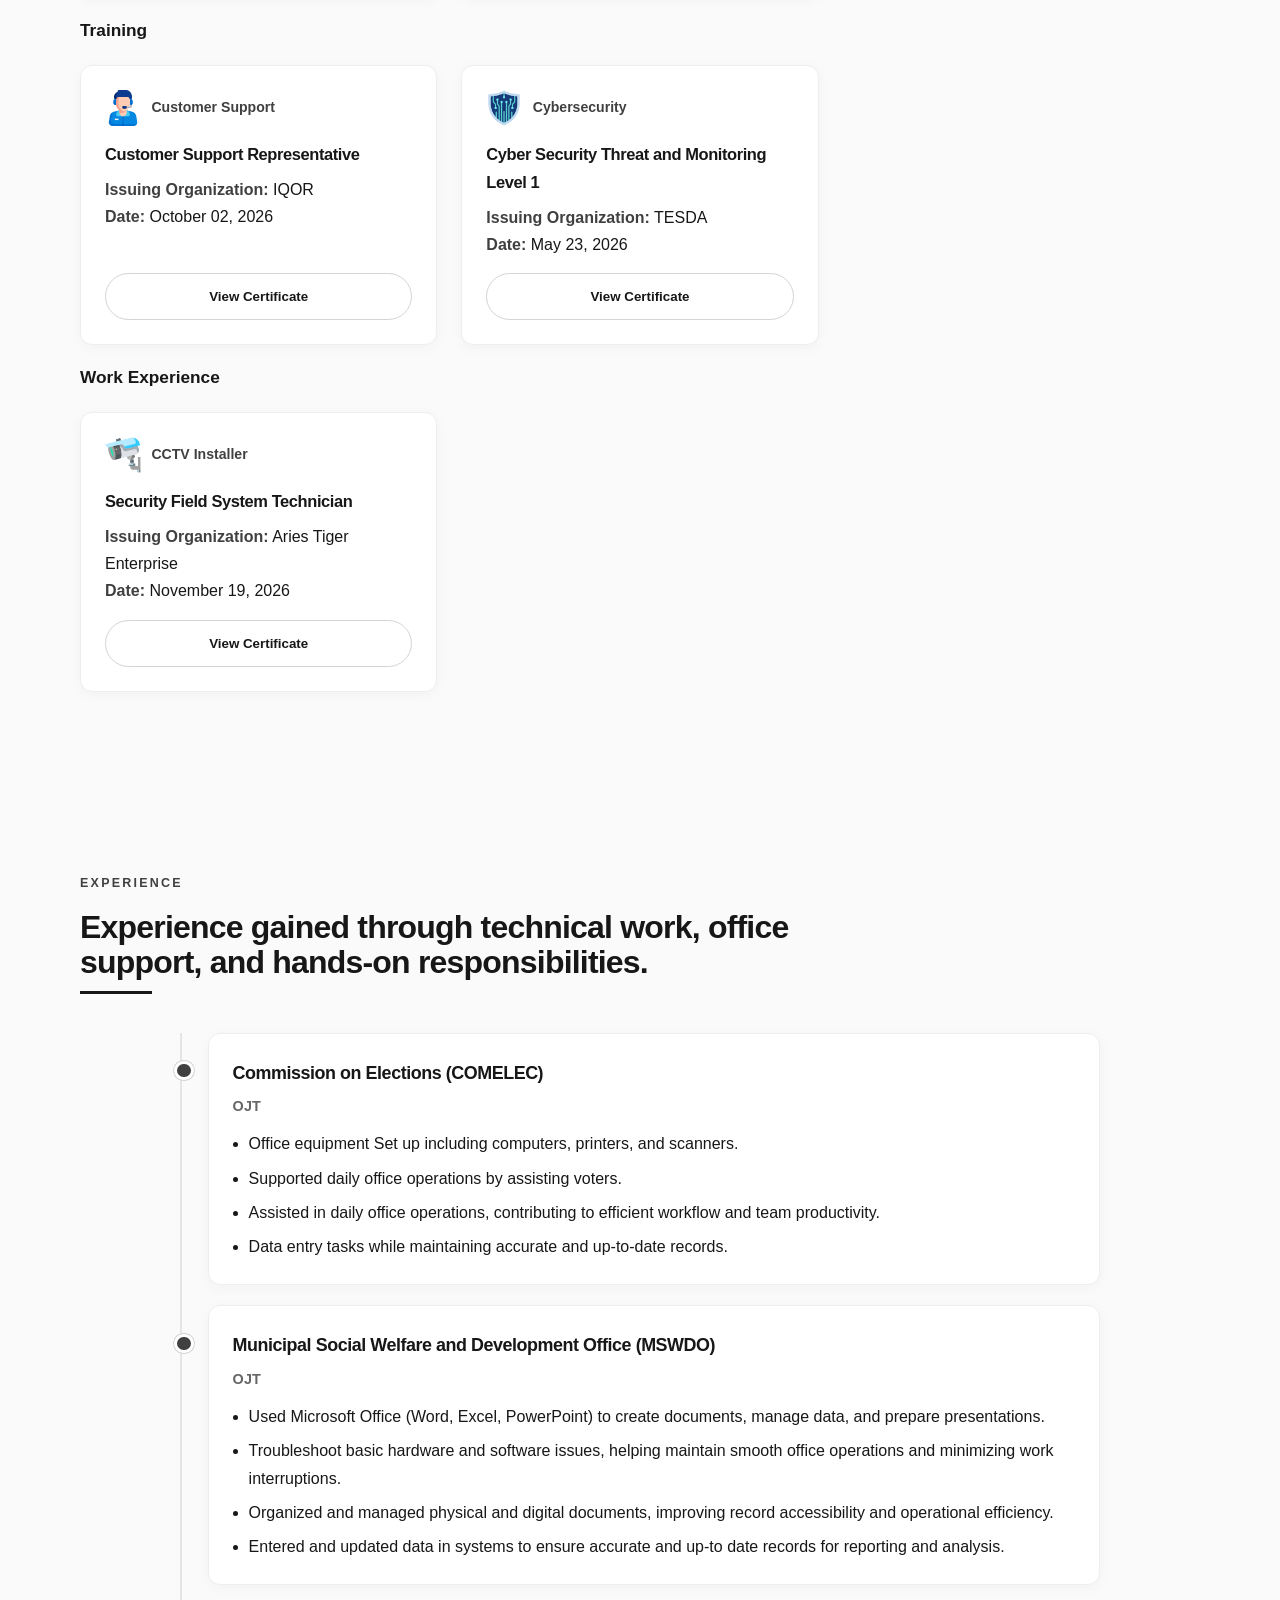
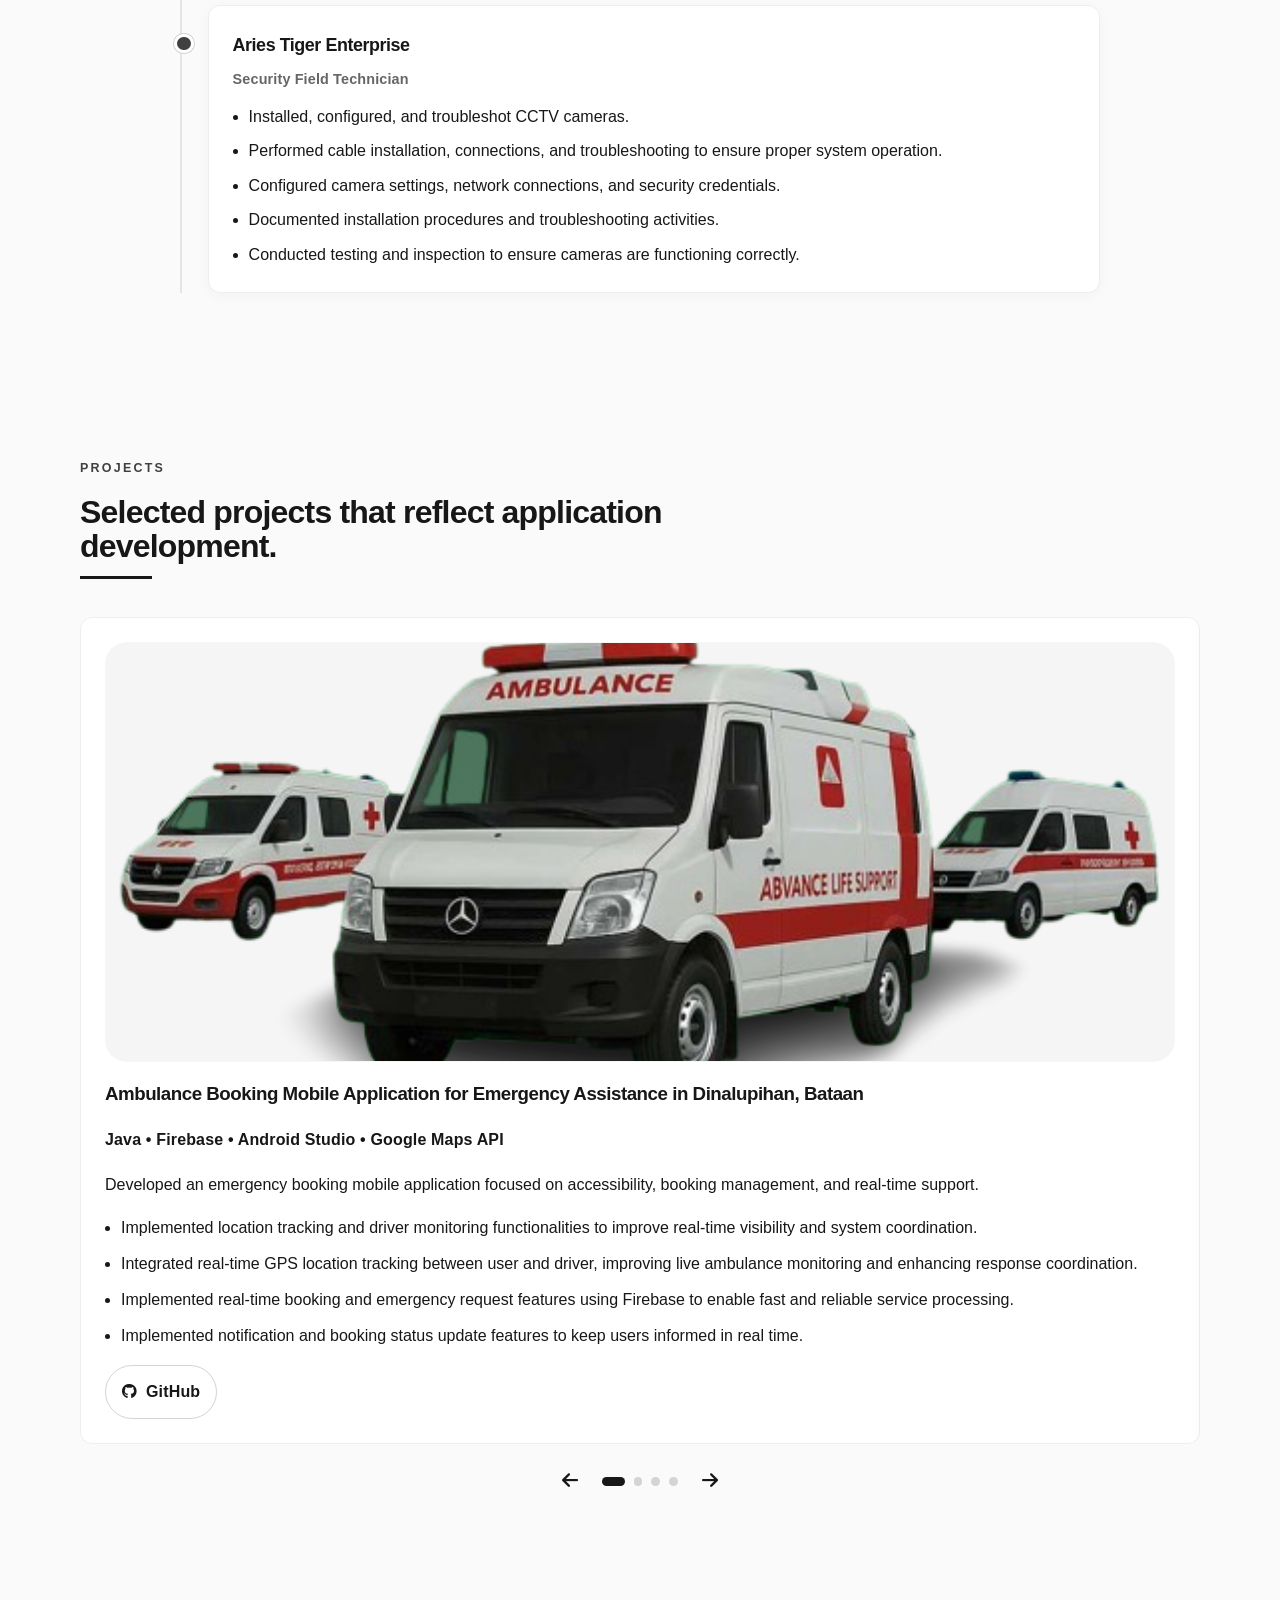
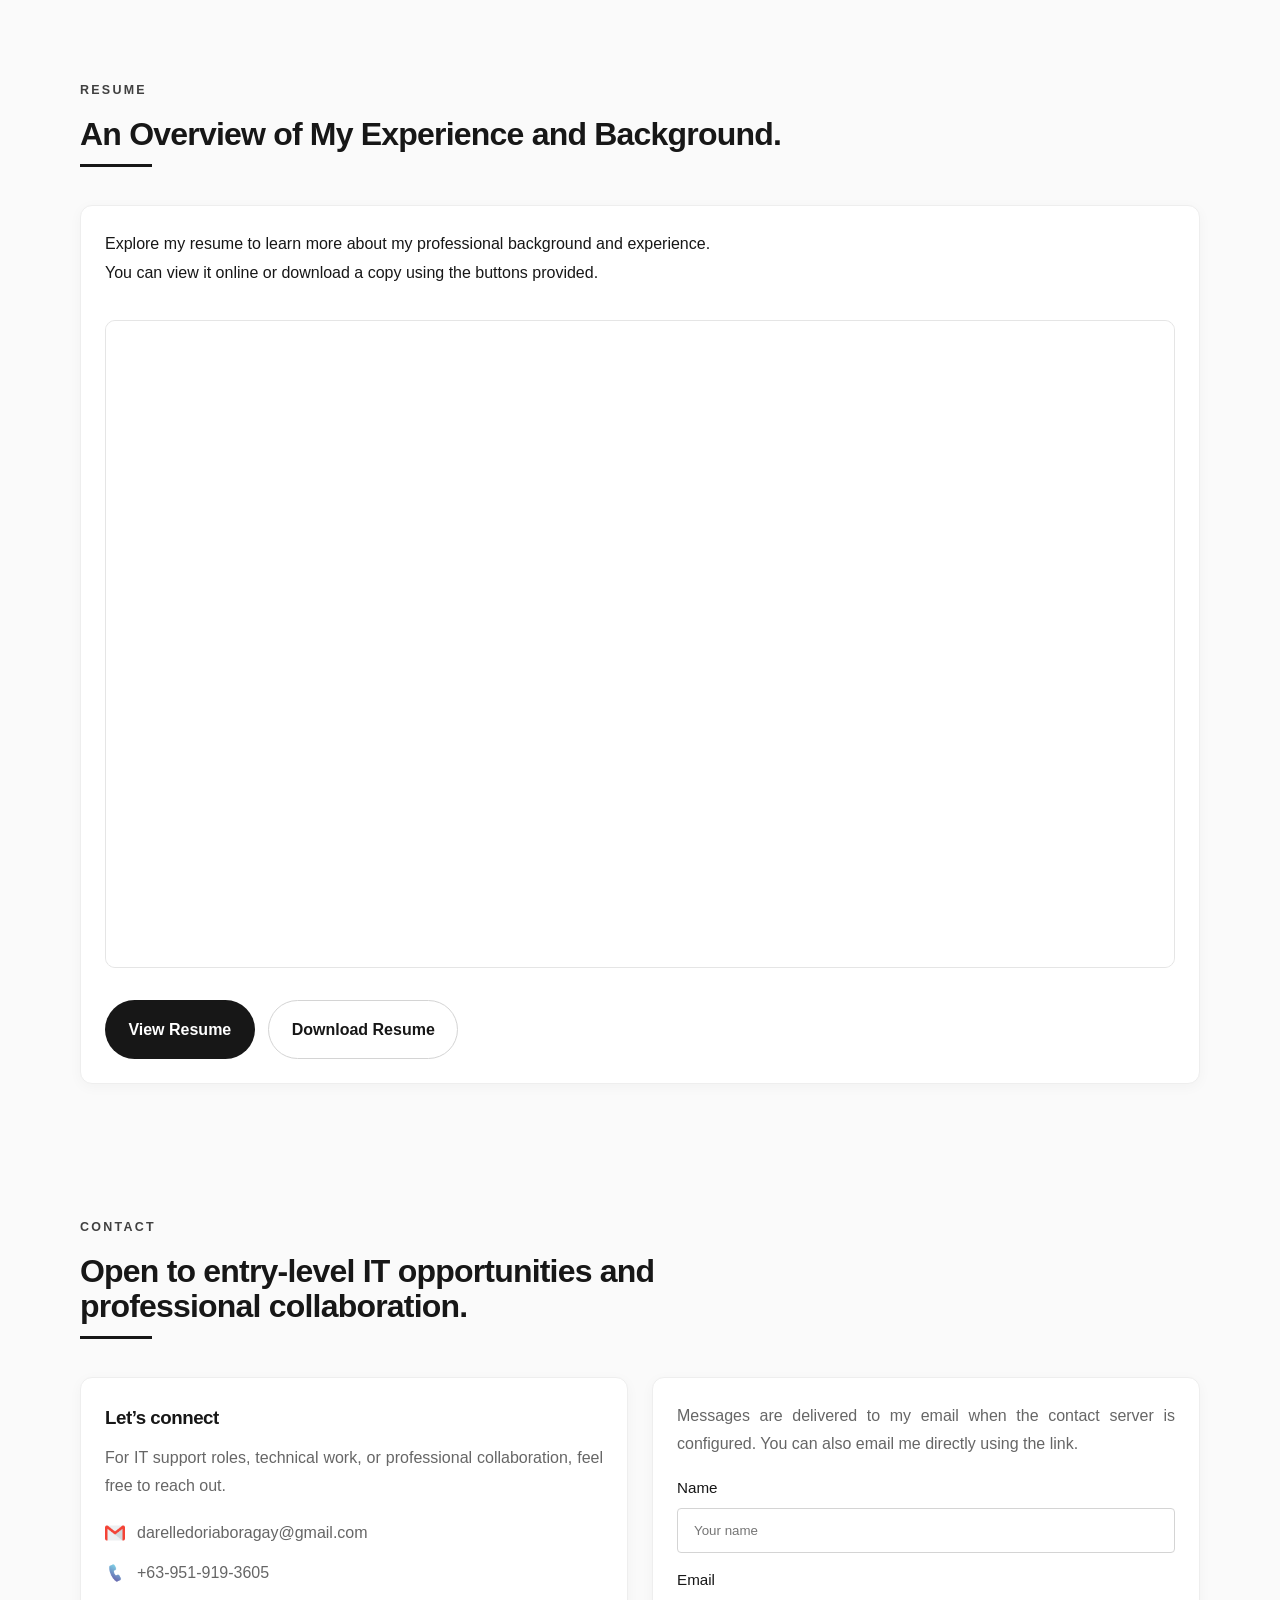
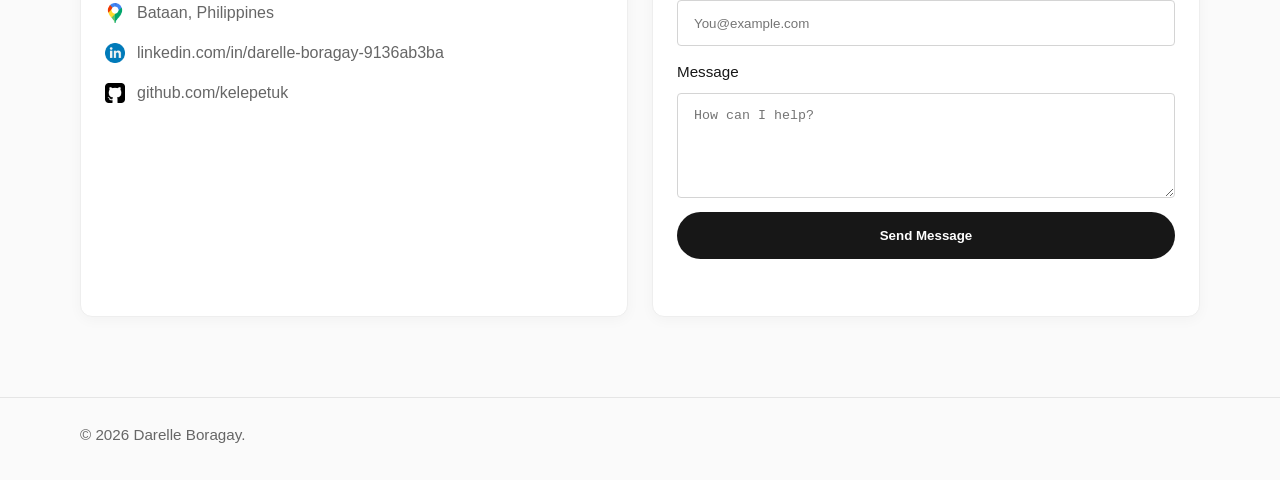
==== commit 8bcf3fda: "Update index.html" ====
--- a/index.html
+++ b/index.html
@@ -78,23 +78,25 @@
         <div class="container">
           <div class="section-heading reveal">
             <p class="eyebrow">Skills</p>
-            <h2>Core technical and professional abilities aligned with IT.</h2>
+            <h2>Core technical and professional abilities aligned with focused IT work.</h2>
           </div>
 
           <div class="skill-columns">
             <article class="skill-card reveal">
-              <h3>Technical Support</h3>
+              <h3>IT Support &amp; Infrastructure</h3>
               <ul class="skill-list"> 
-                <li>Hardware, software, and basic networking troubleshooting</li>
+                <li>Hardware, software, and basic networking support</li>
                 <li>CCTV installation, configuration, and troubleshooting</li>
                 <li>Network connections and technical troubleshooting</li>
               </ul>
             </article>
             <article class="skill-card reveal">
-              <h3>Applications</h3>
+              <h3>Systems &amp; Applications</h3>
               <ul class="skill-list">
-                <li>Microsoft Office 365 (Word, Excel, and PowerPoint)</li>
-
+                <li>Microsoft Office 365: Word, Excel, and PowerPoint</li>
+                <li>SQL, relational database design, and basic reporting</li>
+                <li>ERP fundamentals, including SAP/Oracle workflows</li>
+                <li>Inventory and stock management concepts</li>
               </ul>
             </article>
             <article class="skill-card reveal">
@@ -152,16 +154,16 @@
               </div>
               <button class="btn btn-secondary" type="button" data-cert="true" data-file="./assets/pdfs/certificate-4.pdf" data-title="Diploma in Information Technology" data-org="Eastwood College of Science and Technology" data-date="July 04, 2025">View Certificate</button>
             </article>
-            <article class="certificate-card reveal cybersecurity-card">
-              <div class="certificate-preview">
-                <div class="preview-badge"><img class="preview-category-icon" src="./assets/icons/cybersecurity.png" alt="" /> Cybersecurity</div>
-              </div>
-              <div class="certificate-details">
-                 <h3>Cyber Security Threat and Monitoring Level 1</h3>
-                <p><strong>Issuing Organization:</strong> Tesda</p>
-                <p><strong>Date:</strong> May 23, 2026</p>
-              </div>
-              <button class="btn btn-secondary" type="button" data-cert="true" data-file="./assets/images/cyber-threat-monitoring-certificate.png" data-title="Cyber Security Threat and Monitoring Level 1" data-org="TESDA">View Certificate</button>
+            <article class="certificate-card reveal">
+              <div class="certificate-preview">
+                <div class="preview-badge"><img class="preview-category-icon" src="./assets/icons/electrical.png" alt="" /> Electrical</div>
+              </div>
+              <div class="certificate-details">
+                <h3>Electrical Installation and Maintenance NC II</h3>
+                <p><strong>Issuing Organization:</strong> TESDA</p>
+                <p><strong>Date:</strong> August 12, 2022</p>
+              </div>
+              <button class="btn btn-secondary" type="button" data-cert="true" data-file="./assets/pdfs/electrical.PDF" data-title="Electrical Installation and Maintenance NC II" data-org="TESDA" data-date="August 12, 2022">View Certificate</button>
             </article>
           </div>
 
@@ -207,6 +209,17 @@
                 <p><strong>Date:</strong> October 02, 2026</p>
               </div>
               <button class="btn btn-secondary" type="button" data-cert="true" data-file="./assets/images/iqor-training-certificate.png" data-title="Customer Support Representative" data-org="IQOR">View Certificate</button>
+            </article>
+            <article class="certificate-card reveal cybersecurity-card">
+              <div class="certificate-preview">
+                <div class="preview-badge"><img class="preview-category-icon" src="./assets/icons/cybersecurity.png" alt="" /> Cybersecurity</div>
+              </div>
+              <div class="certificate-details">
+                 <h3>Cyber Security Threat and Monitoring Level 1</h3>
+                <p><strong>Issuing Organization:</strong> TESDA</p>
+                <p><strong>Date:</strong> May 23, 2026</p>
+              </div>
+              <button class="btn btn-secondary" type="button" data-cert="true" data-file="./assets/images/cyber-threat-monitoring-certificate.png" data-title="Cyber Security Threat and Monitoring Level 1" data-org="TESDA" data-date="May 23, 2026">View Certificate</button>
             </article>
           </div>
  <div class="section-subheading reveal">
@@ -241,7 +254,7 @@
                 <h4>Commission on Elections (COMELEC)</h4>
                 <h3 class="ojt-label">OJT</h3>
                 <ul>
-                  <li>Office equipment Set up including computers, printers, and biometrics. </li>
+                  <li>Office equipment Set up including computers, printers, and scanners. </li>
                   <li>Supported daily office operations by assisting voters. 
 </li>
                  <li>Assisted in daily office operations, contributing to efficient workflow
@@ -264,16 +277,16 @@
                   <li>Organized and managed physical and digital documents, improving
 record accessibility and operational efficiency.</li>
                   <li>Entered and updated data in systems to ensure accurate and up-to
-date records.</li>
+date records for reporting and analysis.</li>
                 </ul>
               </div>
             </article>
             <article class="experience-card reveal">
               <div class="experience-item">
                 <h4>Aries Tiger Enterprise</h4>
-                <h3 class="ojt-label">Security Field System Technician</h3>
+                <h3 class="ojt-label">Security Field Technician</h3>
                 <ul>
-                  <li>Installed, configured, and troubleshoot CCTV cameras.</li>
+                  <li>Installed, configured, and troubleshot CCTV cameras.</li>
                   <li>Performed cable installation, connections, and troubleshooting to ensure proper system operation.</li>
                   <li>Configured camera settings, network connections, and security credentials.</li>
                   <li>Documented installation procedures and troubleshooting activities.</li>
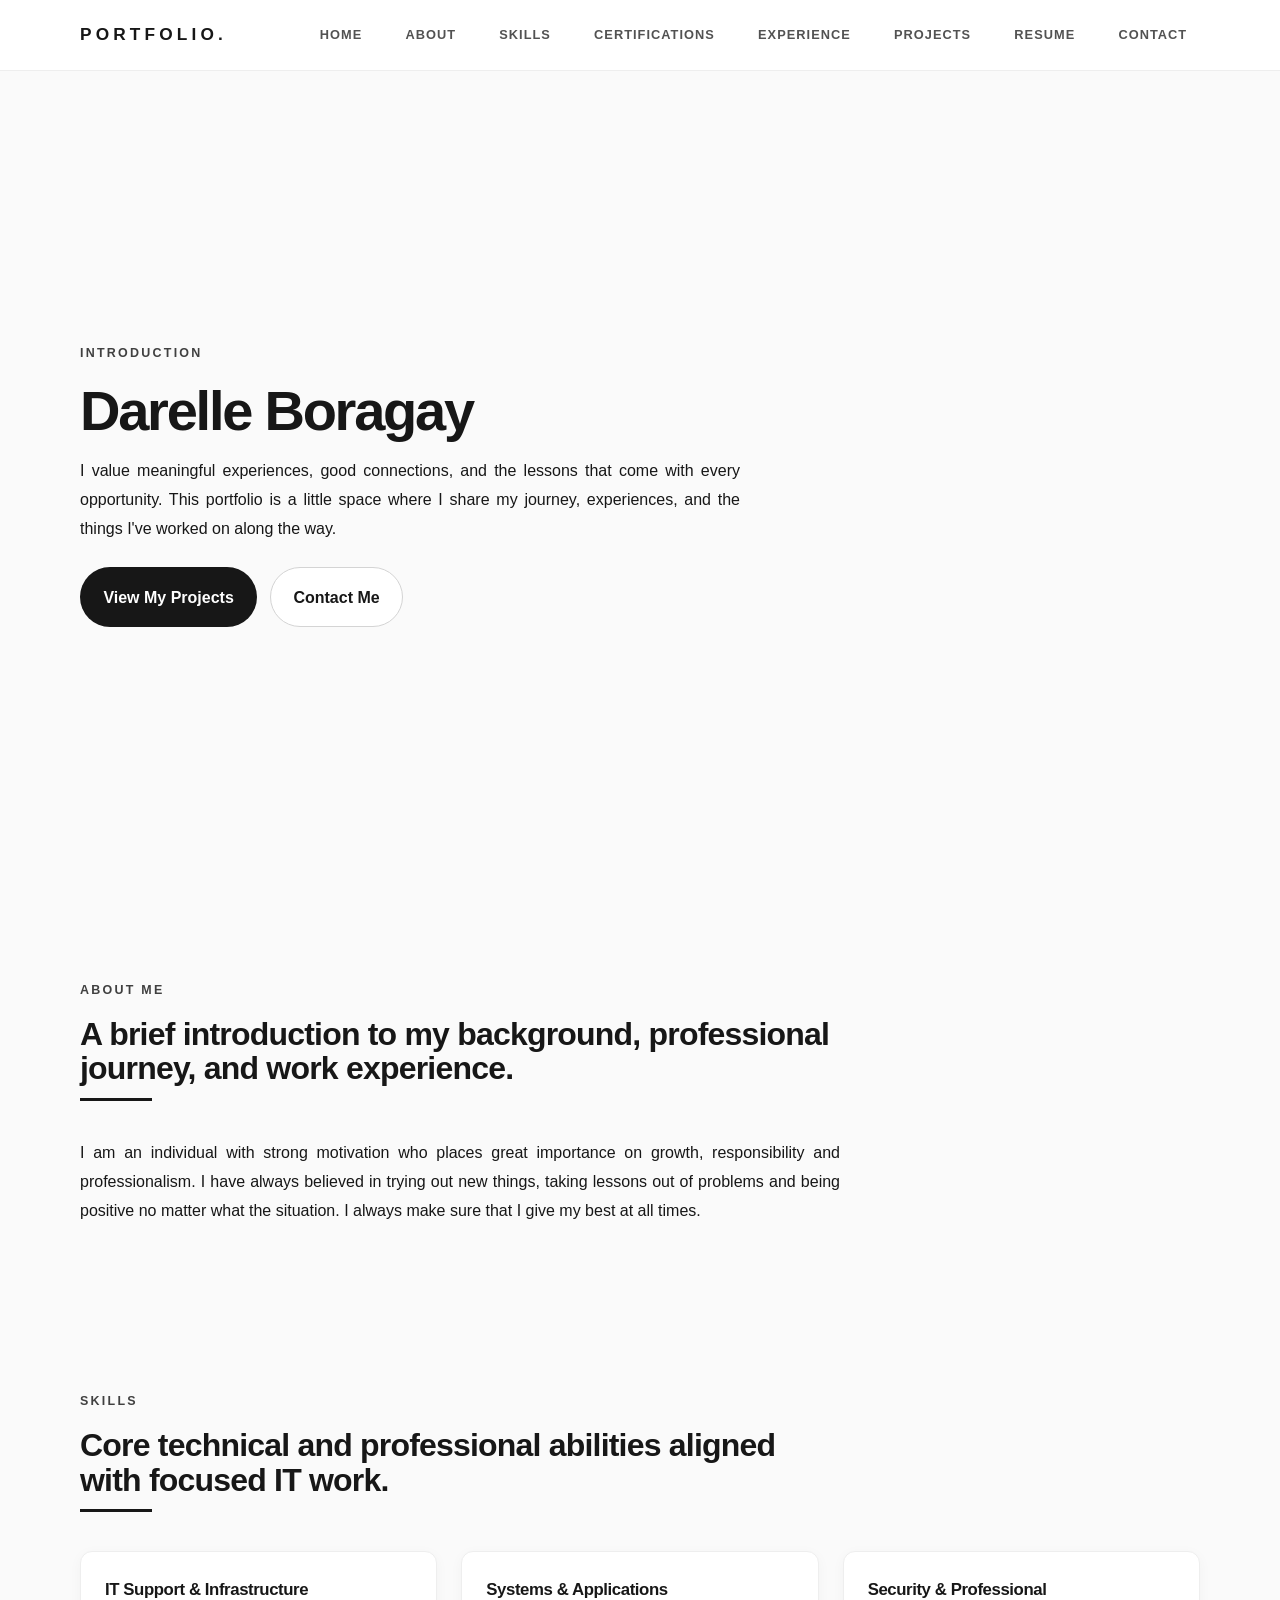
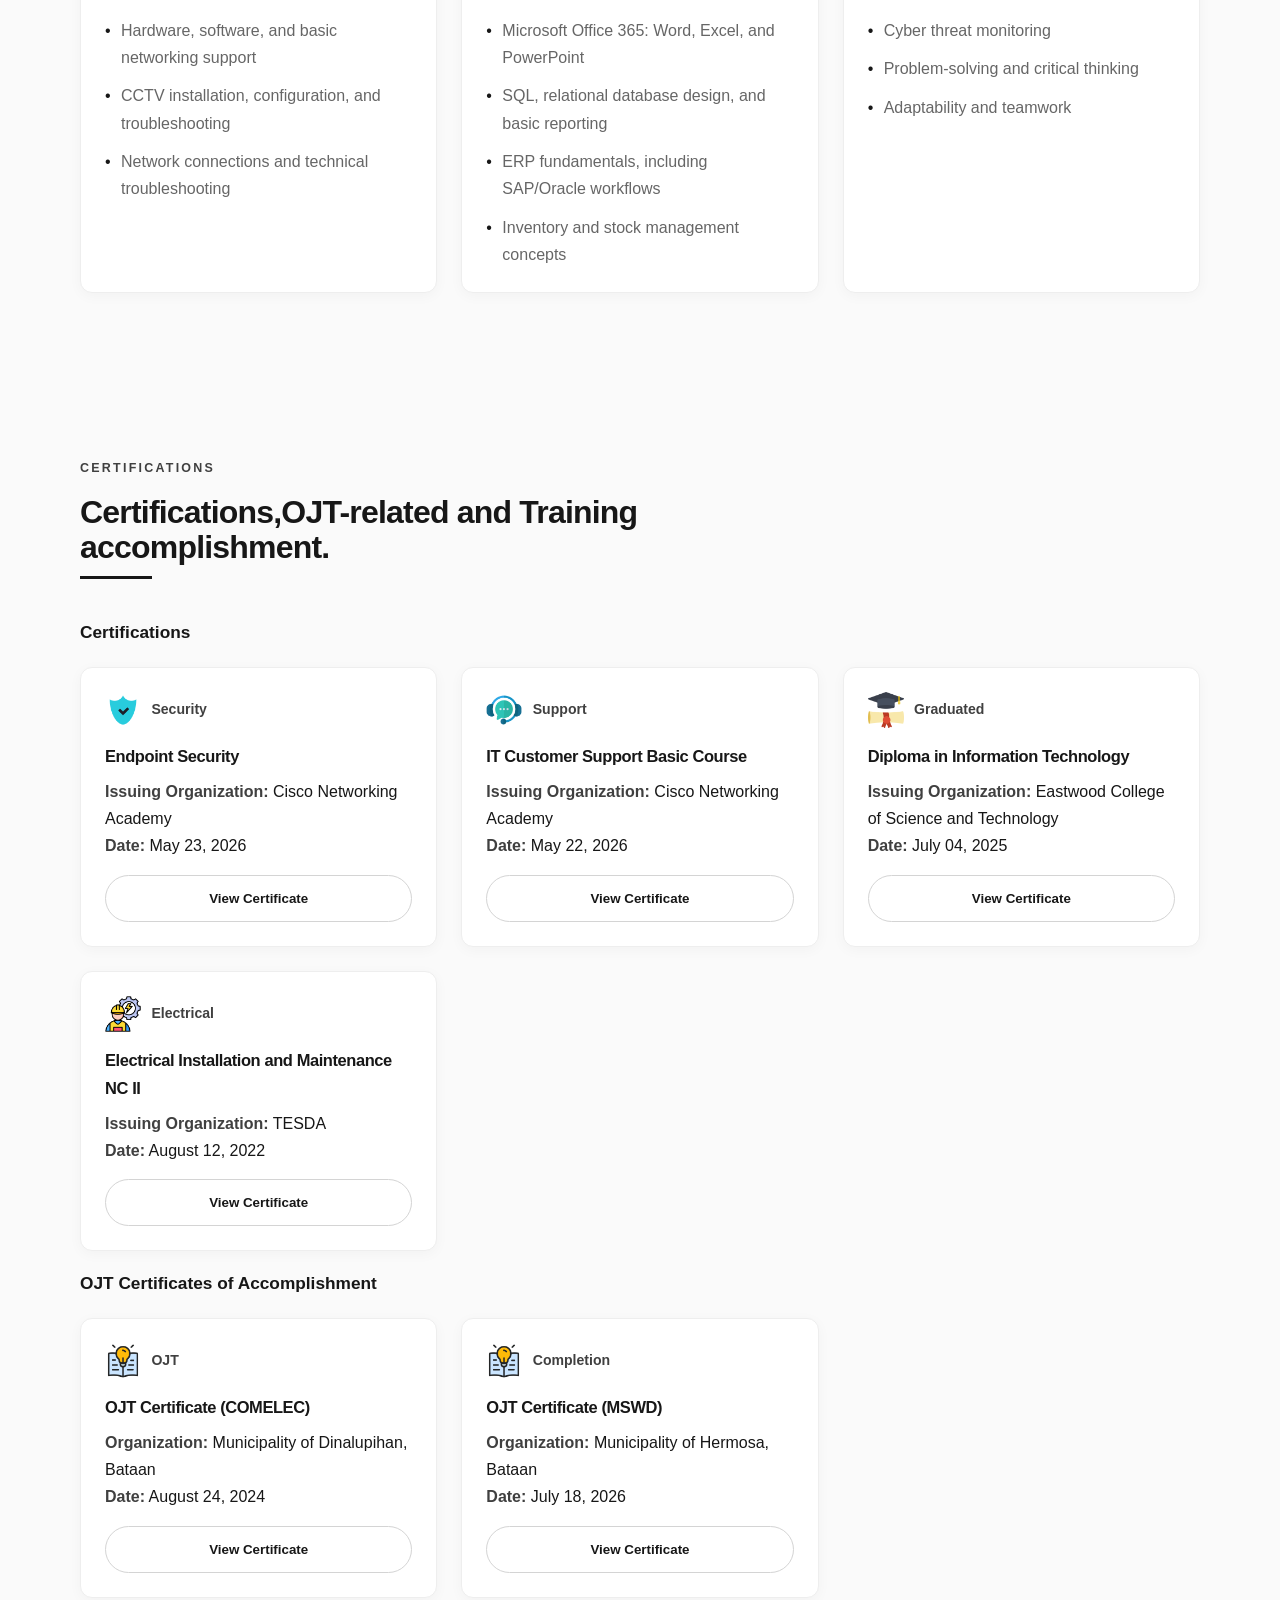
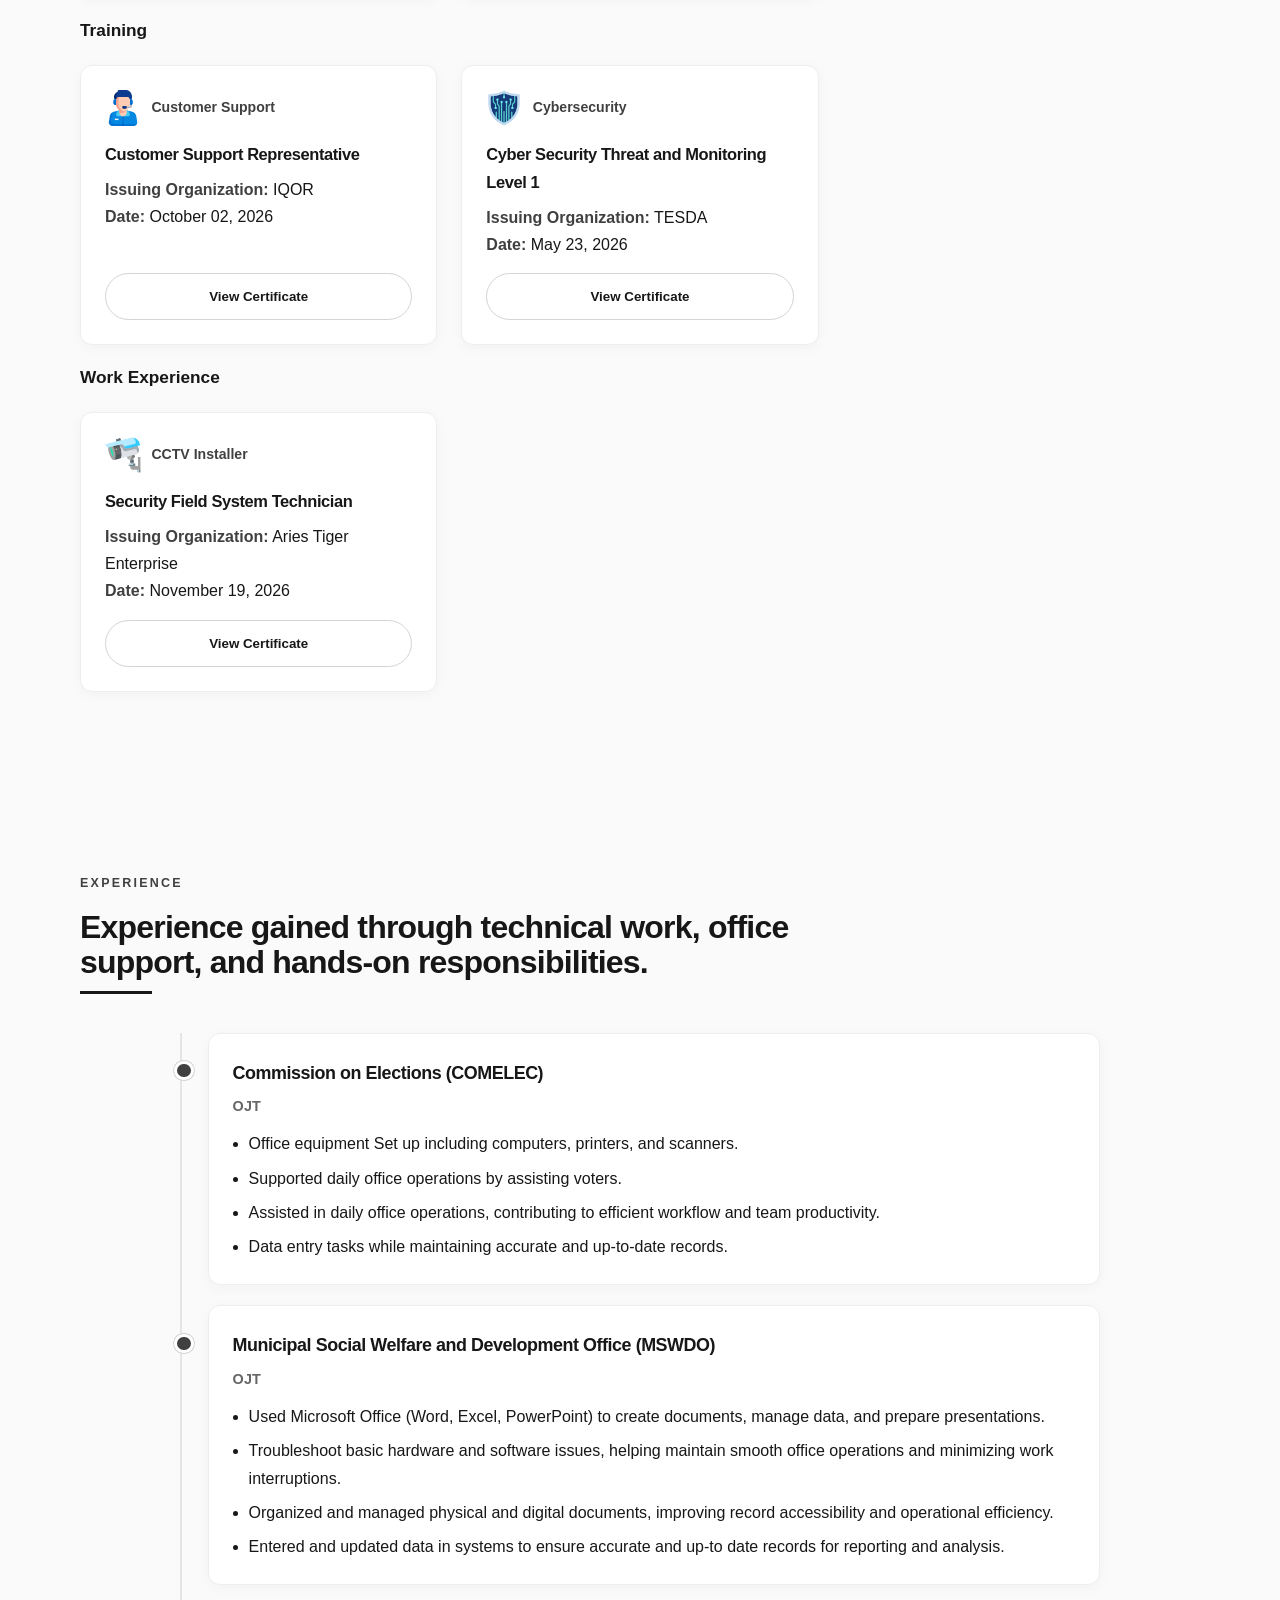
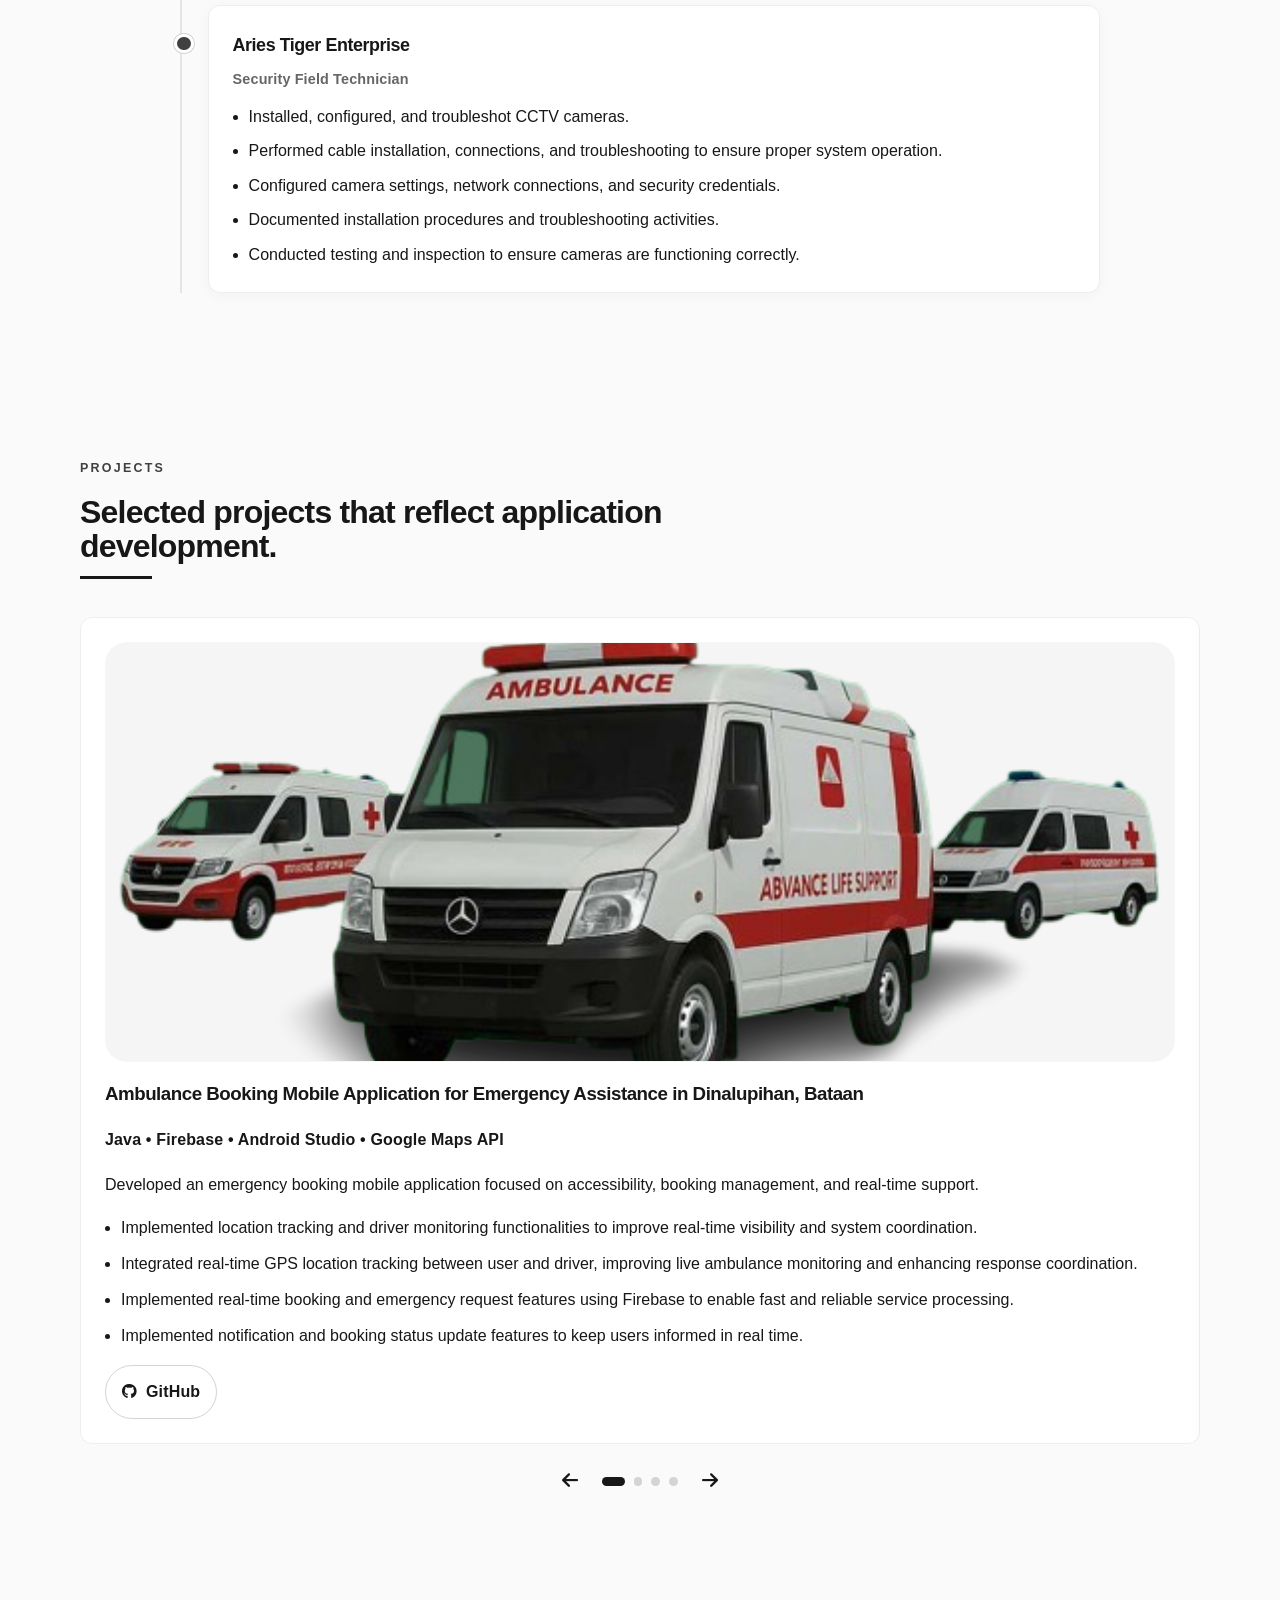
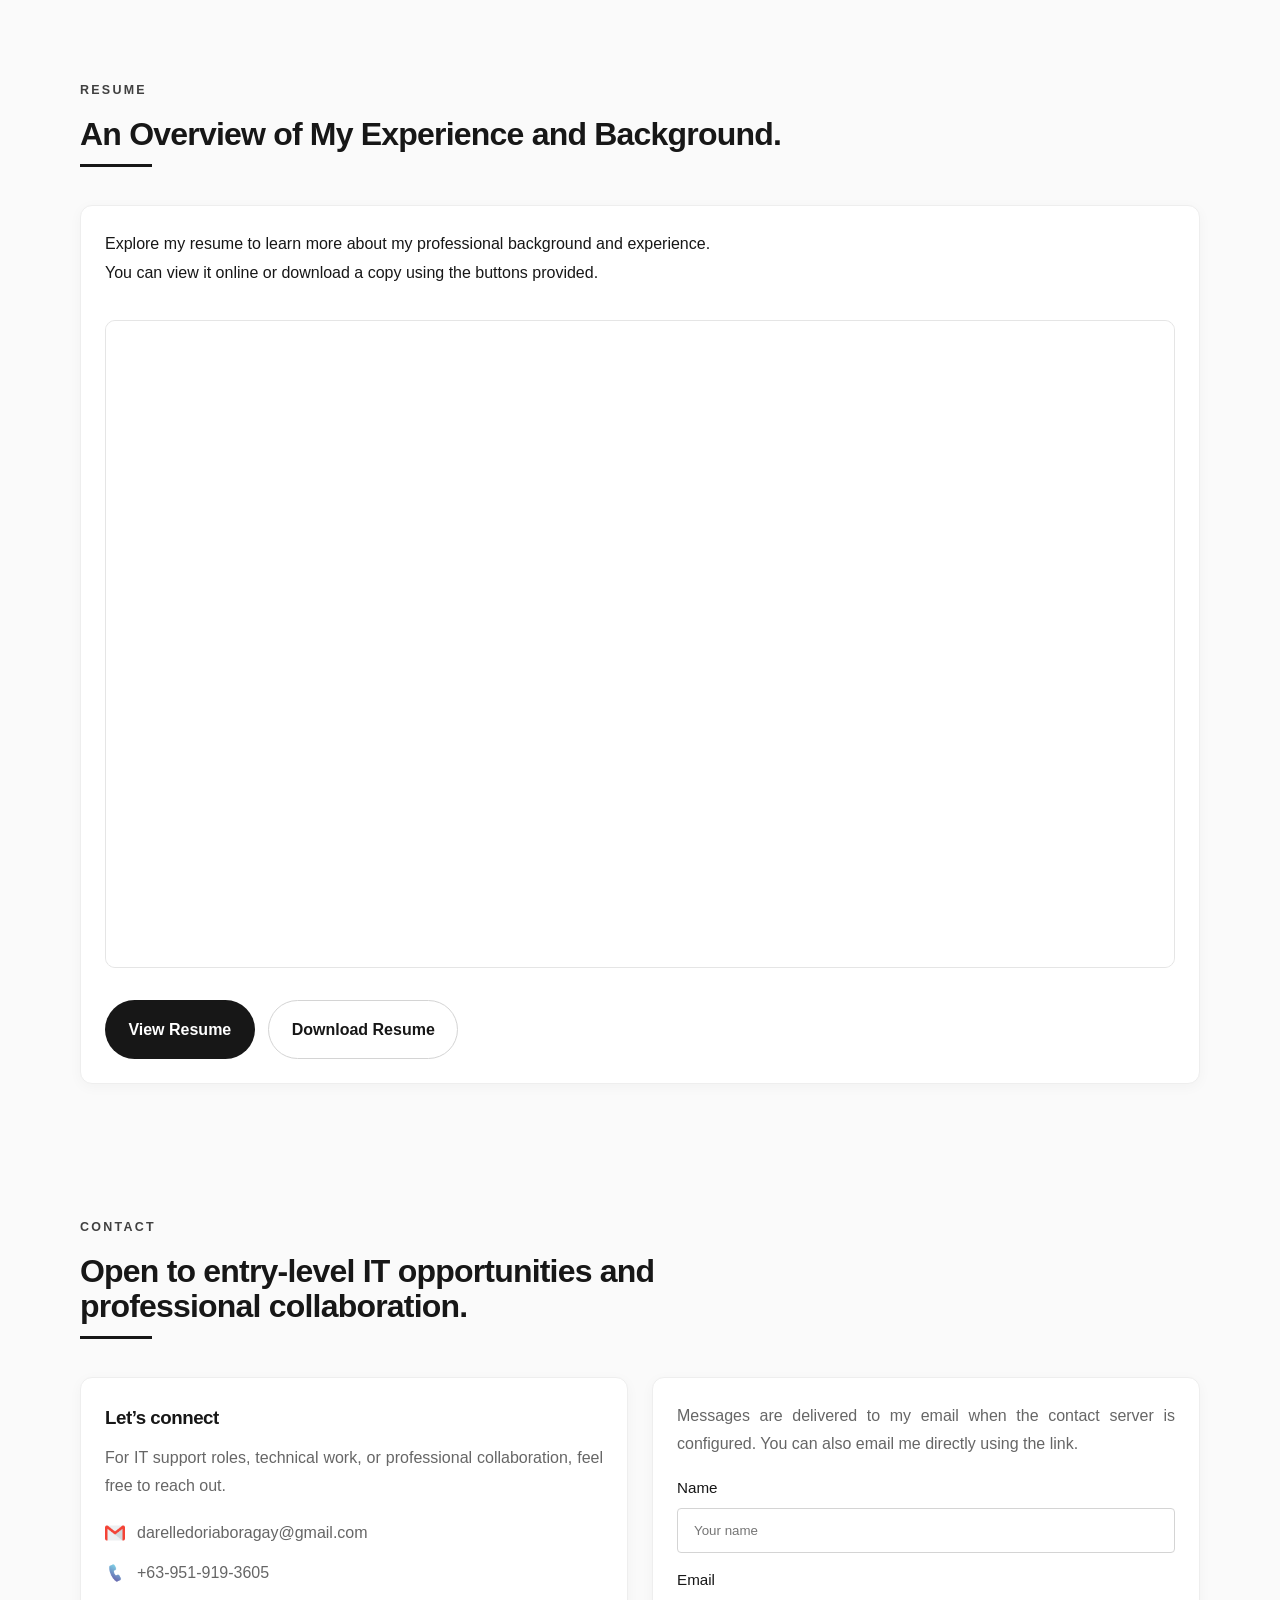
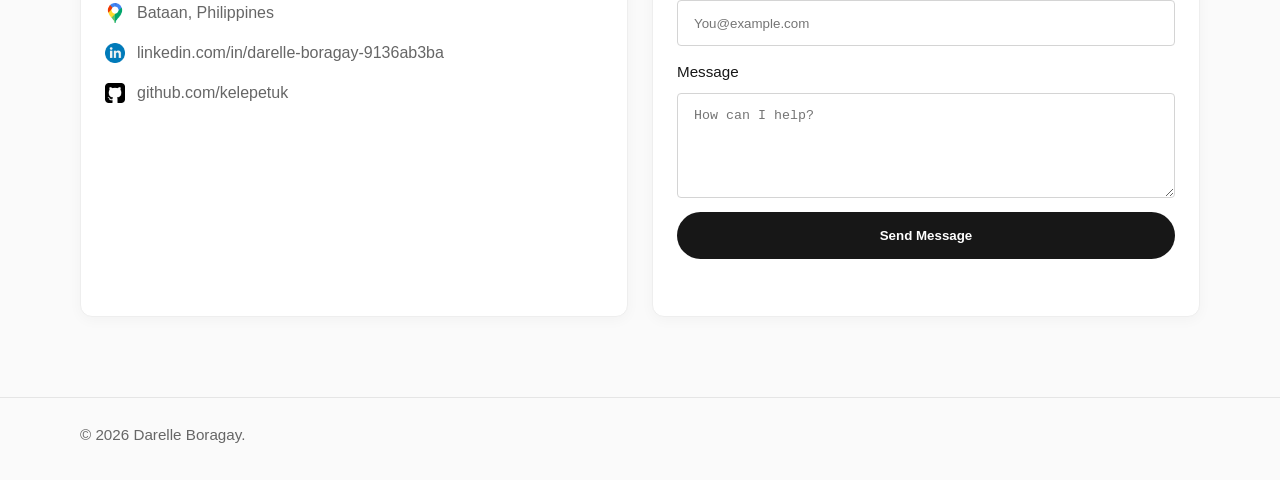
==== commit da0d0b63: "Update index.html" ====
--- a/index.html
+++ b/index.html
@@ -7,7 +7,7 @@
     <meta name="referrer" content="no-referrer-when-downgrade">
     <meta name="description" content="Darelle Boragay's IT portfolio, featuring technical support experience, CCTV installation, projects, and certifications." />
     <meta name="theme-color" content="#fafafa" />
-    <title>Darelle Boragay | Portfolio</title>
+    <title>Portfolio</title>
         <!-- Favicons: browsers prefer .ico or PNG sizes. Use generated files (favicon.ico, favicon-32.png, favicon-16.png).
           Keep profile.jpg as a fallback but generate proper favicons and deploy them to the site root. -->
         <link rel="icon" href="./assets/icons/favicon.ico?v=2" />
@@ -52,7 +52,7 @@
             <p class="eyebrow">INTRODUCTION</p>
             <h1>Darelle Boragay</h1>
            
-            <p class="hero-copy">Information Technology graduate with hands-on experience in office support and CCTV installation. Reliable, adaptable, and focused on solving problems and delivering dependable work.</p>
+            <p class="hero-copy">I value meaningful experiences, good connections, and the lessons that come with every opportunity. This portfolio is a little space where I share my journey, experiences, and the things I've worked on along the way.</p>
             <div class="hero-actions">
               <a class="btn btn-primary" href="#projects">View My Projects</a>
               <a class="btn btn-secondary" href="#contact">Contact Me</a>
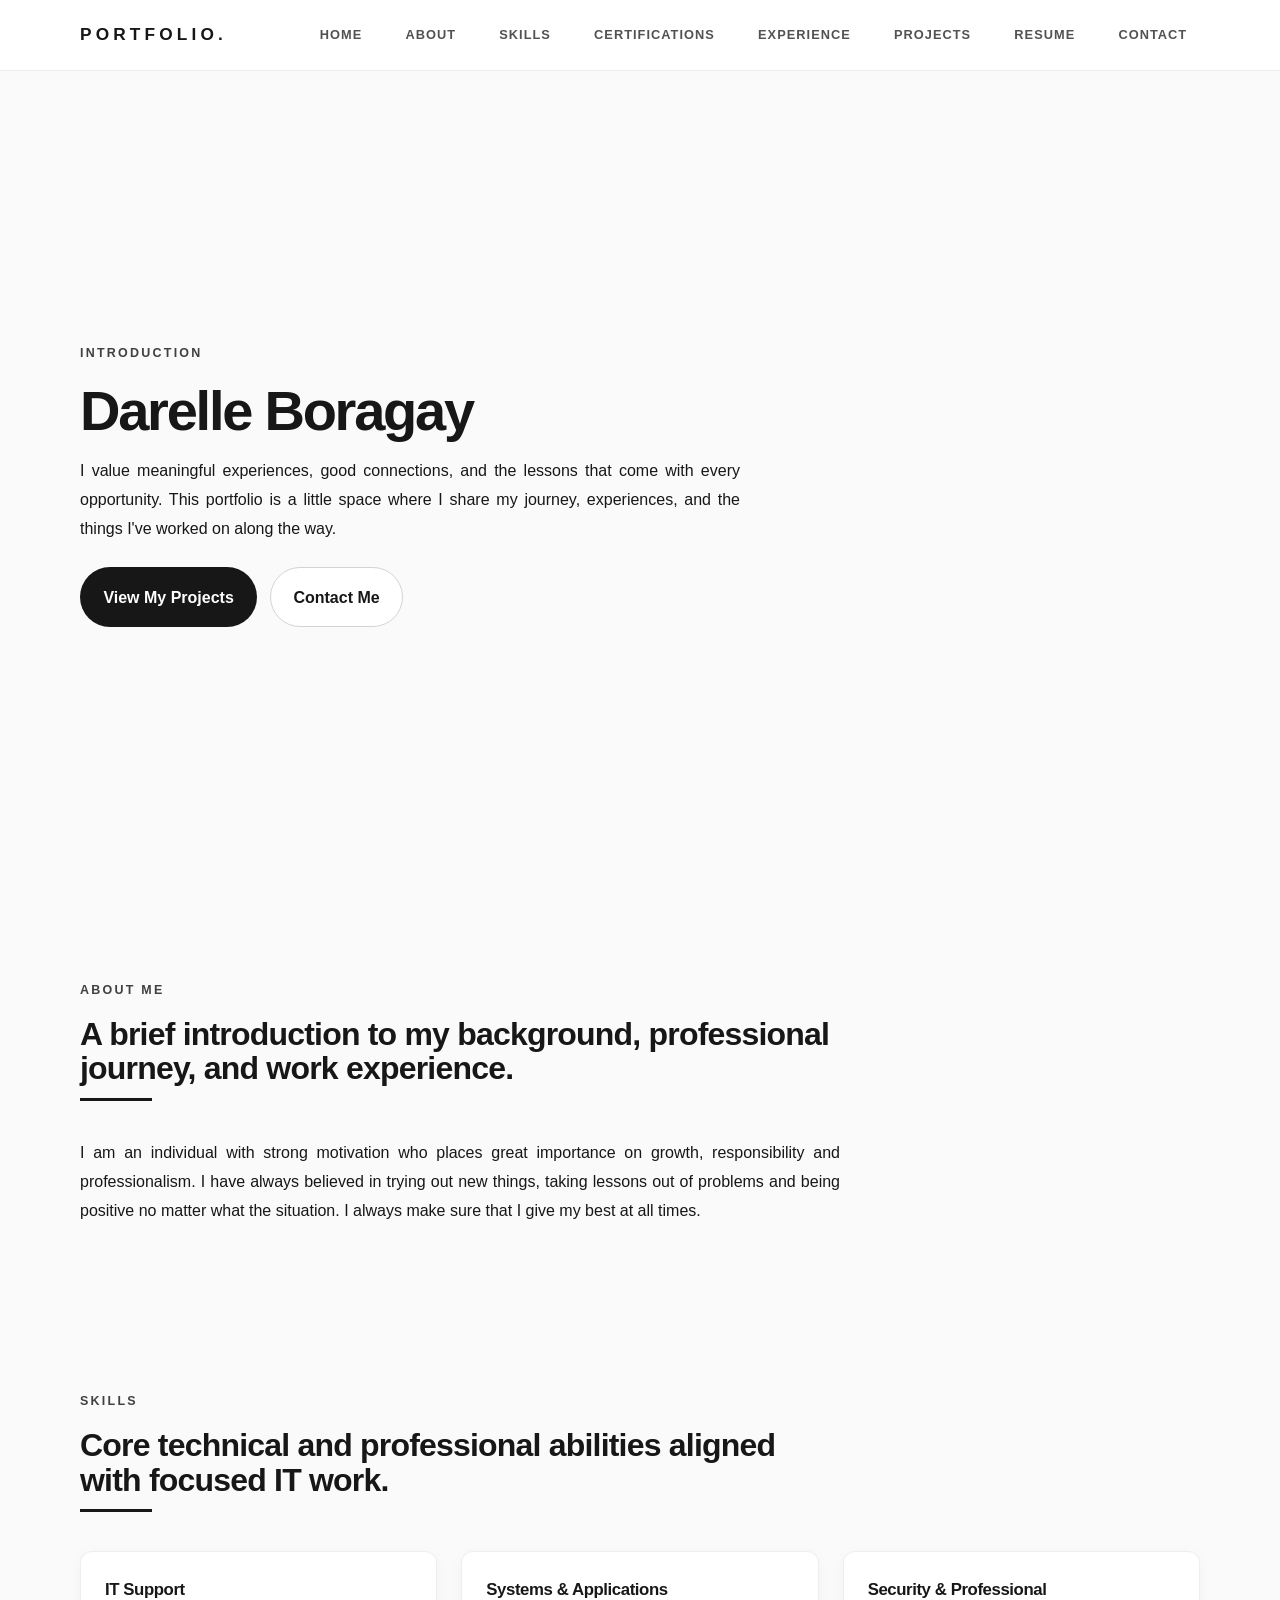
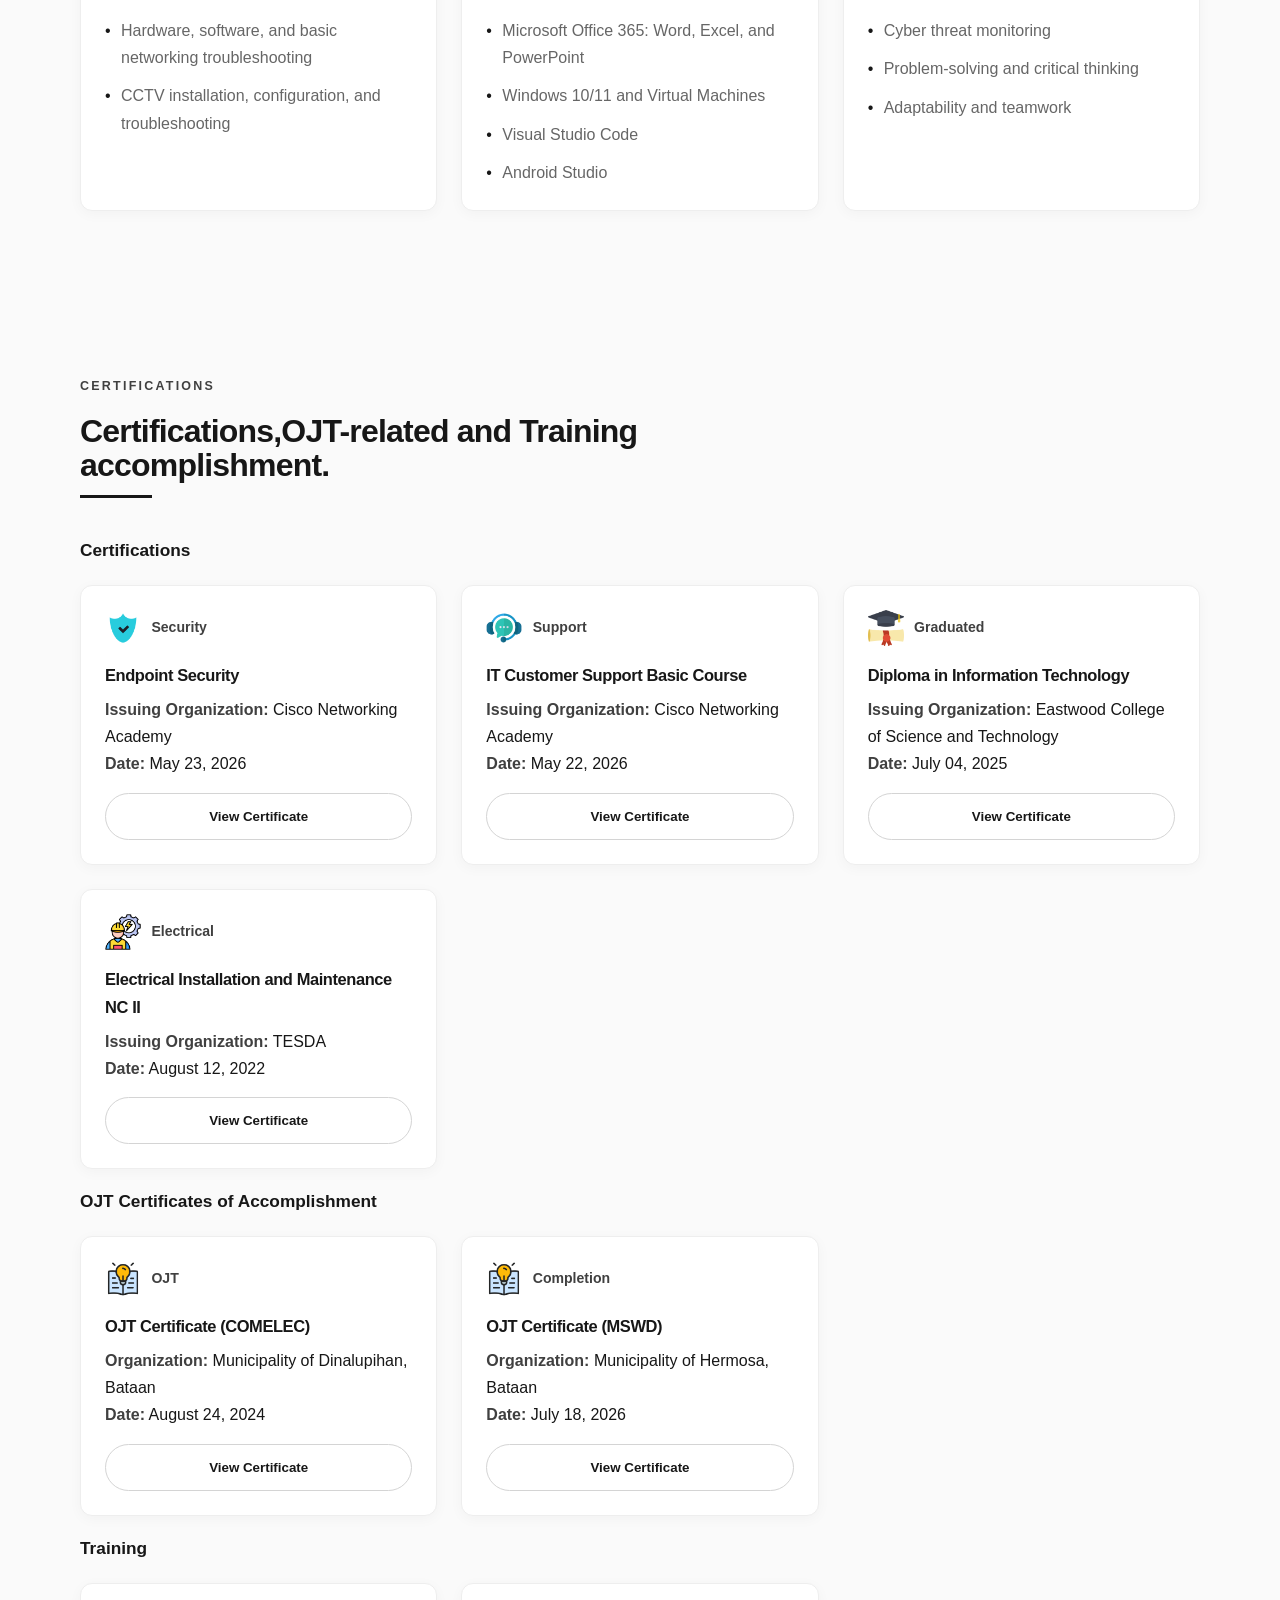
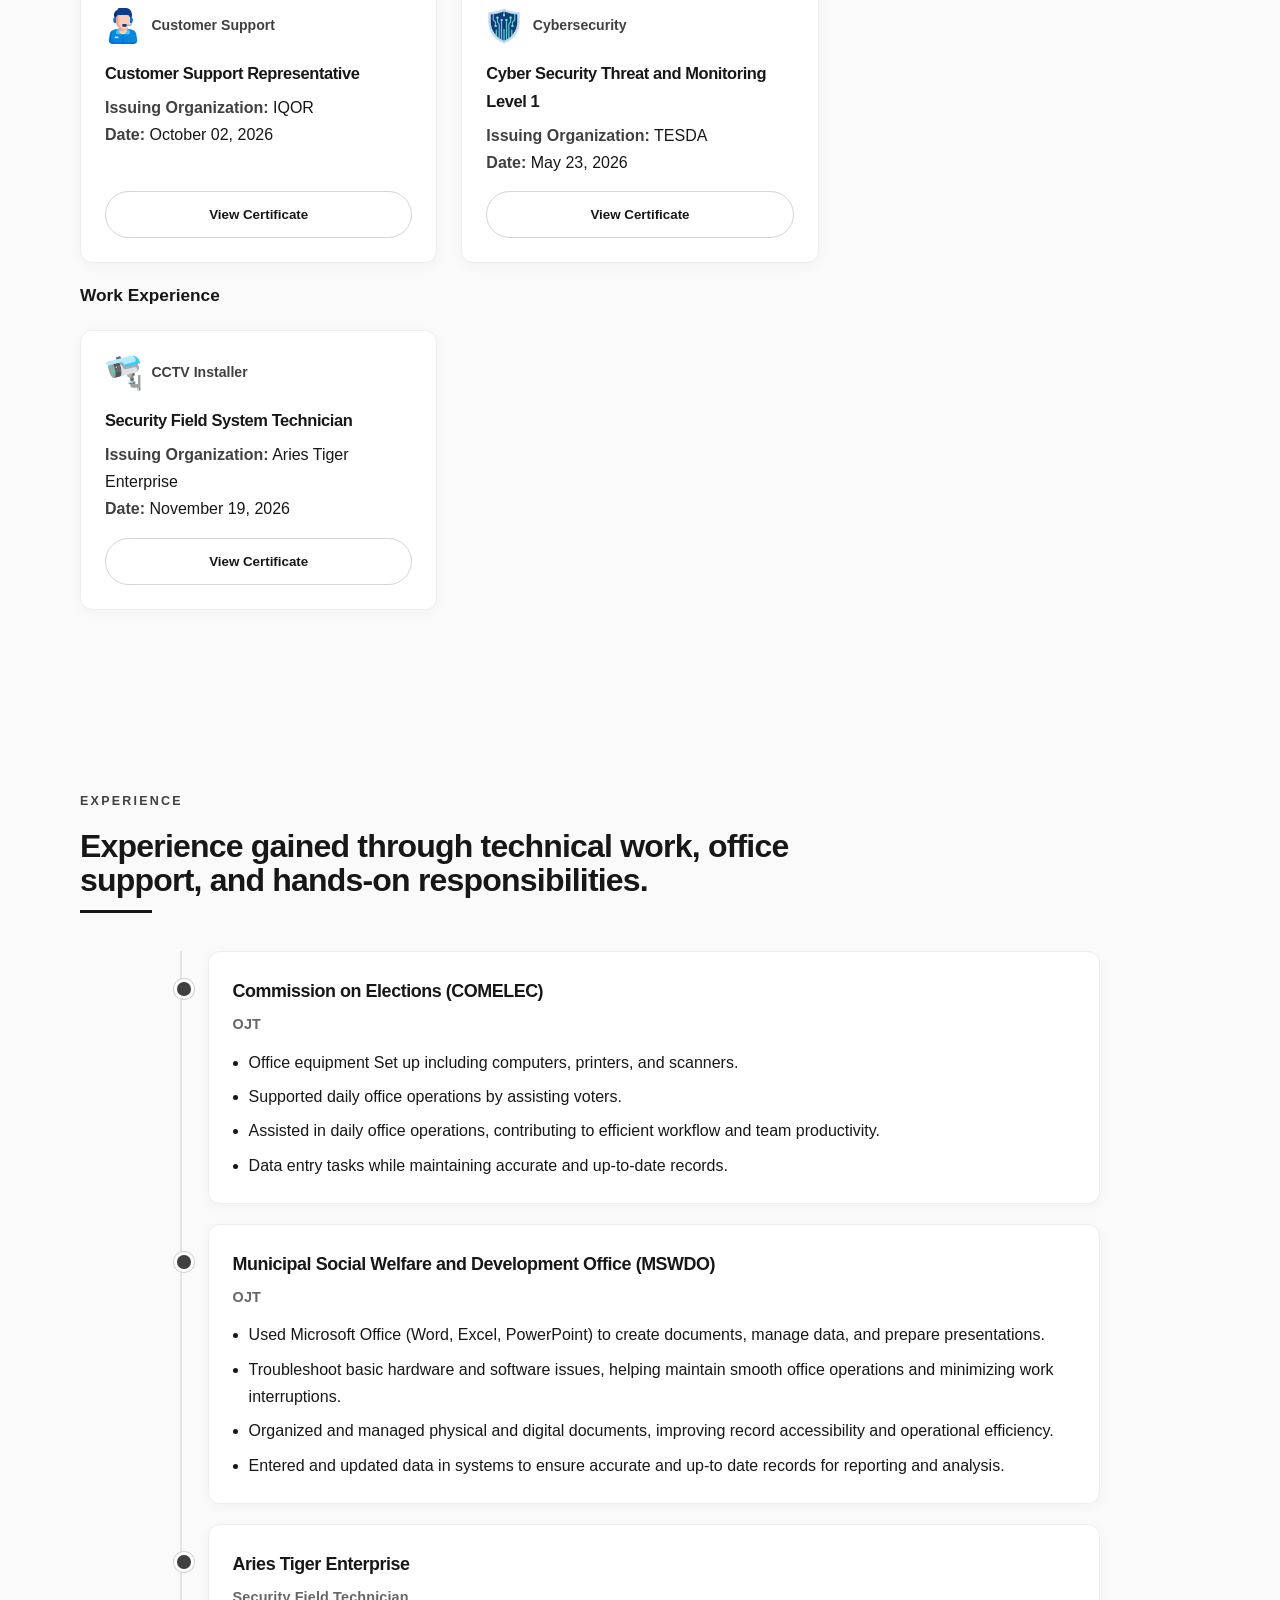
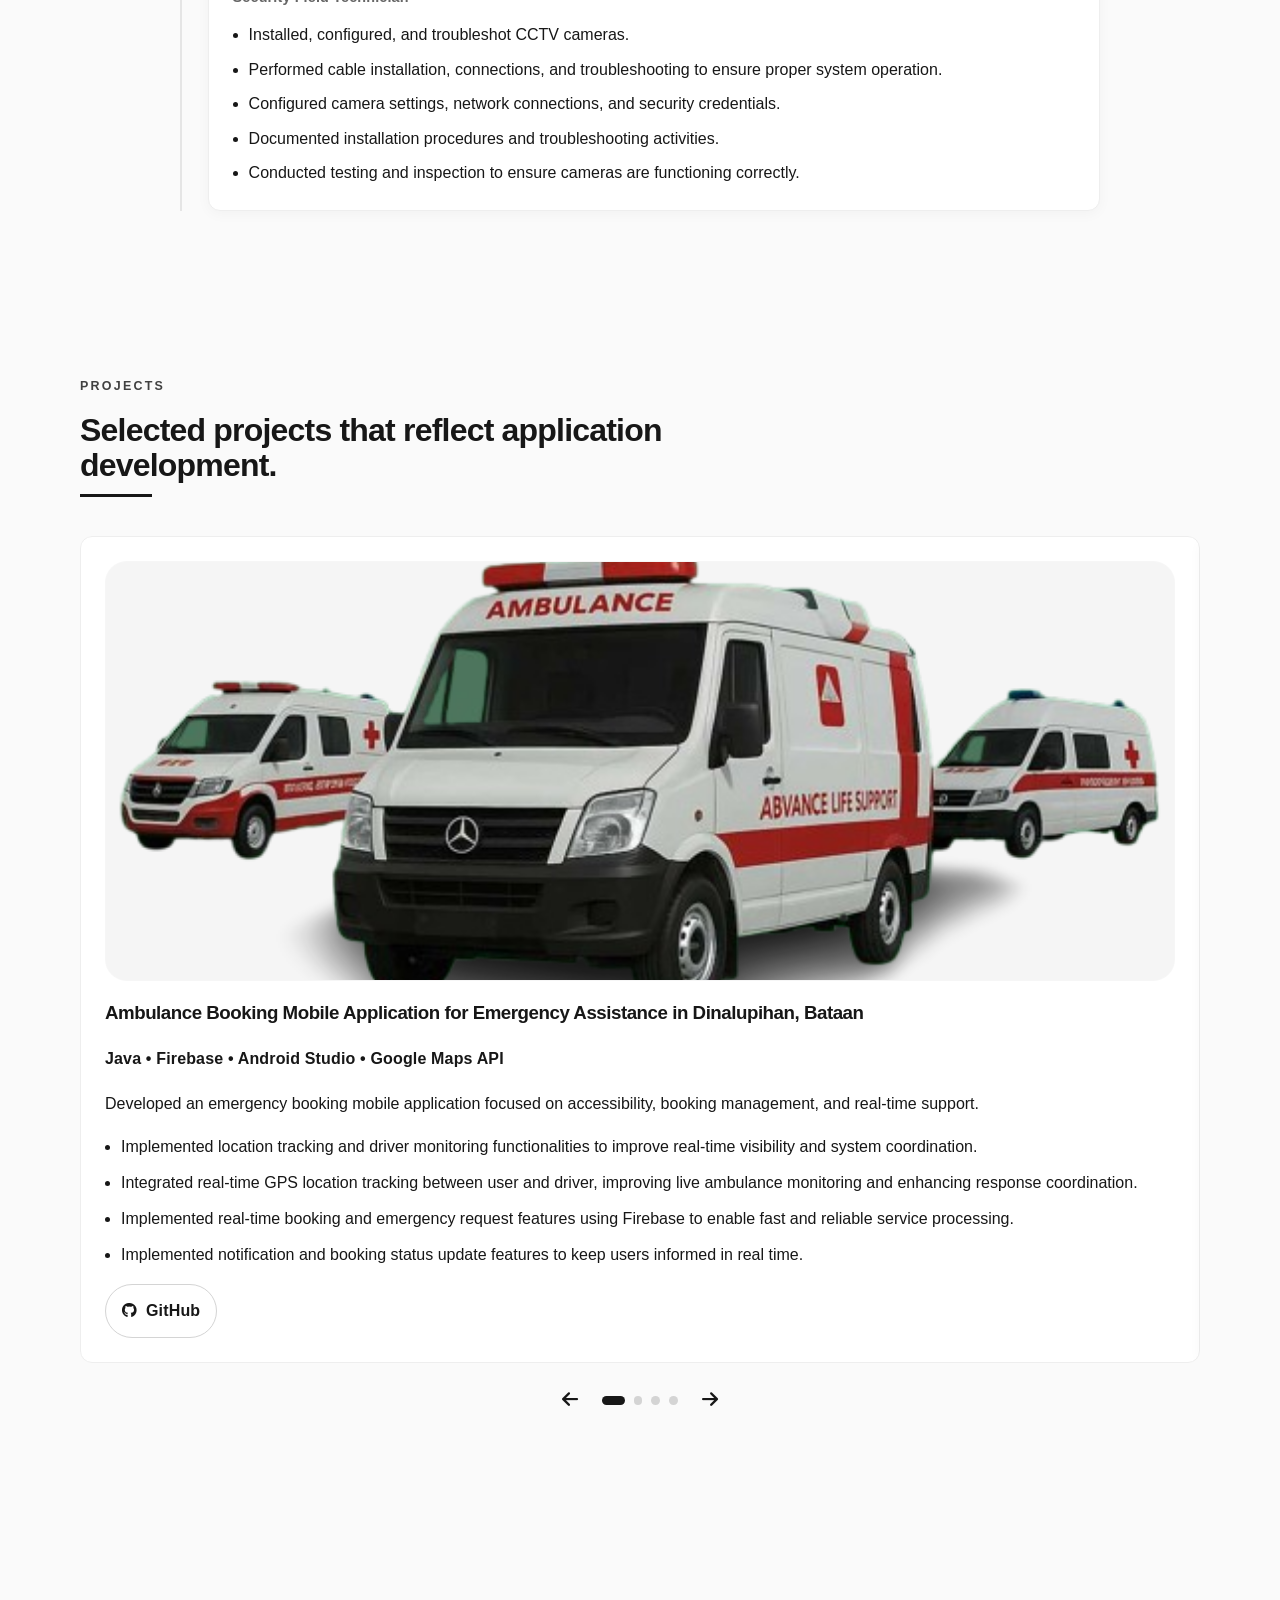
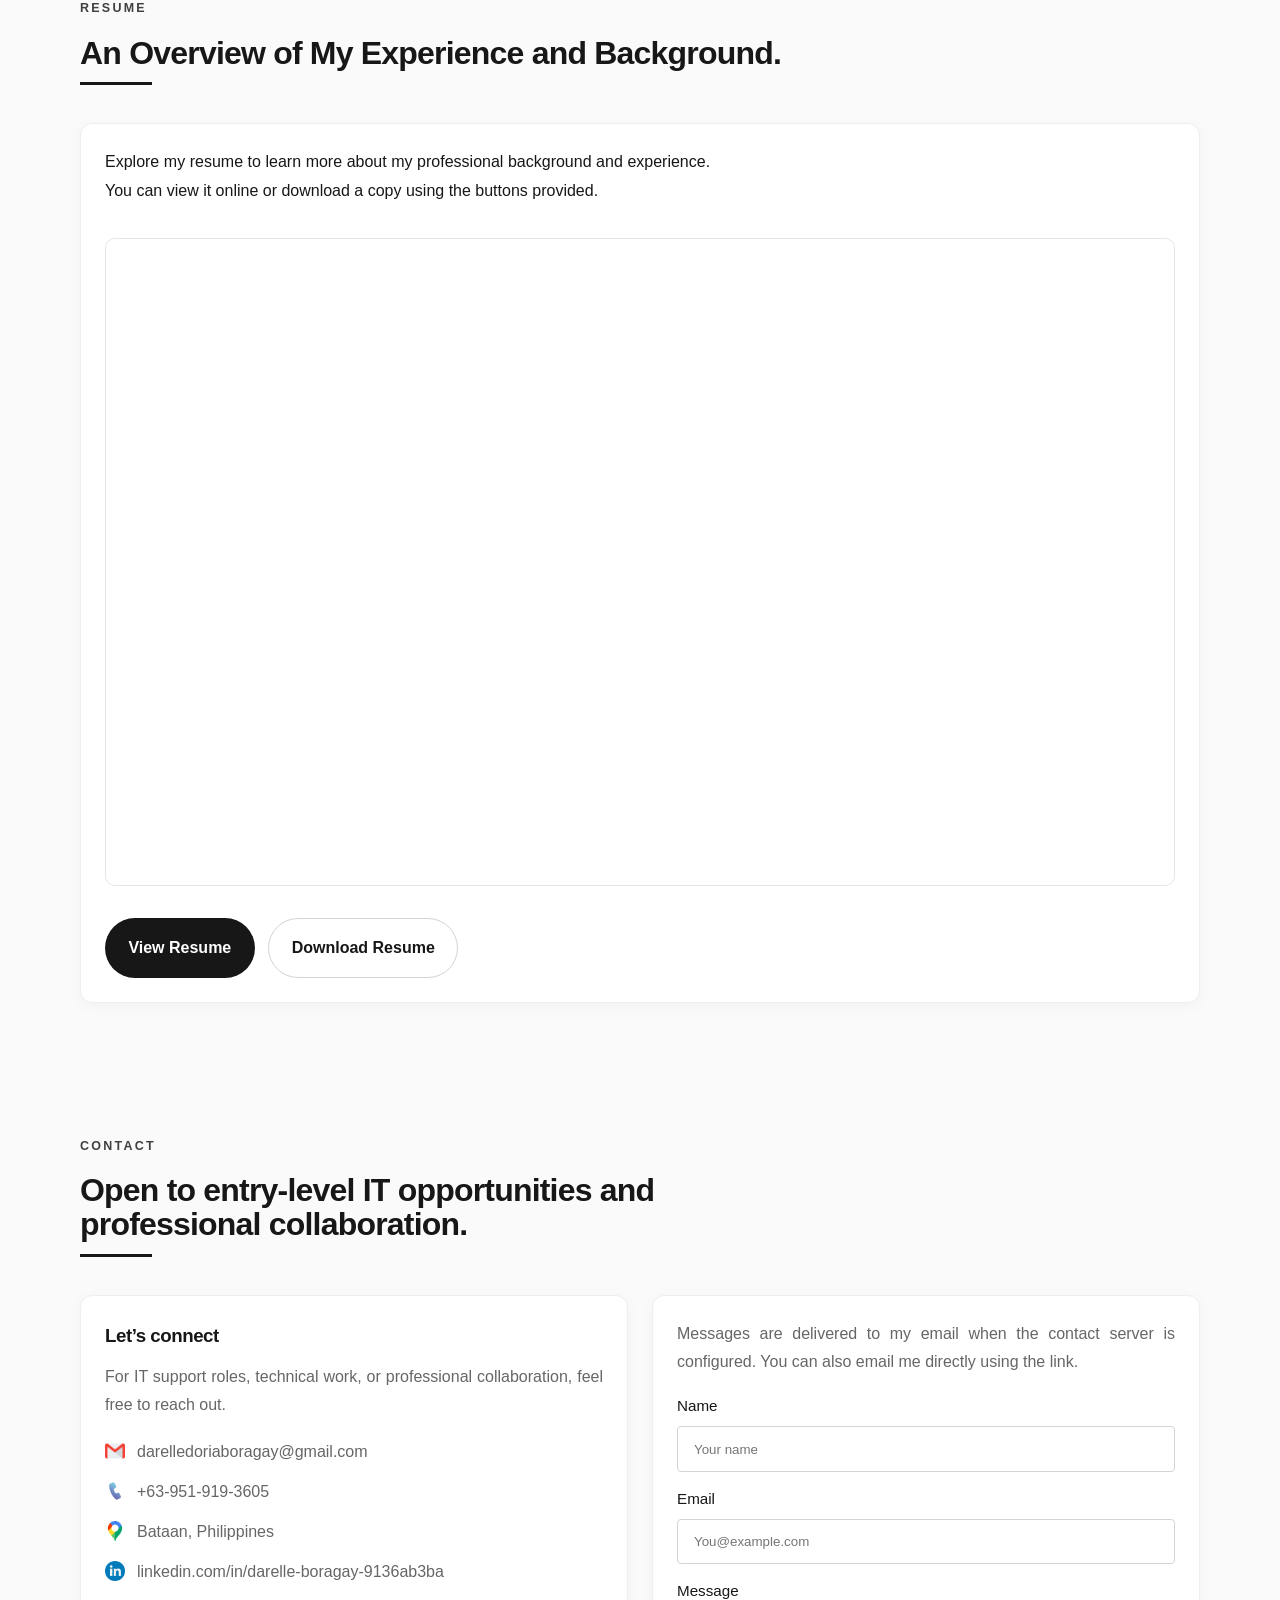
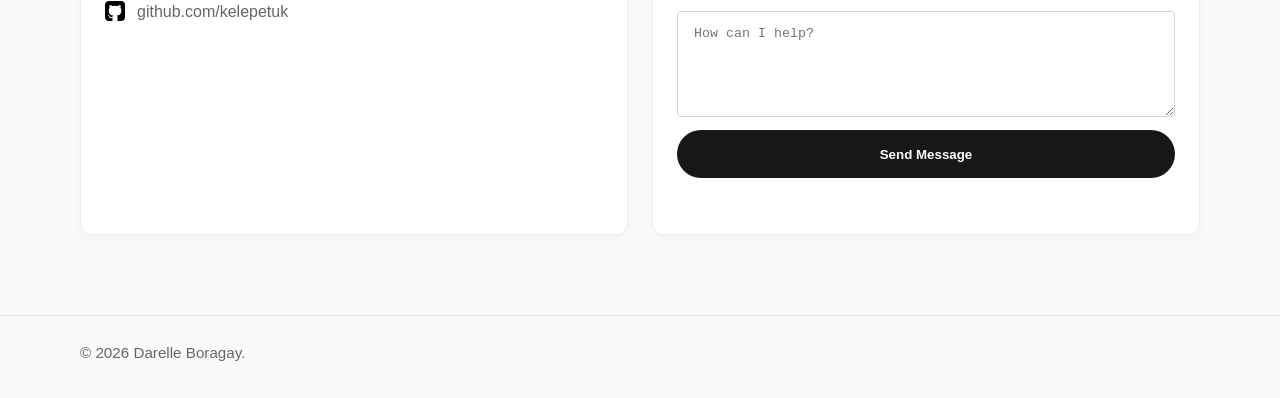
==== commit ba7a2e52: "Update index.html" ====
--- a/index.html
+++ b/index.html
@@ -83,20 +83,19 @@
 
           <div class="skill-columns">
             <article class="skill-card reveal">
-              <h3>IT Support &amp; Infrastructure</h3>
+              <h3>IT Support</h3>
               <ul class="skill-list"> 
-                <li>Hardware, software, and basic networking support</li>
+                <li>Hardware, software, and basic networking troubleshooting</li>
                 <li>CCTV installation, configuration, and troubleshooting</li>
-                <li>Network connections and technical troubleshooting</li>
               </ul>
             </article>
             <article class="skill-card reveal">
               <h3>Systems &amp; Applications</h3>
               <ul class="skill-list">
                 <li>Microsoft Office 365: Word, Excel, and PowerPoint</li>
-                <li>SQL, relational database design, and basic reporting</li>
-                <li>ERP fundamentals, including SAP/Oracle workflows</li>
-                <li>Inventory and stock management concepts</li>
+                <li>Windows 10/11 and Virtual Machines</li>
+                <li>Visual Studio Code</li>
+                <li>Android Studio</li>
               </ul>
             </article>
             <article class="skill-card reveal">
